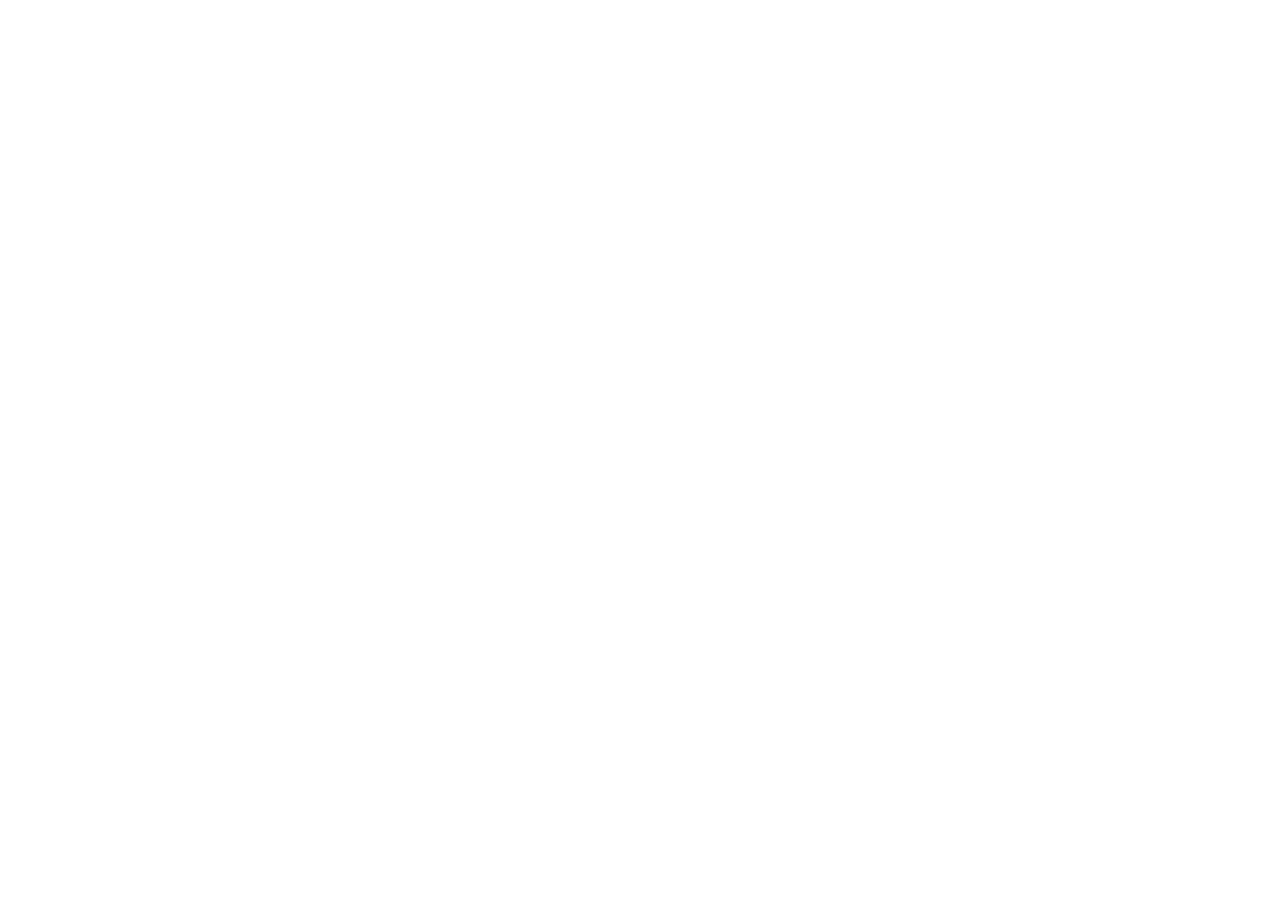
==== index.html @ 2a374780 "main" ====
<!DOCTYPE html>
<html lang="en">
  <head>
    <meta charset="UTF-8" />
    <meta name="viewport" content="width=device-width, initial-scale=1.0" />
    <title>Document</title>
    <link rel="stylesheet" href="./css/home.min.css" />
    <link rel="stylesheet" href="./css/style.min.css" />
  </head>
  <body>
    <div class="lds-spinner">
      <div></div>
      <div></div>
      <div></div>
      <div></div>
      <div></div>
      <div></div>
      <div></div>
      <div></div>
      <div></div>
      <div></div>
      <div></div>
      <div></div>
    </div>

    <header>
      <div class="container">
        <nav>
          <div class="nav-bl">
            <div class="nav-brand">
              <a href="./index.html">
                <img src="./img/logo.svg" alt="No img?" />
                <h1 class="logo-h1">Северяночка</h1>
              </a>
            </div>
            <div class="catalog-search">
              <div class="catalog" style="cursor: pointer">
                <img src="./img/menu.svg" alt="No img?" />
                <h3 class="catalog-menu">Каталог</h3>
              </div>
              <div class="search">
                <input
                  type="text"
                  placeholder="Найти товар "
                  class="search-pro"
                  style="outline: none"
                />
                <img src="./img/search.svg" alt="No img?" />
              </div>
            </div>
          </div>
          <div class="nav-end">
            <div class="categoriy">
              <a href="./pages/categoriy.html">
                <div class="img-act">
                  <img src="./img/like.svg" alt="No img" />
                  <a href="#">Избранное</a>
                </div>
              </a>
              <a href="./pages/tovar.html">
                <div class="img-act">
                  <img src="./img/rec.svg" alt="No img" />
                  <a href="#">Заказы</a>
                </div>
              </a>
              <a href="./pages/zakas.html">
                <div class="img-act">
                  <img src="./img/shopping-cart.svg" alt="No img" />
                  <a href="#">Корзина</a>
                </div>
              </a>
            </div>
            <div class="menej">
              <img src="./img/avatar.svg" alt="No img?" />
              <h1>Алексей</h1>
              <img src="./img/chevron-down.svg" alt="" class="arrow" />
            </div>
          </div>
        </nav>
      </div>
    </header>
    <div class="header-menu">
      <div class="header-link-about">
        <ul>
          <li>
            <a class="head-link" href="">Молоко, сыр, яйцо</a>
          </li>
          <li>
            <a class="head-link" href="">Хлеб</a>
          </li>
          <li>
            <a class="head-link" href="">Фрукты и овощи</a>
          </li>
          <li>
            <a class="head-link" href="">Замороженные продукты</a>
          </li>
        </ul>
        <ul>
          <li>
            <a class="head-link" href="">Напитки</a>
          </li>
          <li>
            <a class="head-link" href="">Кондитерские изделия</a>
          </li>
          <li>
            <a class="head-link" href="">Чай, кофе</a>
          </li>
        </ul>
        <ul>
          <li>
            <a class="head-link" href="">Бакалея</a>
          </li>
          <li>
            <a class="head-link" href="">Здоровое питание</a>
          </li>
          <li>
            <a class="head-link" href="">Зоотовары</a>
          </li>
        </ul>
        <ul>
          <li>
            <a class="head-link" href="">Непродовольственные товары</a>
          </li>
          <li>
            <a class="head-link" href="">Детское питание</a>
          </li>
          <li>
            <a class="head-link" href="">Мясо, птица, колбаса</a>
          </li>
        </ul>
      </div>
    </div>
    <a class="backtop" href="#"
      ><img src="../img/icon-hpme.svg" alt="No img?"
    /></a>
    <div class="header-bg">
      <div class="container">
        <div class="hed-img">
          <img src="./img/img.svg" alt="No img?" />
          <h1>Доставка бесплатно от 1000 ₽</h1>
        </div>
      </div>
    </div>
    <div class="container">
      <div class="action">
        <h1>Акции</h1>
        <a href="./pages/categoriy.html">Все акции ></a>
      </div>
    </div>
    <main>
      <div class="container">
        <div class="all-products cards"></div>
      </div>
    </main>
    <div class="container">
      <div class="action">
        <h1>Новинки</h1>
        <a href="./pages/categoriy.html">Все акции ></a>
      </div>
    </div>
    <!-- <section>
      <div class="container">
        <div class="discount-flex">
          <h2>Акции</h2>
          <div class="disc-link">
            <a href="./pages/categoriy.html">Все акции</a>
            <img src="./img/shape.svg" alt="No img?" />
          </div>
        </div>
        <div class="box-grid">
          <div class="box">
            <img src="./img/image.svg" alt="No img?" />
            <img src="./img/like.svg" alt="No img" class="like-hover" />
            <p class="percentage">-50%</p>
            <div class="price-discount">
              <div class="price-left">
                <h3>44,50₽</h3>
                <p>С картой</p>
              </div>
              <div class="price-right">
                <h3>50 ,50₽</h3>
                <p>Обычная</p>
              </div>
            </div>
            <h3>Г/Ц Блинчики с мясом вес, Россия</h3>
            <img src="./img/rating.svg" alt="No img?" class="rating" />
            <div class="link-pric">
              <a class="perc-link" href="#">В корзину</a>
            </div>
          </div>
          <div class="box">
            <img src="./img/water.svg" alt="No img?" />
            <img src="./img/like.svg" alt="No img" class="like-hover" />
            <p class="percentage">-50%</p>
            <div class="price-discount">
              <div class="price-left">
                <h3>44,50₽</h3>
                <p>С картой</p>
              </div>
              <div class="price-right">
                <h3>50 ,50₽</h3>
                <p>Обычная</p>
              </div>
            </div>
            <h3>Молоко ПРОСТОКВАШИНО паст. питьевое цельное отборное...</h3>
            <img src="./img/rating.svg" alt="No img?" class="rating" />
            <div class="link-pric">
              <a class="perc-link" href="#">В корзину</a>
            </div>
          </div>
          <div class="box">
            <img src="./img/book-one.svg" alt="No img?" />
            <img src="./img/like.svg" alt="No img" class="like-hover" />
            <p class="percentage">-50%</p>
            <div class="price-discount">
              <div class="price-left">
                <h3>44,50₽</h3>
                <p>С картой</p>
              </div>
              <div class="price-right">
                <h3>50 ,50₽</h3>
                <p>Обычная</p>
              </div>
            </div>
            <h3>Колбаса сырокопченая МЯСНАЯ ИСТОРИЯ Сальчичон и Тоскан...</h3>
            <img src="./img/rating.svg" alt="No img?" class="rating" />
            <div class="link-pric">
              <a class="perc-link" href="#">В корзину</a>
            </div>
          </div>
          <div class="box">
            <img src="./img/book-two.svg" alt="No img?" />
            <img src="./img/like.svg" alt="No img" class="like-hover" />
            <p class="percentage">-50%</p>
            <div class="price-discount">
              <div class="price-left">
                <h3>44,50₽</h3>
                <p>С картой</p>
              </div>
              <div class="price-right">
                <h3>50 ,50₽</h3>
                <p>Обычная</p>
              </div>
            </div>
            <h3>Сосиски вареные МЯСНАЯ ИСТОРИЯ Молочные и С сыро...</h3>
            <img src="./img/rating.svg" alt="No img?" class="rating" />
            <div class="link-pric">
              <a class="perc-link" href="#">В корзину</a>
            </div>
          </div>
        </div>
        <div class="discount-flex">
          <h2>Новинки</h2>
          <div class="disc-link">
            <a href="./pages/zakas.html">Все новинки</a>
            <img src="./img/shape.svg" alt="No img?" />
          </div>
        </div>
        <div class="box-grid">
          <div class="box">
            <img src="./img/kolbas.svg" alt="No img?" />
            <img src="./img/like.svg" alt="No img" class="like-hover" />

            <div class="price-discount">
              <div class="price-left">
                <h3>599,99₽</h3>
              </div>
            </div>
            <h3>Комбайн КЗС-1218 «ДЕСНА-ПОЛЕСЬЕ GS12»</h3>
            <img src="./img/rating.svg" alt="No img?" class="rating" />
            <div class="link-pric">
              <a class="perc-link" href="#">В корзину</a>
            </div>
          </div>
          <div class="box">
            <img src="./img/book-one.svg" alt="No img?" />
            <img src="./img/like.svg" alt="No img" class="like-hover" />
            <div class="price-discount">
              <div class="price-left">
                <h3>44,50₽</h3>
              </div>
            </div>
            <h3>Колбаса сырокопченая МЯСНАЯ ИСТОРИЯ Сальчичон и Тоскан...</h3>
            <img src="./img/rating.svg" alt="No img?" class="rating" />
            <div class="link-pric">
              <a class="perc-link" href="#">В корзину</a>
            </div>
          </div>
          <div class="box">
            <img src="./img/book-two.svg" alt="No img?" />
            <img src="./img/like.svg" alt="No img" class="like-hover" />
            <div class="price-discount">
              <div class="price-left">
                <h3>159.99₽</h3>
              </div>
            </div>
            <h3>Сосиски вареные МЯСНАЯ ИСТОРИЯ Молочные и С сыро...</h3>
            <img src="./img/rating.svg" alt="No img?" class="rating" />
            <div class="link-pric">
              <a class="perc-link" href="#">В корзину</a>
            </div>
          </div>
          <div class="box">
            <img src="./img/water.svg" alt="No img?" />
            <img src="./img/like.svg" alt="No img" class="like-hover" />

            <div class="price-discount">
              <div class="price-left">
                <h3>49,39₽</h3>
              </div>
            </div>
            <h3>Молоко ПРОСТОКВАШИНО паст. питьевое цельное отборное...</h3>
            <img src="./img/rating.svg" alt="No img?" class="rating" />
            <div class="link-pric">
              <a class="perc-link" href="#">В корзину</a>
            </div>
          </div>
        </div>
        <div class="discount-flex">
          <h2>Покупали раньше</h2>
          <div class="disc-link">
            <a href="./pages/tovar.html">Все покупки</a>
            <img src="./img/shape.svg" alt="No img?" />
          </div>
        </div>
        <div class="box-grid">
          <div class="box">
            <img src="./img/imgess.svg" alt="No img?" />
            <img src="./img/like.svg" alt="No img" class="like-hover" />

            <div class="price-discount">
              <div class="price-left">
                <h3>77,99₽</h3>
              </div>
            </div>
            <h3>Комбайн КЗС-1218 «ДЕСНА-ПОЛЕСЬЕ GS12»</h3>
            <img src="./img/rating.svg" alt="No img?" class="rating" />
            <div class="link-pric">
              <a class="perc-link" href="#">В корзину</a>
            </div>
          </div>
          <div class="box">
            <img src="./img/book-two.svg" alt="No img?" />
            <img src="./img/like.svg" alt="No img" class="like-hover" />
            <div class="price-discount">
              <div class="price-left">
                <h3>159.99₽</h3>
              </div>
            </div>
            <h3>Сосиски вареные МЯСНАЯ ИСТОРИЯ Молочные и С сыро...</h3>
            <img src="./img/rating.svg" alt="No img?" class="rating" />
            <div class="link-pric">
              <a class="perc-link" href="#">В корзину</a>
            </div>
          </div>
          <div class="box">
            <img src="./img/kolbas.svg" alt="No img?" />
            <img src="./img/like.svg" alt="No img" class="like-hover" />

            <div class="price-discount">
              <div class="price-left">
                <h3>599,99₽</h3>
              </div>
            </div>
            <h3>Комбайн КЗС-1218 «ДЕСНА-ПОЛЕСЬЕ GS12»</h3>
            <img src="./img/rating.svg" alt="No img?" class="rating" />
            <div class="link-pric">
              <a class="perc-link" href="#">В корзину</a>
            </div>
          </div>
          <div class="box">
            <img src="./img/water.svg" alt="No img?" />
            <img src="./img/like.svg" alt="No img" class="like-hover" />

            <div class="price-discount">
              <div class="price-left">
                <h3>49,39₽</h3>
              </div>
            </div>
            <h3>Молоко ПРОСТОКВАШИНО паст. питьевое цельное отборное...</h3>
            <img src="./img/rating.svg" alt="No img?" class="rating" />
            <div class="link-pric">
              <a class="perc-link" href="#">В корзину</a>
            </div>
          </div>
        </div>
      </div>
    </section> -->
    <aside>
      <div class="container">
        <h1>Специальные предложения</h1>
        <div class="aside-box-flex">
          <div class="box-one">
            <div class="box-in-flex">
              <div class="box-in-left">
                <h2>Оформите карту «Северяночка»</h2>
                <p>И получайте бонусы при покупке в магазинах и на сайте</p>
              </div>
              <img src="./img/kart.svg" alt="No img?" />
            </div>
          </div>
          <div class="box-two">
            <div class="box-in-flex">
              <div class="box-in-left">
                <h2>Покупайте акционные товары</h2>
                <p>И получайте вдвое больше бонусов</p>
              </div>
              <img src="./img/game.svg" alt="No img?" />
            </div>
          </div>
        </div>
        <h1>Наши магазины</h1>
        <div class="tabs">
          <a href="#">п.Щельяюр</a>
          <a href="#">д.Вертеп</a>
          <a href="#">с.Краснобор</a>
          <a href="#">д.Диюр</a>
        </div>
        <iframe
          src="https://www.google.com/maps/embed?pb=!1m18!1m12!1m3!1d99419.98976595575!2d65.70939650097361!3d38.85822555153276!2m3!1f0!2f0!3f0!3m2!1i1024!2i768!4f13.1!3m3!1m2!1s0x3f4ea63944a8e4c1%3A0x694369ac2037509d!2z0JrQsNGA0YjQuCwg0JrQsNGI0LrQsNC00LDRgNGM0Y8sINCj0LfQsdC10LrQuNGB0YLQsNC9!5e0!3m2!1sru!2s!4v1723040506775!5m2!1sru!2s"
          width="100%"
          height="400"
          style="border: 0"
          allowfullscreen=""
          loading="lazy"
          referrerpolicy="no-referrer-when-downgrade"
        ></iframe>
        <div class="discount-flex">
          <h2>Статьи</h2>
          <div class="disc-link">
            <a href="./pages/static.html">Все статьи</a>
            <img src="./img/shape.svg" alt="No img?" />
          </div>
        </div>
        <div class="nature-next-fruit">
          <div class="box-bg">
            <img src="./img/doctor.svg" alt="No img?" />
            <p>05.03.2021</p>
            <h2>
              Режим использования масок и перчаток на территории магазинов
            </h2>
            <h3>
              Подробная информация о режимах использования масок и перчаток на
              территории магазинов "ЛЕНТА". Информация обновляется каждый будний
              день.
            </h3>
            <button>Подробнее</button>
          </div>
          <div class="box-bg">
            <img src="./img/nature.svg" alt="No img?" />
            <p>05.03.2021</p>
            <h2>Весеннее настроение для каждой</h2>
            <h3>
              8 Марта – это не просто Международный женский день, это ещё день
              тюльпанов, приятных сюрпризов и праздничных тёплых пожеланий.
            </h3>
            <button>Подробнее</button>
          </div>
          <div class="box-bg">
            <img src="./img/fruit.svg" alt="No img?" />
            <p>22.02.2020</p>
            <h2>ЗОЖ или ФАСТФУД. А вы на чьей стороне? Голосуем!</h2>
            <h3>
              Голосуйте за любимые категории, выбирайте категорию-победителя в
              мобильном приложении и получайте кешбэк 10% баллами в апреле!
            </h3>
            <button>Подробнее</button>
          </div>
        </div>
      </div>
    </aside>
    <footer>
      <div class="container">
        <div class="footer-flex">
          <div class="logo-brand">
            <img src="./img/logo-brand.svg" alt="No img?" />

            <div class="footer-menu">
              <ul>
                <li>О компании</li>
                <li>Контакты</li>
                <li>Вакансии</li>
                <li>Статьи</li>
                <li>Политика обработки персональных данных</li>
              </ul>
            </div>
          </div>
          <div class="massge-flex">
            <div class="massage">
              <a href="https://www.instagram.com/y_kar1mov_0504/">
                <img src="./img/instagram.svg" alt="No img" />
              </a>
              <a href="https://t.me/IT_Frontend_00504">
                <img src="./img/vkontakte.svg" alt="No img" />
              </a>
              <a href="https://www.facebook.com/profile.php?id=100074777438025">
                <img src="./img/facebok.svg" alt="No img" />
              </a>
              <a href="#">
                <img src="./img/ok.svg" alt="No img" />
              </a>
            </div>
            <div class="number">
              <img src="./img/phone.svg" alt="" />
              <p>8 800 777 33 33</p>
            </div>
          </div>
        </div>
        <div class="footer-design">
          <p>Дизайн</p>
          <img src="./img/logo-zasovskiy-small-black.svg" alt="No img?" />
        </div>
      </div>
    </footer>
    <script src="./js/home.js"></script>
    <script src="./js/products.js"></script>
    <script src="./js/category.js"></script>
    <script src="./js/togille.js"></script>
    <script src="./js/loading.js"></script>
    <script src="./js/bactop.js"></script>
  </body>
</html>
---- css/home.min.css ----
body{display:none}header{position:sticky;top:0;z-index:1;background-color:#fff}.header-bg{background-image:url("../../img/section-bg.svg");background-repeat:no-repeat;background-size:cover;width:100%}.header-bg .hed-img{display:flex;align-items:center;justify-content:center;gap:40px}@media(max-width: 800px){.header-bg .hed-img{display:block}.header-bg .hed-img img{display:flex;margin:0 auto}}.header-bg .hed-img h1{font-family:"Rubik";font-size:48px;font-weight:700;line-height:72px;color:#000}@media(max-width: 1180px){.header-bg .hed-img h1{font-size:30px;line-height:40px}}@media(max-width: 1180px)and (max-width: 900px){.header-bg .hed-img h1{font-size:20px;line-height:30px}}@media(max-width: 1180px)and (max-width: 900px)and (max-width: 800px){.header-bg .hed-img h1{text-align:center;padding:15px}}section{background-color:#faf7eb}section .discount-flex{display:flex;align-items:center;justify-content:space-between;gap:0;padding:80px 0 40px 0}section .discount-flex h2{font-family:"Rubik";font-size:36px;font-weight:700;line-height:35px;color:#414141}@media(max-width: 500px){section .discount-flex h2{font-size:28px}}section .discount-flex .disc-link{display:flex;align-items:center;justify-content:space-between;gap:8px}section .discount-flex .disc-link a{font-family:"Rubik";font-size:16px;font-weight:400;line-height:24px;color:#606060;text-decoration:none}section .box-grid{display:flex;justify-content:center;gap:40px}@media(max-width: 1240px){section .box-grid{display:ruby}}section .box-grid .box{width:272px;height:350px;background-color:#fff;border-radius:4px;position:relative;cursor:pointer;transition:1s}@media(max-width: 1240px){section .box-grid .box{margin:20px 0}}section .box-grid .box .like-hover{background-color:rgba(243,242,241,.5);display:flex;padding:2px;position:absolute;top:8px;right:8px;display:none;border-radius:2px}section .box-grid .box .percentage{font-family:"Rubik";font-size:16px;font-weight:400;line-height:24px;color:#fff;background-color:#f63;width:56px;height:32px;padding:4px 8px;border-radius:4px;position:absolute;top:118px;left:8px}section .box-grid .box .price-discount{display:flex;align-items:center;justify-content:center;gap:126px}section .box-grid .box .price-discount .price-left h3{font-family:"Rubik";font-size:18px;font-weight:700;line-height:27px;color:#414141}section .box-grid .box .price-discount .price-left p{font-family:"Rubik";font-size:12px;font-weight:400;line-height:18px;color:#bfbfbf;padding-left:8px}section .box-grid .box .price-discount .price-right h3{font-family:"Rubik";font-size:16px;font-weight:400;line-height:24px;color:#606060}section .box-grid .box .price-discount .price-right p{font-family:"Rubik";font-size:12px;font-weight:400;line-height:18px;color:#bfbfbf}section .box-grid .box h3{font-family:"Rubik";font-size:16px;font-weight:400;line-height:24px;color:#414141;padding-left:8px;padding-top:8px}section .box-grid .box .rating{display:flex;padding:8px 0 0 8px}section .box-grid .box .link-pric{display:flex;align-items:center;justify-content:center;gap:0;width:256px;height:40px;border:#70c05b solid 1px;margin-left:8px;margin-top:8px;border-radius:4px}section .box-grid .box .link-pric .perc-link{font-family:"Rubik";font-size:16px;font-weight:400;line-height:27px;color:#70c05b;text-decoration:none}section .box-grid .box .link-pric:hover{background-color:#f63;border:none;transition:1s}section .box-grid .box .link-pric:hover .perc-link{color:#fff}section .box-grid .box:hover .like-hover{display:block;transition:1s}section .box-grid .box:hover{transform:scale(1.05)}section .new-price{font-family:"Rubik";font-size:18px;font-weight:700;line-height:27px;color:#414141}aside{background-color:#faf7eb}aside h1{font-family:"Rubik";font-size:36px;font-weight:700;line-height:54px;color:#414141;padding:120px 0 40px 0}aside .aside-box-flex{display:flex;justify-content:space-between}@media(max-width: 1190px){aside .aside-box-flex{display:flex;flex-direction:column}}aside .aside-box-flex .box-one{max-width:584px;height:200px;background-color:#fcd5ba;border-radius:4px;transition:1s}@media(max-width: 540px){aside .aside-box-flex .box-one{height:320px}}aside .aside-box-flex .box-one .box-in-flex{display:flex;align-items:center;justify-content:center;gap:0}@media(max-width: 540px){aside .aside-box-flex .box-one .box-in-flex{display:block}}aside .aside-box-flex .box-one .box-in-flex .box-in-left{padding-left:15px}aside .aside-box-flex .box-one .box-in-flex .box-in-left h2{font-family:"Rubik";font-size:24px;font-weight:700;line-height:36 px;color:#414141}aside .aside-box-flex .box-one .box-in-flex .box-in-left p{font-family:"Rubik";font-size:16px;font-weight:400;line-height:24px;color:#414141;padding-top:6px}@media(max-width: 390px){aside .aside-box-flex .box-one .box-in-flex img{width:100%}}aside .aside-box-flex .box-one:hover{box-shadow:10px 25px 40px 1px rgba(202,147,96,.5);cursor:pointer;transition:1s}aside .aside-box-flex .box-two{max-width:584px;height:200px;background-color:#e5ffde;border-radius:4px;transition:1s}@media(max-width: 1190px){aside .aside-box-flex .box-two{margin-top:20px}}@media(max-width: 1190px)and (max-width: 540px){aside .aside-box-flex .box-two{height:320px}}aside .aside-box-flex .box-two .box-in-flex{display:flex;align-items:center;justify-content:center;gap:0}@media(max-width: 540px){aside .aside-box-flex .box-two .box-in-flex{display:block}}aside .aside-box-flex .box-two .box-in-flex .box-in-left{padding-left:15px}aside .aside-box-flex .box-two .box-in-flex .box-in-left h2{max-width:258px;font-family:"Rubik";font-size:24px;font-weight:700;line-height:36 px;color:#414141}@media(max-width: 540px){aside .aside-box-flex .box-two .box-in-flex .box-in-left h2{text-align:center}}aside .aside-box-flex .box-two .box-in-flex .box-in-left p{max-width:258px;font-family:"Rubik";font-size:16px;font-weight:400;line-height:24px;color:#414141;padding-top:6px}@media(max-width: 540px){aside .aside-box-flex .box-two .box-in-flex .box-in-left p{text-align:center}}aside .aside-box-flex .box-two .box-in-flex img{padding:8px 41px 0 51px}@media(max-width: 610px){aside .aside-box-flex .box-two .box-in-flex img img{width:100%}}aside .aside-box-flex .box-two:hover{box-shadow:10px 25px 40px 1px rgba(202,147,96,.5);cursor:pointer;transition:1s}aside .tabs{display:flex;gap:24px;padding-bottom:24px}@media(max-width: 400px){aside .tabs{gap:10px}}@media(max-width: 400px)and (max-width: 390px){aside .tabs{display:block}}aside .tabs a{text-decoration:none;font-family:"Rubik";font-size:12px;font-weight:400;line-height:18px;color:#606060;background-color:#f3f2f1;display:flex;padding:8px;border-radius:4px;width:97px;margin-top:10px}aside .tabs a:hover{background-color:#70c05b;color:#fff;transition:1s}aside .discount-flex{display:flex;align-items:center;justify-content:space-between;gap:0;padding:80px 0 40px 0}aside .discount-flex h2{font-family:"Rubik";font-size:36px;font-weight:700;line-height:35px;color:#414141}@media(max-width: 500px){aside .discount-flex h2{font-size:28px}}aside .discount-flex .disc-link{display:flex;align-items:center;justify-content:space-between;gap:8px}aside .discount-flex .disc-link a{font-family:"Rubik";font-size:16px;font-weight:400;line-height:24px;color:#606060;text-decoration:none}aside .nature-next-fruit{display:flex;align-items:center;justify-content:space-between;gap:0}@media(max-width: 1180px){aside .nature-next-fruit{display:ruby}}aside .nature-next-fruit .box-bg{background-color:#fff;max-width:376px;height:450px;border-radius:4px;transition:2s;margin:10px 0 80px 0}@media(max-width: 500px){aside .nature-next-fruit .box-bg{max-width:300px;height:430px}}aside .nature-next-fruit .box-bg img{border-radius:4px 4px 0 0;width:100%}aside .nature-next-fruit .box-bg p{font-family:"Rubik";font-size:12px;font-weight:400;line-height:12px;color:#8f8f8f;padding:10px 10px}aside .nature-next-fruit .box-bg h2{font-family:"Rubik";font-size:18px;font-weight:700;line-height:27px;color:#414141;max-width:356px;margin-left:10px}aside .nature-next-fruit .box-bg h3{font-family:"Rubik";font-size:16px;font-weight:400;line-height:24px;color:#414141;max-width:356px;margin-left:10px;padding:10px 0}@media(max-width: 500px){aside .nature-next-fruit .box-bg h3{font-size:14px}}aside .nature-next-fruit .box-bg button{font-family:"Rubik";font-size:16px;font-weight:400;line-height:24px;color:#70c05b;background-color:#e5ffde;border:none;display:flex;padding:8px 16px;margin-left:10px;border-radius:4px}aside .nature-next-fruit .box-bg button:hover{background-color:#70c05b;color:#fff;cursor:pointer;transition:1s}aside .nature-next-fruit .box-bg:hover{box-shadow:5px 15px 20px 2px #414141;transform:rotate(6deg);transition:2s;cursor:pointer}@media(max-width: 500px){aside .nature-next-fruit .box-bg:hover{transform:rotate(2deg)}}.action{display:flex;justify-content:space-between;align-items:center;padding:80px 0 40px 0}a{text-decoration:none;color:#2d2d2d}a:hover{color:#f63}.backtop{position:relative;position:fixed;left:1400px;top:600px;padding:20px 20px;background-color:green;border-radius:12px}.header-menu{display:none}.hidden{display:block}.header-menu{background:#fff}.header-menu .header-link-about{display:flex;justify-content:space-evenly}li{list-style:none}.head-link{display:flex;text-decoration:none;font-family:"Rubik";font-size:16px;font-weight:700;line-height:24px;color:#000;padding:12px 0}main .container .cards{display:grid;grid-template-columns:repeat(4, 9fr)}main .container .cards .card{width:279px;height:349px;background-color:#fff;border-radius:4px;margin-top:20px}main .container .cards .card img{width:100%;border-radius:4px 4px 0 0}main .container .cards .card .card--footer__btn{font-family:"Rubik";font-size:16px;font-weight:400;line-height:24px;color:#70c05b;background-color:#fff;border:1px solid #70c05b;width:256px;height:40px;border-radius:4px;display:flexma;transition:1s;margin:10px 0 0 10px}main .container .cards .card h2{display:-webkit-box;padding:2px 10px;-webkit-box-orient:vertical;-webkit-line-clamp:1;overflow:hidden}main .container .cards .card .card--footer__btn:hover{background:#f63;color:#fff;cursor:pointer}.card--footer__desc{display:-webkit-box;padding:0 10px;-webkit-box-orient:vertical;-webkit-line-clamp:2;overflow:hidden}.card--footer__price{padding:4px 10px;font-size:18px;font-weight:500}
---- css/style.min.css ----
@import"https://fonts.googleapis.com/css2?family=Roboto:ital,wght@0,100;0,300;0,400;0,500;0,700;0,900;1,100;1,300;1,400;1,500;1,700;1,900&family=Rubik:ital,wght@0,300..900;1,300..900&display=swap";*{margin:0;padding:0}*,*::before,*::after{box-sizing:border-box;font-family:"Rubik",sans-serif}.container{max-width:1248px;margin-left:auto;margin-right:auto;padding-left:20px;padding-right:20px}header nav{display:flex;align-items:center;justify-content:center;gap:40px;padding:16px 0}@media(max-width: 1190px){header nav{gap:5px}}@media(max-width: 1190px)and (max-width: 760px){header nav{display:block}}header nav .nav-bl{display:flex;align-items:center;justify-content:center;gap:40px}header nav .nav-bl .nav-brand a{display:flex;align-items:center;justify-content:center;gap:10px;text-decoration:none}header nav .nav-bl .nav-brand a h1{font-family:"Rubik";font-size:16px;font-weight:700;line-height:28px;color:#000;text-transform:uppercase}@media(max-width: 480px){header nav .nav-bl .nav-brand a h1{display:none}}@media(max-width: 800px){header nav .nav-bl{gap:20px}}header nav .nav-bl .catalog-search{display:flex;align-items:center;justify-content:space-between;gap:15px}header nav .nav-bl .catalog-search .catalog{display:flex;align-items:center;justify-content:space-between;gap:15px;background-color:#70c05b;border-radius:4px;padding:8px}@media(max-width: 520px){header nav .nav-bl .catalog-search .catalog{display:none}}header nav .nav-bl .catalog-search .catalog h3{font-family:"Rubik";font-size:16px;font-weight:400;line-height:24px;color:#fff;right:30px}@media(max-width: 1190px){header nav .nav-bl .catalog-search .catalog h3{display:none}}header nav .nav-bl .catalog-search .search{display:flex;align-items:center;justify-content:space-between;gap:0;width:374px;height:40px;border-radius:4px;border:#70c05b solid 2px}@media(max-width: 1190px){header nav .nav-bl .catalog-search .search{width:230px}}header nav .nav-bl .catalog-search .search input{border:none;display:flex;border-radius:4px;padding:10px 170px 10px 8px}@media(max-width: 1190px){header nav .nav-bl .catalog-search .search input{padding:10px 30px 10px 8px}}header nav .nav-end{display:flex;align-items:center;justify-content:center;gap:40px}@media(max-width: 800px){header nav .nav-end{gap:20px}}@media(max-width: 800px)and (max-width: 800px){header nav .nav-end{padding-top:20px}}@media(max-width: 800px)and (max-width: 800px)and (max-width: 360px){header nav .nav-end{display:none}}header nav .nav-end .categoriy{display:flex;align-items:center;justify-content:space-between;gap:12px}header nav .nav-end .categoriy .img-act img{display:flex;margin:0 auto}header nav .nav-end .categoriy .img-act a{font-family:"Rubik";font-size:12px;font-weight:400;line-height:18px;color:#414141;text-decoration:none;padding-top:8px}header nav .nav-end .menej{display:flex;align-items:center;justify-content:space-between;gap:24px}header nav .nav-end .menej h1{font-family:"Rubik";font-size:16px;font-weight:400;line-height:24px;color:#232323}@media(max-width: 930px){header nav .nav-end .menej h1{display:none}}@media(max-width: 930px){header nav .nav-end .menej .arrow{display:none}}footer{background-image:url("../../img/bg.svg");background-color:#faf5e3}footer .footer-flex{display:flex;align-items:center;justify-content:space-between;gap:0}@media(max-width: 1110px){footer .footer-flex{display:block}}footer .footer-flex .logo-brand{display:flex;align-items:center;justify-content:center;gap:40px;padding:24px 0 58px 0}@media(max-width: 790px){footer .footer-flex .logo-brand{display:block}}footer .footer-flex .logo-brand .footer-menu ul{display:flex;align-items:center;justify-content:center;gap:40px}@media(max-width: 790px){footer .footer-flex .logo-brand .footer-menu ul{gap:20px}}@media(max-width: 580px){footer .footer-flex .logo-brand .footer-menu ul{display:ruby}}footer .footer-flex .logo-brand .footer-menu ul li{font-family:"Rubik";font-size:12px;font-weight:400;line-height:18px;color:#000;list-style-type:none}footer .footer-flex .massge-flex{display:flex;align-items:center;justify-content:center;gap:24px}footer .footer-flex .massge-flex .massage{display:flex;gap:16px}footer .footer-flex .massge-flex .number{display:flex;align-items:center;justify-content:space-between;gap:8px}footer .footer-design{display:flex;align-items:center;justify-content:end;gap:16px;padding-bottom:20px}footer .footer-design p{font-family:"Rubik";font-size:12px;font-weight:400;line-height:16px;color:#000}.lds-spinner,.lds-spinner div,.lds-spinner div:after{box-sizing:border-box}.lds-spinner{color:currentColor;display:inline-block;position:fixed;top:50%;left:50%;transform:translate(-50%, -50%);width:100px;height:100px;opacity:1;z-index:100;transition:opacity 1s}.lds-spinner div{transform-origin:40px 40px;animation:lds-spinner 1.2s linear infinite}.lds-spinner div:after{content:" ";display:block;position:absolute;top:3.2px;left:36.8px;width:6.4px;height:17.6px;border-radius:20%;background:currentColor}.lds-spinner div:nth-child(1){transform:rotate(0deg);animation-delay:-1.1s}.lds-spinner div:nth-child(2){transform:rotate(30deg);animation-delay:-1s}.lds-spinner div:nth-child(3){transform:rotate(60deg);animation-delay:-0.9s}.lds-spinner div:nth-child(4){transform:rotate(90deg);animation-delay:-0.8s}.lds-spinner div:nth-child(5){transform:rotate(120deg);animation-delay:-0.7s}.lds-spinner div:nth-child(6){transform:rotate(150deg);animation-delay:-0.6s}.lds-spinner div:nth-child(7){transform:rotate(180deg);animation-delay:-0.5s}.lds-spinner div:nth-child(8){transform:rotate(210deg);animation-delay:-0.4s}.lds-spinner div:nth-child(9){transform:rotate(240deg);animation-delay:-0.3s}.lds-spinner div:nth-child(10){transform:rotate(270deg);animation-delay:-0.2s}.lds-spinner div:nth-child(11){transform:rotate(300deg);animation-delay:-0.1s}.lds-spinner div:nth-child(12){transform:rotate(330deg);animation-delay:0s}@keyframes lds-spinner{0%{opacity:1}100%{opacity:0}}.loading-none{opacity:0;display:none;transition:opacity 1s}
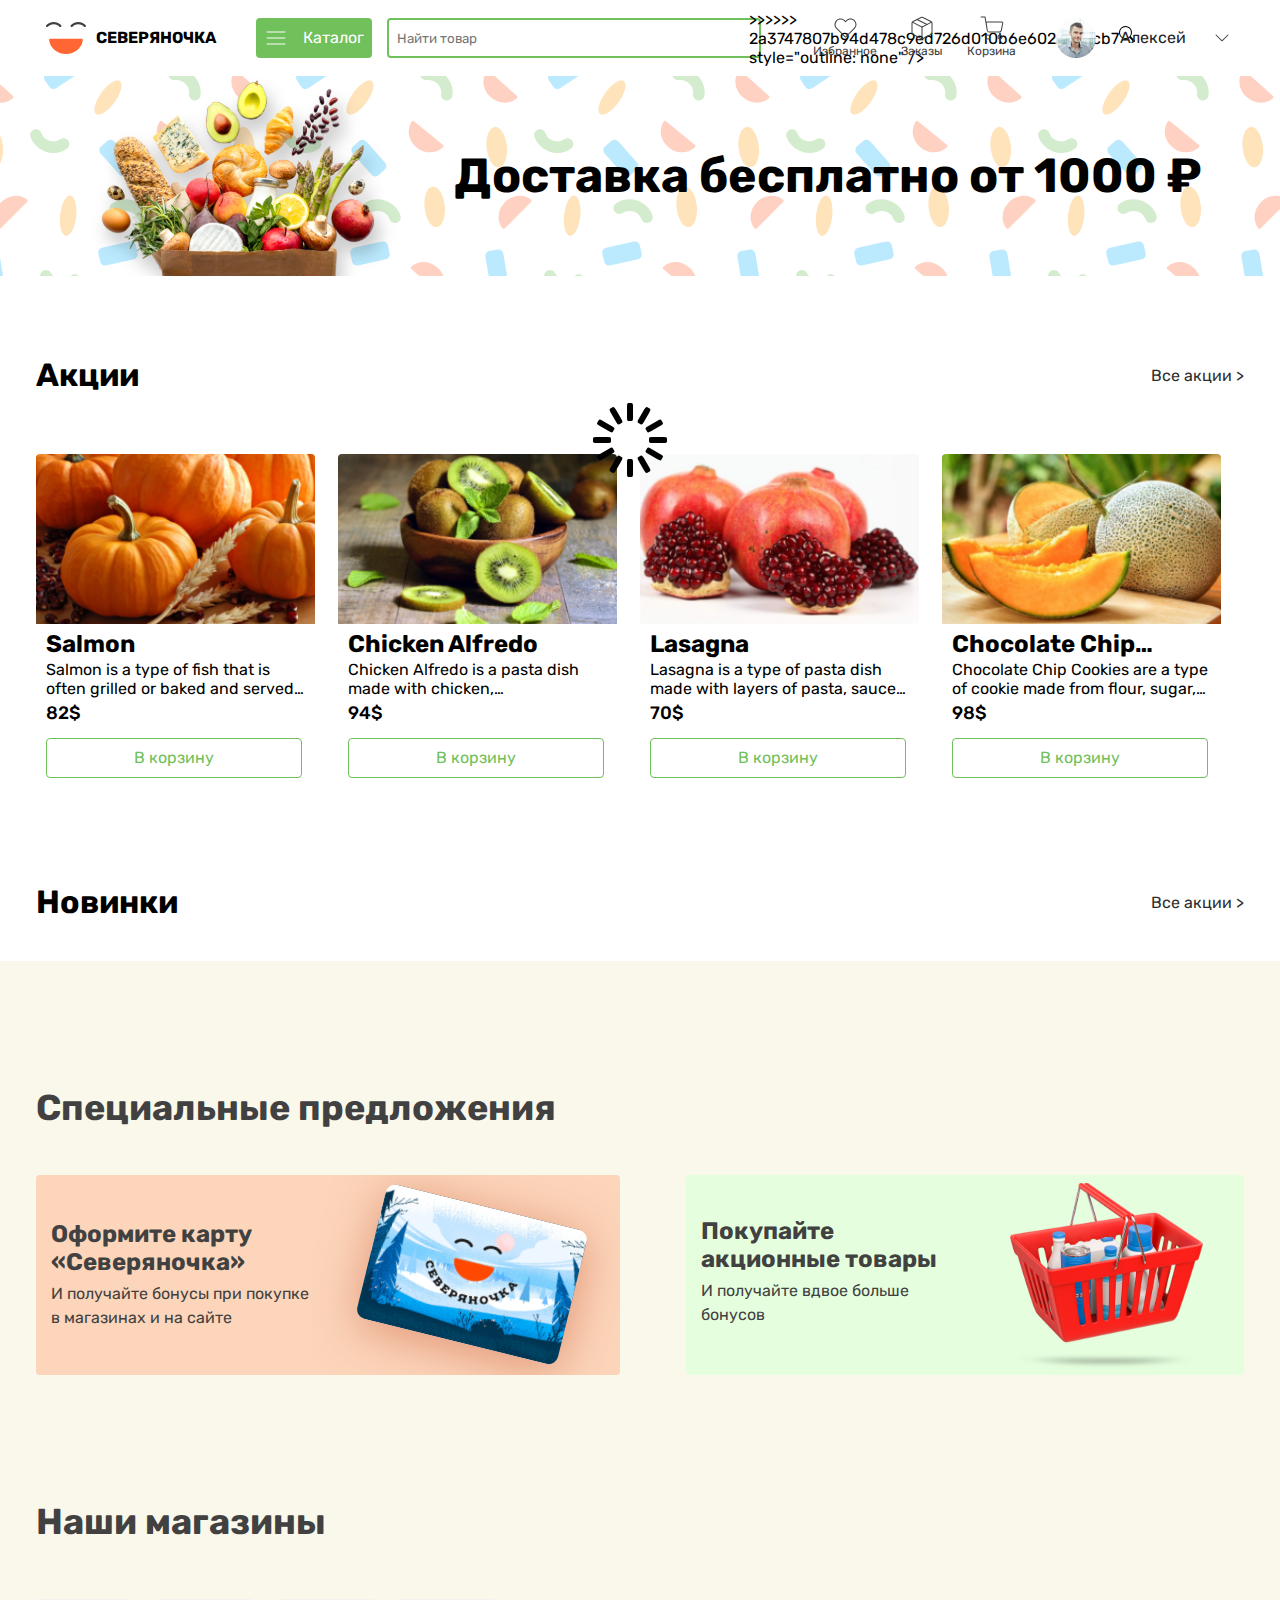
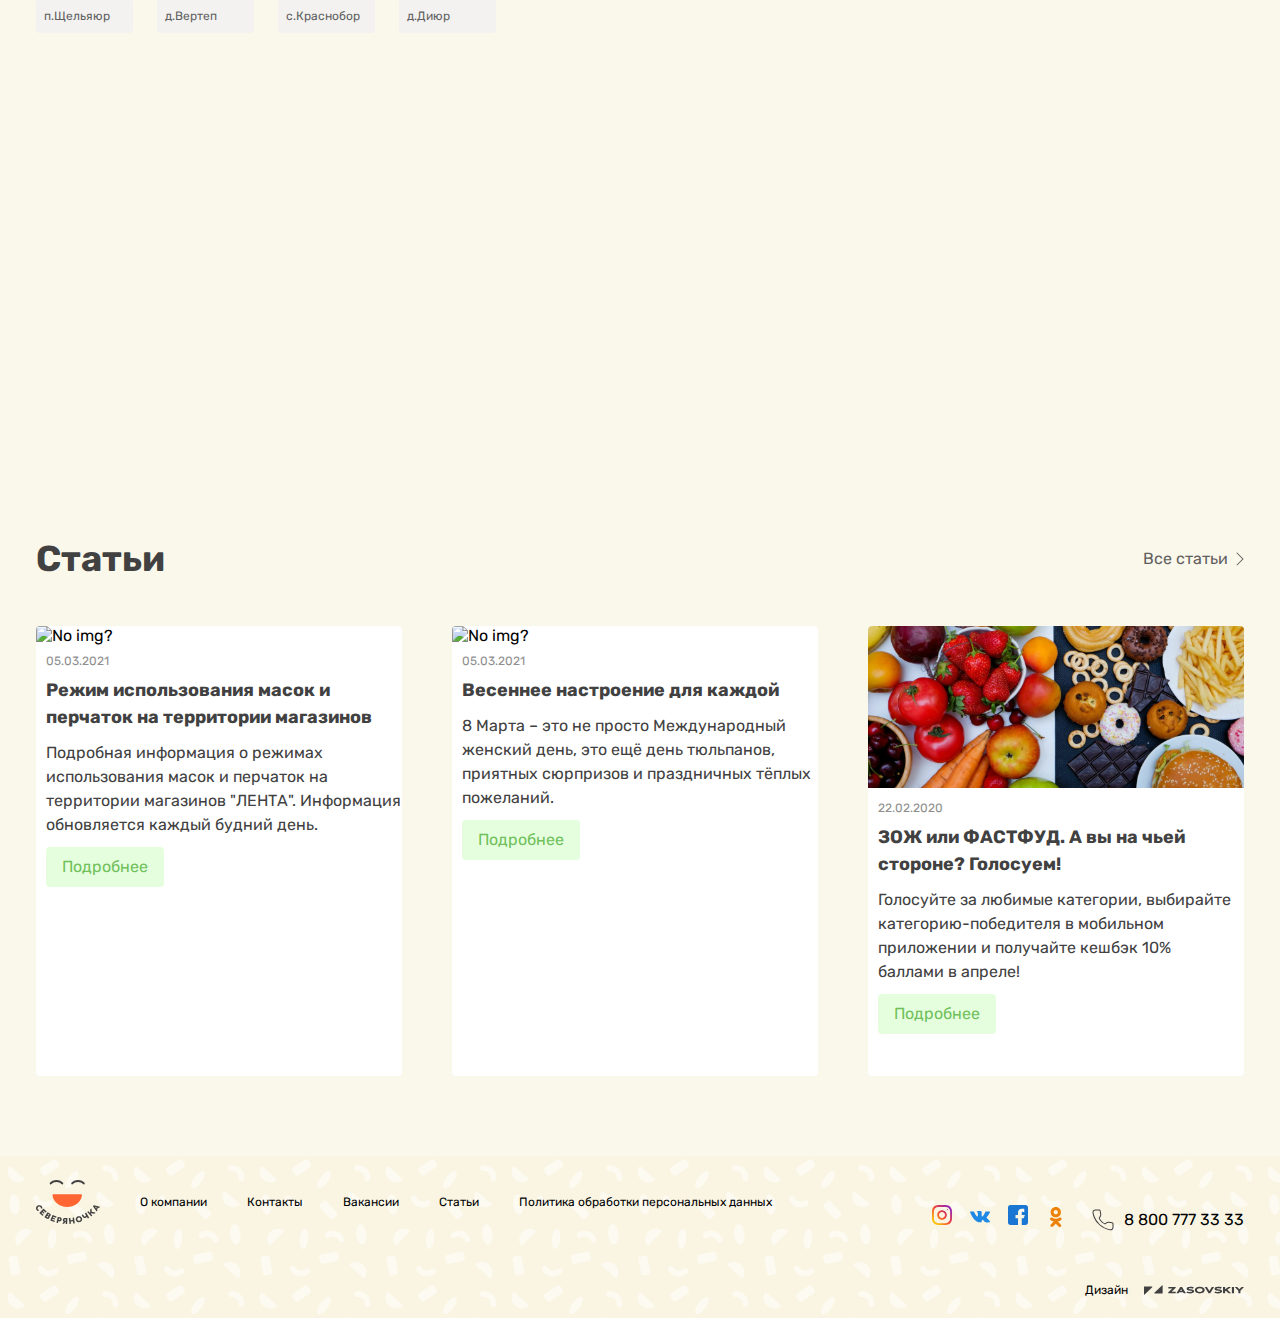
==== commit c95e305c: "Resolve merge conflicts" ====
--- a/index.html
+++ b/index.html
@@ -42,7 +42,10 @@
                 <input
                   type="text"
                   placeholder="Найти товар "
+<<<<<<< HEAD
+=======
                   class="search-pro"
+>>>>>>> 2a3747807b94d478c9ed726d010b6e60222e9cb7
                   style="outline: none"
                 />
                 <img src="./img/search.svg" alt="No img?" />
--- a/css/home.min.css
+++ b/css/home.min.css
@@ -1 +1,5 @@
-body{display:none}header{position:sticky;top:0;z-index:1;background-color:#fff}.header-bg{background-image:url("../../img/section-bg.svg");background-repeat:no-repeat;background-size:cover;width:100%}.header-bg .hed-img{display:flex;align-items:center;justify-content:center;gap:40px}@media(max-width: 800px){.header-bg .hed-img{display:block}.header-bg .hed-img img{display:flex;margin:0 auto}}.header-bg .hed-img h1{font-family:"Rubik";font-size:48px;font-weight:700;line-height:72px;color:#000}@media(max-width: 1180px){.header-bg .hed-img h1{font-size:30px;line-height:40px}}@media(max-width: 1180px)and (max-width: 900px){.header-bg .hed-img h1{font-size:20px;line-height:30px}}@media(max-width: 1180px)and (max-width: 900px)and (max-width: 800px){.header-bg .hed-img h1{text-align:center;padding:15px}}section{background-color:#faf7eb}section .discount-flex{display:flex;align-items:center;justify-content:space-between;gap:0;padding:80px 0 40px 0}section .discount-flex h2{font-family:"Rubik";font-size:36px;font-weight:700;line-height:35px;color:#414141}@media(max-width: 500px){section .discount-flex h2{font-size:28px}}section .discount-flex .disc-link{display:flex;align-items:center;justify-content:space-between;gap:8px}section .discount-flex .disc-link a{font-family:"Rubik";font-size:16px;font-weight:400;line-height:24px;color:#606060;text-decoration:none}section .box-grid{display:flex;justify-content:center;gap:40px}@media(max-width: 1240px){section .box-grid{display:ruby}}section .box-grid .box{width:272px;height:350px;background-color:#fff;border-radius:4px;position:relative;cursor:pointer;transition:1s}@media(max-width: 1240px){section .box-grid .box{margin:20px 0}}section .box-grid .box .like-hover{background-color:rgba(243,242,241,.5);display:flex;padding:2px;position:absolute;top:8px;right:8px;display:none;border-radius:2px}section .box-grid .box .percentage{font-family:"Rubik";font-size:16px;font-weight:400;line-height:24px;color:#fff;background-color:#f63;width:56px;height:32px;padding:4px 8px;border-radius:4px;position:absolute;top:118px;left:8px}section .box-grid .box .price-discount{display:flex;align-items:center;justify-content:center;gap:126px}section .box-grid .box .price-discount .price-left h3{font-family:"Rubik";font-size:18px;font-weight:700;line-height:27px;color:#414141}section .box-grid .box .price-discount .price-left p{font-family:"Rubik";font-size:12px;font-weight:400;line-height:18px;color:#bfbfbf;padding-left:8px}section .box-grid .box .price-discount .price-right h3{font-family:"Rubik";font-size:16px;font-weight:400;line-height:24px;color:#606060}section .box-grid .box .price-discount .price-right p{font-family:"Rubik";font-size:12px;font-weight:400;line-height:18px;color:#bfbfbf}section .box-grid .box h3{font-family:"Rubik";font-size:16px;font-weight:400;line-height:24px;color:#414141;padding-left:8px;padding-top:8px}section .box-grid .box .rating{display:flex;padding:8px 0 0 8px}section .box-grid .box .link-pric{display:flex;align-items:center;justify-content:center;gap:0;width:256px;height:40px;border:#70c05b solid 1px;margin-left:8px;margin-top:8px;border-radius:4px}section .box-grid .box .link-pric .perc-link{font-family:"Rubik";font-size:16px;font-weight:400;line-height:27px;color:#70c05b;text-decoration:none}section .box-grid .box .link-pric:hover{background-color:#f63;border:none;transition:1s}section .box-grid .box .link-pric:hover .perc-link{color:#fff}section .box-grid .box:hover .like-hover{display:block;transition:1s}section .box-grid .box:hover{transform:scale(1.05)}section .new-price{font-family:"Rubik";font-size:18px;font-weight:700;line-height:27px;color:#414141}aside{background-color:#faf7eb}aside h1{font-family:"Rubik";font-size:36px;font-weight:700;line-height:54px;color:#414141;padding:120px 0 40px 0}aside .aside-box-flex{display:flex;justify-content:space-between}@media(max-width: 1190px){aside .aside-box-flex{display:flex;flex-direction:column}}aside .aside-box-flex .box-one{max-width:584px;height:200px;background-color:#fcd5ba;border-radius:4px;transition:1s}@media(max-width: 540px){aside .aside-box-flex .box-one{height:320px}}aside .aside-box-flex .box-one .box-in-flex{display:flex;align-items:center;justify-content:center;gap:0}@media(max-width: 540px){aside .aside-box-flex .box-one .box-in-flex{display:block}}aside .aside-box-flex .box-one .box-in-flex .box-in-left{padding-left:15px}aside .aside-box-flex .box-one .box-in-flex .box-in-left h2{font-family:"Rubik";font-size:24px;font-weight:700;line-height:36 px;color:#414141}aside .aside-box-flex .box-one .box-in-flex .box-in-left p{font-family:"Rubik";font-size:16px;font-weight:400;line-height:24px;color:#414141;padding-top:6px}@media(max-width: 390px){aside .aside-box-flex .box-one .box-in-flex img{width:100%}}aside .aside-box-flex .box-one:hover{box-shadow:10px 25px 40px 1px rgba(202,147,96,.5);cursor:pointer;transition:1s}aside .aside-box-flex .box-two{max-width:584px;height:200px;background-color:#e5ffde;border-radius:4px;transition:1s}@media(max-width: 1190px){aside .aside-box-flex .box-two{margin-top:20px}}@media(max-width: 1190px)and (max-width: 540px){aside .aside-box-flex .box-two{height:320px}}aside .aside-box-flex .box-two .box-in-flex{display:flex;align-items:center;justify-content:center;gap:0}@media(max-width: 540px){aside .aside-box-flex .box-two .box-in-flex{display:block}}aside .aside-box-flex .box-two .box-in-flex .box-in-left{padding-left:15px}aside .aside-box-flex .box-two .box-in-flex .box-in-left h2{max-width:258px;font-family:"Rubik";font-size:24px;font-weight:700;line-height:36 px;color:#414141}@media(max-width: 540px){aside .aside-box-flex .box-two .box-in-flex .box-in-left h2{text-align:center}}aside .aside-box-flex .box-two .box-in-flex .box-in-left p{max-width:258px;font-family:"Rubik";font-size:16px;font-weight:400;line-height:24px;color:#414141;padding-top:6px}@media(max-width: 540px){aside .aside-box-flex .box-two .box-in-flex .box-in-left p{text-align:center}}aside .aside-box-flex .box-two .box-in-flex img{padding:8px 41px 0 51px}@media(max-width: 610px){aside .aside-box-flex .box-two .box-in-flex img img{width:100%}}aside .aside-box-flex .box-two:hover{box-shadow:10px 25px 40px 1px rgba(202,147,96,.5);cursor:pointer;transition:1s}aside .tabs{display:flex;gap:24px;padding-bottom:24px}@media(max-width: 400px){aside .tabs{gap:10px}}@media(max-width: 400px)and (max-width: 390px){aside .tabs{display:block}}aside .tabs a{text-decoration:none;font-family:"Rubik";font-size:12px;font-weight:400;line-height:18px;color:#606060;background-color:#f3f2f1;display:flex;padding:8px;border-radius:4px;width:97px;margin-top:10px}aside .tabs a:hover{background-color:#70c05b;color:#fff;transition:1s}aside .discount-flex{display:flex;align-items:center;justify-content:space-between;gap:0;padding:80px 0 40px 0}aside .discount-flex h2{font-family:"Rubik";font-size:36px;font-weight:700;line-height:35px;color:#414141}@media(max-width: 500px){aside .discount-flex h2{font-size:28px}}aside .discount-flex .disc-link{display:flex;align-items:center;justify-content:space-between;gap:8px}aside .discount-flex .disc-link a{font-family:"Rubik";font-size:16px;font-weight:400;line-height:24px;color:#606060;text-decoration:none}aside .nature-next-fruit{display:flex;align-items:center;justify-content:space-between;gap:0}@media(max-width: 1180px){aside .nature-next-fruit{display:ruby}}aside .nature-next-fruit .box-bg{background-color:#fff;max-width:376px;height:450px;border-radius:4px;transition:2s;margin:10px 0 80px 0}@media(max-width: 500px){aside .nature-next-fruit .box-bg{max-width:300px;height:430px}}aside .nature-next-fruit .box-bg img{border-radius:4px 4px 0 0;width:100%}aside .nature-next-fruit .box-bg p{font-family:"Rubik";font-size:12px;font-weight:400;line-height:12px;color:#8f8f8f;padding:10px 10px}aside .nature-next-fruit .box-bg h2{font-family:"Rubik";font-size:18px;font-weight:700;line-height:27px;color:#414141;max-width:356px;margin-left:10px}aside .nature-next-fruit .box-bg h3{font-family:"Rubik";font-size:16px;font-weight:400;line-height:24px;color:#414141;max-width:356px;margin-left:10px;padding:10px 0}@media(max-width: 500px){aside .nature-next-fruit .box-bg h3{font-size:14px}}aside .nature-next-fruit .box-bg button{font-family:"Rubik";font-size:16px;font-weight:400;line-height:24px;color:#70c05b;background-color:#e5ffde;border:none;display:flex;padding:8px 16px;margin-left:10px;border-radius:4px}aside .nature-next-fruit .box-bg button:hover{background-color:#70c05b;color:#fff;cursor:pointer;transition:1s}aside .nature-next-fruit .box-bg:hover{box-shadow:5px 15px 20px 2px #414141;transform:rotate(6deg);transition:2s;cursor:pointer}@media(max-width: 500px){aside .nature-next-fruit .box-bg:hover{transform:rotate(2deg)}}.action{display:flex;justify-content:space-between;align-items:center;padding:80px 0 40px 0}a{text-decoration:none;color:#2d2d2d}a:hover{color:#f63}.backtop{position:relative;position:fixed;left:1400px;top:600px;padding:20px 20px;background-color:green;border-radius:12px}.header-menu{display:none}.hidden{display:block}.header-menu{background:#fff}.header-menu .header-link-about{display:flex;justify-content:space-evenly}li{list-style:none}.head-link{display:flex;text-decoration:none;font-family:"Rubik";font-size:16px;font-weight:700;line-height:24px;color:#000;padding:12px 0}main .container .cards{display:grid;grid-template-columns:repeat(4, 9fr)}main .container .cards .card{width:279px;height:349px;background-color:#fff;border-radius:4px;margin-top:20px}main .container .cards .card img{width:100%;border-radius:4px 4px 0 0}main .container .cards .card .card--footer__btn{font-family:"Rubik";font-size:16px;font-weight:400;line-height:24px;color:#70c05b;background-color:#fff;border:1px solid #70c05b;width:256px;height:40px;border-radius:4px;display:flexma;transition:1s;margin:10px 0 0 10px}main .container .cards .card h2{display:-webkit-box;padding:2px 10px;-webkit-box-orient:vertical;-webkit-line-clamp:1;overflow:hidden}main .container .cards .card .card--footer__btn:hover{background:#f63;color:#fff;cursor:pointer}.card--footer__desc{display:-webkit-box;padding:0 10px;-webkit-box-orient:vertical;-webkit-line-clamp:2;overflow:hidden}.card--footer__price{padding:4px 10px;font-size:18px;font-weight:500}+<<<<<<< HEAD
+body{display:none}header{position:sticky;top:0;background-color:#fff;z-index:1}.header-bg{background-image:url("../../img/section-bg.svg");background-repeat:no-repeat;background-size:cover;width:100%}.header-bg .hed-img{display:flex;align-items:center;justify-content:center;gap:40px}@media(max-width: 800px){.header-bg .hed-img{display:block}.header-bg .hed-img img{display:flex;margin:0 auto}}.header-bg .hed-img h1{font-family:"Rubik";font-size:48px;font-weight:700;line-height:72px;color:#000}@media(max-width: 1180px){.header-bg .hed-img h1{font-size:30px;line-height:40px}}@media(max-width: 1180px)and (max-width: 900px){.header-bg .hed-img h1{font-size:20px;line-height:30px}}@media(max-width: 1180px)and (max-width: 900px)and (max-width: 800px){.header-bg .hed-img h1{text-align:center;padding:15px}}section{background-color:#faf7eb}section .discount-flex{display:flex;align-items:center;justify-content:space-between;gap:0;padding:80px 0 40px 0}section .discount-flex h2{font-family:"Rubik";font-size:36px;font-weight:700;line-height:35px;color:#414141}@media(max-width: 500px){section .discount-flex h2{font-size:28px}}section .discount-flex .disc-link{display:flex;align-items:center;justify-content:space-between;gap:8px}section .discount-flex .disc-link a{font-family:"Rubik";font-size:16px;font-weight:400;line-height:24px;color:#606060;text-decoration:none}section .box-grid{display:flex;justify-content:center;gap:40px}@media(max-width: 1240px){section .box-grid{display:ruby}}section .box-grid .box{width:272px;height:350px;background-color:#fff;border-radius:4px;position:relative;cursor:pointer;transition:1s}@media(max-width: 1240px){section .box-grid .box{margin:20px 0}}section .box-grid .box .like-hover{background-color:rgba(243,242,241,.5);display:flex;padding:2px;position:absolute;top:8px;right:8px;display:none;border-radius:2px}section .box-grid .box .percentage{font-family:"Rubik";font-size:16px;font-weight:400;line-height:24px;color:#fff;background-color:#f63;width:56px;height:32px;padding:4px 8px;border-radius:4px;position:absolute;top:118px;left:8px}section .box-grid .box .price-discount{display:flex;align-items:center;justify-content:center;gap:126px}section .box-grid .box .price-discount .price-left h3{font-family:"Rubik";font-size:18px;font-weight:700;line-height:27px;color:#414141}section .box-grid .box .price-discount .price-left p{font-family:"Rubik";font-size:12px;font-weight:400;line-height:18px;color:#bfbfbf;padding-left:8px}section .box-grid .box .price-discount .price-right h3{font-family:"Rubik";font-size:16px;font-weight:400;line-height:24px;color:#606060}section .box-grid .box .price-discount .price-right p{font-family:"Rubik";font-size:12px;font-weight:400;line-height:18px;color:#bfbfbf}section .box-grid .box h3{font-family:"Rubik";font-size:16px;font-weight:400;line-height:24px;color:#414141;padding-left:8px;padding-top:8px}section .box-grid .box .rating{display:flex;padding:8px 0 0 8px}section .box-grid .box .link-pric{display:flex;align-items:center;justify-content:center;gap:0;width:256px;height:40px;border:#70c05b solid 1px;margin-left:8px;margin-top:8px;border-radius:4px}section .box-grid .box .link-pric .perc-link{font-family:"Rubik";font-size:16px;font-weight:400;line-height:27px;color:#70c05b;text-decoration:none}section .box-grid .box .link-pric:hover{background-color:#f63;border:none;transition:1s}section .box-grid .box .link-pric:hover .perc-link{color:#fff}section .box-grid .box:hover .like-hover{display:block;transition:1s}section .box-grid .box:hover{transform:scale(1.05)}section .new-price{font-family:"Rubik";font-size:18px;font-weight:700;line-height:27px;color:#414141}aside{background-color:#faf7eb}aside h1{font-family:"Rubik";font-size:36px;font-weight:700;line-height:54px;color:#414141;padding:120px 0 40px 0}aside .aside-box-flex{display:flex;justify-content:space-between}@media(max-width: 1190px){aside .aside-box-flex{display:flex;flex-direction:column}}aside .aside-box-flex .box-one{max-width:584px;height:200px;background-color:#fcd5ba;border-radius:4px;transition:1s}@media(max-width: 540px){aside .aside-box-flex .box-one{height:320px}}aside .aside-box-flex .box-one .box-in-flex{display:flex;align-items:center;justify-content:center;gap:0}@media(max-width: 540px){aside .aside-box-flex .box-one .box-in-flex{display:block}}aside .aside-box-flex .box-one .box-in-flex .box-in-left{padding-left:15px}aside .aside-box-flex .box-one .box-in-flex .box-in-left h2{font-family:"Rubik";font-size:24px;font-weight:700;line-height:36 px;color:#414141}aside .aside-box-flex .box-one .box-in-flex .box-in-left p{font-family:"Rubik";font-size:16px;font-weight:400;line-height:24px;color:#414141;padding-top:6px}@media(max-width: 390px){aside .aside-box-flex .box-one .box-in-flex img{width:100%}}aside .aside-box-flex .box-one:hover{box-shadow:10px 25px 40px 1px rgba(202,147,96,.5);cursor:pointer;transition:1s}aside .aside-box-flex .box-two{max-width:584px;height:200px;background-color:#e5ffde;border-radius:4px;transition:1s}@media(max-width: 1190px){aside .aside-box-flex .box-two{margin-top:20px}}@media(max-width: 1190px)and (max-width: 540px){aside .aside-box-flex .box-two{height:320px}}aside .aside-box-flex .box-two .box-in-flex{display:flex;align-items:center;justify-content:center;gap:0}@media(max-width: 540px){aside .aside-box-flex .box-two .box-in-flex{display:block}}aside .aside-box-flex .box-two .box-in-flex .box-in-left{padding-left:15px}aside .aside-box-flex .box-two .box-in-flex .box-in-left h2{max-width:258px;font-family:"Rubik";font-size:24px;font-weight:700;line-height:36 px;color:#414141}@media(max-width: 540px){aside .aside-box-flex .box-two .box-in-flex .box-in-left h2{text-align:center}}aside .aside-box-flex .box-two .box-in-flex .box-in-left p{max-width:258px;font-family:"Rubik";font-size:16px;font-weight:400;line-height:24px;color:#414141;padding-top:6px}@media(max-width: 540px){aside .aside-box-flex .box-two .box-in-flex .box-in-left p{text-align:center}}aside .aside-box-flex .box-two .box-in-flex img{padding:8px 41px 0 51px}@media(max-width: 610px){aside .aside-box-flex .box-two .box-in-flex img img{width:100%}}aside .aside-box-flex .box-two:hover{box-shadow:10px 25px 40px 1px rgba(202,147,96,.5);cursor:pointer;transition:1s}aside .tabs{display:flex;gap:24px;padding-bottom:24px}@media(max-width: 400px){aside .tabs{gap:10px}}@media(max-width: 400px)and (max-width: 390px){aside .tabs{display:block}}aside .tabs a{text-decoration:none;font-family:"Rubik";font-size:12px;font-weight:400;line-height:18px;color:#606060;background-color:#f3f2f1;display:flex;padding:8px;border-radius:4px;width:97px;margin-top:10px}aside .tabs a:hover{background-color:#70c05b;color:#fff;transition:1s}aside .discount-flex{display:flex;align-items:center;justify-content:space-between;gap:0;padding:80px 0 40px 0}aside .discount-flex h2{font-family:"Rubik";font-size:36px;font-weight:700;line-height:35px;color:#414141}@media(max-width: 500px){aside .discount-flex h2{font-size:28px}}aside .discount-flex .disc-link{display:flex;align-items:center;justify-content:space-between;gap:8px}aside .discount-flex .disc-link a{font-family:"Rubik";font-size:16px;font-weight:400;line-height:24px;color:#606060;text-decoration:none}aside .nature-next-fruit{display:flex;align-items:center;justify-content:space-between;gap:0}@media(max-width: 1180px){aside .nature-next-fruit{display:ruby}}aside .nature-next-fruit .box-bg{background-color:#fff;max-width:376px;height:450px;border-radius:4px;transition:2s;margin:10px 0 80px 0}@media(max-width: 500px){aside .nature-next-fruit .box-bg{max-width:300px;height:430px}}aside .nature-next-fruit .box-bg img{border-radius:4px 4px 0 0;width:100%}aside .nature-next-fruit .box-bg p{font-family:"Rubik";font-size:12px;font-weight:400;line-height:12px;color:#8f8f8f;padding:10px 10px}aside .nature-next-fruit .box-bg h2{font-family:"Rubik";font-size:18px;font-weight:700;line-height:27px;color:#414141;max-width:356px;margin-left:10px}aside .nature-next-fruit .box-bg h3{font-family:"Rubik";font-size:16px;font-weight:400;line-height:24px;color:#414141;max-width:356px;margin-left:10px;padding:10px 0}@media(max-width: 500px){aside .nature-next-fruit .box-bg h3{font-size:14px}}aside .nature-next-fruit .box-bg button{font-family:"Rubik";font-size:16px;font-weight:400;line-height:24px;color:#70c05b;background-color:#e5ffde;border:none;display:flex;padding:8px 16px;margin-left:10px;border-radius:4px}aside .nature-next-fruit .box-bg button:hover{background-color:#70c05b;color:#fff;cursor:pointer;transition:1s}aside .nature-next-fruit .box-bg:hover{box-shadow:5px 15px 20px 2px #414141;transform:rotate(6deg);transition:2s;cursor:pointer}@media(max-width: 500px){aside .nature-next-fruit .box-bg:hover{transform:rotate(2deg)}}.backtop{position:relative;position:fixed;left:1400px;top:600px;padding:20px 20px;background-color:green;border-radius:12px}.header-menu{display:none}.hidden{display:block}.header-menu{background:#fff}.header-menu .header-link-about{display:flex;justify-content:space-evenly}li{list-style:none}.head-link{display:flex;text-decoration:none;font-family:"Rubik";font-size:16px;font-weight:700;line-height:24px;color:#000;padding:12px 0}
+=======
+body{display:none}header{position:sticky;top:0;z-index:1;background-color:#fff}.header-bg{background-image:url("../../img/section-bg.svg");background-repeat:no-repeat;background-size:cover;width:100%}.header-bg .hed-img{display:flex;align-items:center;justify-content:center;gap:40px}@media(max-width: 800px){.header-bg .hed-img{display:block}.header-bg .hed-img img{display:flex;margin:0 auto}}.header-bg .hed-img h1{font-family:"Rubik";font-size:48px;font-weight:700;line-height:72px;color:#000}@media(max-width: 1180px){.header-bg .hed-img h1{font-size:30px;line-height:40px}}@media(max-width: 1180px)and (max-width: 900px){.header-bg .hed-img h1{font-size:20px;line-height:30px}}@media(max-width: 1180px)and (max-width: 900px)and (max-width: 800px){.header-bg .hed-img h1{text-align:center;padding:15px}}section{background-color:#faf7eb}section .discount-flex{display:flex;align-items:center;justify-content:space-between;gap:0;padding:80px 0 40px 0}section .discount-flex h2{font-family:"Rubik";font-size:36px;font-weight:700;line-height:35px;color:#414141}@media(max-width: 500px){section .discount-flex h2{font-size:28px}}section .discount-flex .disc-link{display:flex;align-items:center;justify-content:space-between;gap:8px}section .discount-flex .disc-link a{font-family:"Rubik";font-size:16px;font-weight:400;line-height:24px;color:#606060;text-decoration:none}section .box-grid{display:flex;justify-content:center;gap:40px}@media(max-width: 1240px){section .box-grid{display:ruby}}section .box-grid .box{width:272px;height:350px;background-color:#fff;border-radius:4px;position:relative;cursor:pointer;transition:1s}@media(max-width: 1240px){section .box-grid .box{margin:20px 0}}section .box-grid .box .like-hover{background-color:rgba(243,242,241,.5);display:flex;padding:2px;position:absolute;top:8px;right:8px;display:none;border-radius:2px}section .box-grid .box .percentage{font-family:"Rubik";font-size:16px;font-weight:400;line-height:24px;color:#fff;background-color:#f63;width:56px;height:32px;padding:4px 8px;border-radius:4px;position:absolute;top:118px;left:8px}section .box-grid .box .price-discount{display:flex;align-items:center;justify-content:center;gap:126px}section .box-grid .box .price-discount .price-left h3{font-family:"Rubik";font-size:18px;font-weight:700;line-height:27px;color:#414141}section .box-grid .box .price-discount .price-left p{font-family:"Rubik";font-size:12px;font-weight:400;line-height:18px;color:#bfbfbf;padding-left:8px}section .box-grid .box .price-discount .price-right h3{font-family:"Rubik";font-size:16px;font-weight:400;line-height:24px;color:#606060}section .box-grid .box .price-discount .price-right p{font-family:"Rubik";font-size:12px;font-weight:400;line-height:18px;color:#bfbfbf}section .box-grid .box h3{font-family:"Rubik";font-size:16px;font-weight:400;line-height:24px;color:#414141;padding-left:8px;padding-top:8px}section .box-grid .box .rating{display:flex;padding:8px 0 0 8px}section .box-grid .box .link-pric{display:flex;align-items:center;justify-content:center;gap:0;width:256px;height:40px;border:#70c05b solid 1px;margin-left:8px;margin-top:8px;border-radius:4px}section .box-grid .box .link-pric .perc-link{font-family:"Rubik";font-size:16px;font-weight:400;line-height:27px;color:#70c05b;text-decoration:none}section .box-grid .box .link-pric:hover{background-color:#f63;border:none;transition:1s}section .box-grid .box .link-pric:hover .perc-link{color:#fff}section .box-grid .box:hover .like-hover{display:block;transition:1s}section .box-grid .box:hover{transform:scale(1.05)}section .new-price{font-family:"Rubik";font-size:18px;font-weight:700;line-height:27px;color:#414141}aside{background-color:#faf7eb}aside h1{font-family:"Rubik";font-size:36px;font-weight:700;line-height:54px;color:#414141;padding:120px 0 40px 0}aside .aside-box-flex{display:flex;justify-content:space-between}@media(max-width: 1190px){aside .aside-box-flex{display:flex;flex-direction:column}}aside .aside-box-flex .box-one{max-width:584px;height:200px;background-color:#fcd5ba;border-radius:4px;transition:1s}@media(max-width: 540px){aside .aside-box-flex .box-one{height:320px}}aside .aside-box-flex .box-one .box-in-flex{display:flex;align-items:center;justify-content:center;gap:0}@media(max-width: 540px){aside .aside-box-flex .box-one .box-in-flex{display:block}}aside .aside-box-flex .box-one .box-in-flex .box-in-left{padding-left:15px}aside .aside-box-flex .box-one .box-in-flex .box-in-left h2{font-family:"Rubik";font-size:24px;font-weight:700;line-height:36 px;color:#414141}aside .aside-box-flex .box-one .box-in-flex .box-in-left p{font-family:"Rubik";font-size:16px;font-weight:400;line-height:24px;color:#414141;padding-top:6px}@media(max-width: 390px){aside .aside-box-flex .box-one .box-in-flex img{width:100%}}aside .aside-box-flex .box-one:hover{box-shadow:10px 25px 40px 1px rgba(202,147,96,.5);cursor:pointer;transition:1s}aside .aside-box-flex .box-two{max-width:584px;height:200px;background-color:#e5ffde;border-radius:4px;transition:1s}@media(max-width: 1190px){aside .aside-box-flex .box-two{margin-top:20px}}@media(max-width: 1190px)and (max-width: 540px){aside .aside-box-flex .box-two{height:320px}}aside .aside-box-flex .box-two .box-in-flex{display:flex;align-items:center;justify-content:center;gap:0}@media(max-width: 540px){aside .aside-box-flex .box-two .box-in-flex{display:block}}aside .aside-box-flex .box-two .box-in-flex .box-in-left{padding-left:15px}aside .aside-box-flex .box-two .box-in-flex .box-in-left h2{max-width:258px;font-family:"Rubik";font-size:24px;font-weight:700;line-height:36 px;color:#414141}@media(max-width: 540px){aside .aside-box-flex .box-two .box-in-flex .box-in-left h2{text-align:center}}aside .aside-box-flex .box-two .box-in-flex .box-in-left p{max-width:258px;font-family:"Rubik";font-size:16px;font-weight:400;line-height:24px;color:#414141;padding-top:6px}@media(max-width: 540px){aside .aside-box-flex .box-two .box-in-flex .box-in-left p{text-align:center}}aside .aside-box-flex .box-two .box-in-flex img{padding:8px 41px 0 51px}@media(max-width: 610px){aside .aside-box-flex .box-two .box-in-flex img img{width:100%}}aside .aside-box-flex .box-two:hover{box-shadow:10px 25px 40px 1px rgba(202,147,96,.5);cursor:pointer;transition:1s}aside .tabs{display:flex;gap:24px;padding-bottom:24px}@media(max-width: 400px){aside .tabs{gap:10px}}@media(max-width: 400px)and (max-width: 390px){aside .tabs{display:block}}aside .tabs a{text-decoration:none;font-family:"Rubik";font-size:12px;font-weight:400;line-height:18px;color:#606060;background-color:#f3f2f1;display:flex;padding:8px;border-radius:4px;width:97px;margin-top:10px}aside .tabs a:hover{background-color:#70c05b;color:#fff;transition:1s}aside .discount-flex{display:flex;align-items:center;justify-content:space-between;gap:0;padding:80px 0 40px 0}aside .discount-flex h2{font-family:"Rubik";font-size:36px;font-weight:700;line-height:35px;color:#414141}@media(max-width: 500px){aside .discount-flex h2{font-size:28px}}aside .discount-flex .disc-link{display:flex;align-items:center;justify-content:space-between;gap:8px}aside .discount-flex .disc-link a{font-family:"Rubik";font-size:16px;font-weight:400;line-height:24px;color:#606060;text-decoration:none}aside .nature-next-fruit{display:flex;align-items:center;justify-content:space-between;gap:0}@media(max-width: 1180px){aside .nature-next-fruit{display:ruby}}aside .nature-next-fruit .box-bg{background-color:#fff;max-width:376px;height:450px;border-radius:4px;transition:2s;margin:10px 0 80px 0}@media(max-width: 500px){aside .nature-next-fruit .box-bg{max-width:300px;height:430px}}aside .nature-next-fruit .box-bg img{border-radius:4px 4px 0 0;width:100%}aside .nature-next-fruit .box-bg p{font-family:"Rubik";font-size:12px;font-weight:400;line-height:12px;color:#8f8f8f;padding:10px 10px}aside .nature-next-fruit .box-bg h2{font-family:"Rubik";font-size:18px;font-weight:700;line-height:27px;color:#414141;max-width:356px;margin-left:10px}aside .nature-next-fruit .box-bg h3{font-family:"Rubik";font-size:16px;font-weight:400;line-height:24px;color:#414141;max-width:356px;margin-left:10px;padding:10px 0}@media(max-width: 500px){aside .nature-next-fruit .box-bg h3{font-size:14px}}aside .nature-next-fruit .box-bg button{font-family:"Rubik";font-size:16px;font-weight:400;line-height:24px;color:#70c05b;background-color:#e5ffde;border:none;display:flex;padding:8px 16px;margin-left:10px;border-radius:4px}aside .nature-next-fruit .box-bg button:hover{background-color:#70c05b;color:#fff;cursor:pointer;transition:1s}aside .nature-next-fruit .box-bg:hover{box-shadow:5px 15px 20px 2px #414141;transform:rotate(6deg);transition:2s;cursor:pointer}@media(max-width: 500px){aside .nature-next-fruit .box-bg:hover{transform:rotate(2deg)}}.action{display:flex;justify-content:space-between;align-items:center;padding:80px 0 40px 0}a{text-decoration:none;color:#2d2d2d}a:hover{color:#f63}.backtop{position:relative;position:fixed;left:1400px;top:600px;padding:20px 20px;background-color:green;border-radius:12px}.header-menu{display:none}.hidden{display:block}.header-menu{background:#fff}.header-menu .header-link-about{display:flex;justify-content:space-evenly}li{list-style:none}.head-link{display:flex;text-decoration:none;font-family:"Rubik";font-size:16px;font-weight:700;line-height:24px;color:#000;padding:12px 0}main .container .cards{display:grid;grid-template-columns:repeat(4, 9fr)}main .container .cards .card{width:279px;height:349px;background-color:#fff;border-radius:4px;margin-top:20px}main .container .cards .card img{width:100%;border-radius:4px 4px 0 0}main .container .cards .card .card--footer__btn{font-family:"Rubik";font-size:16px;font-weight:400;line-height:24px;color:#70c05b;background-color:#fff;border:1px solid #70c05b;width:256px;height:40px;border-radius:4px;display:flexma;transition:1s;margin:10px 0 0 10px}main .container .cards .card h2{display:-webkit-box;padding:2px 10px;-webkit-box-orient:vertical;-webkit-line-clamp:1;overflow:hidden}main .container .cards .card .card--footer__btn:hover{background:#f63;color:#fff;cursor:pointer}.card--footer__desc{display:-webkit-box;padding:0 10px;-webkit-box-orient:vertical;-webkit-line-clamp:2;overflow:hidden}.card--footer__price{padding:4px 10px;font-size:18px;font-weight:500}
+>>>>>>> 2a3747807b94d478c9ed726d010b6e60222e9cb7
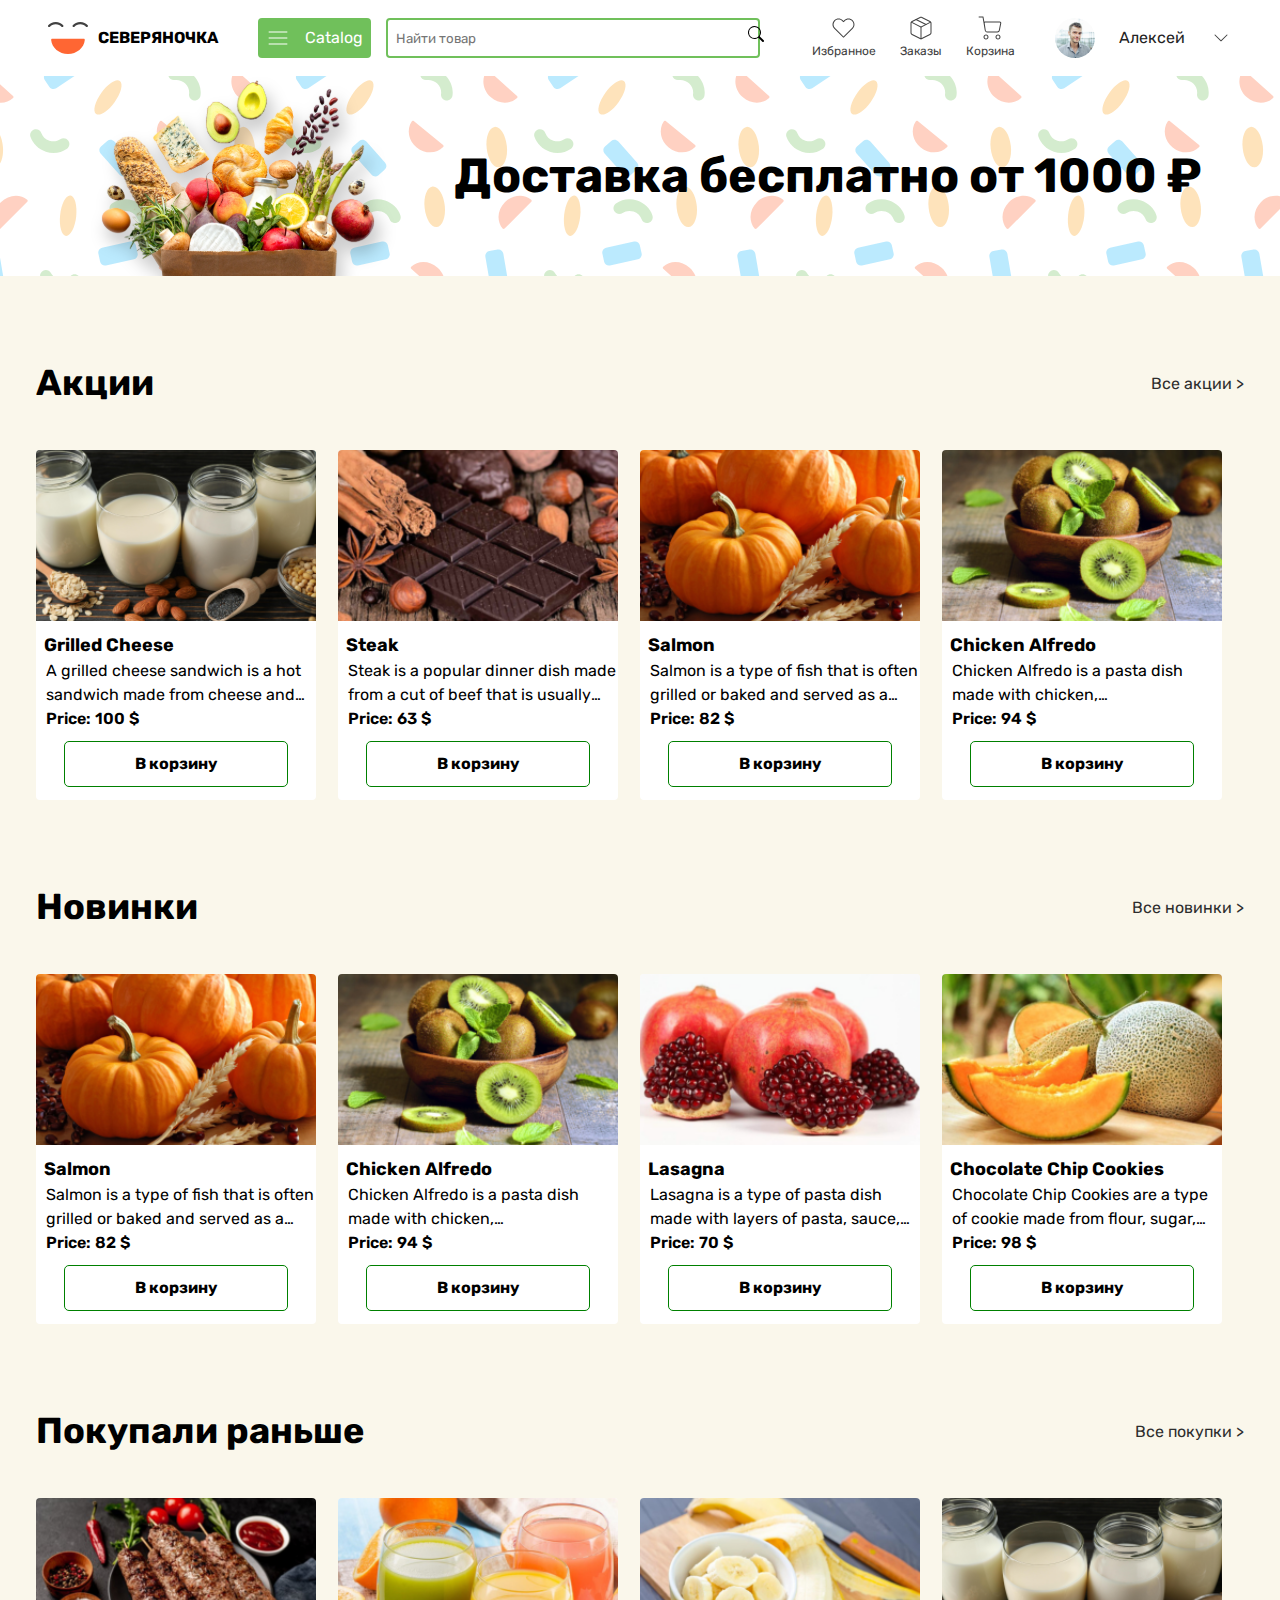
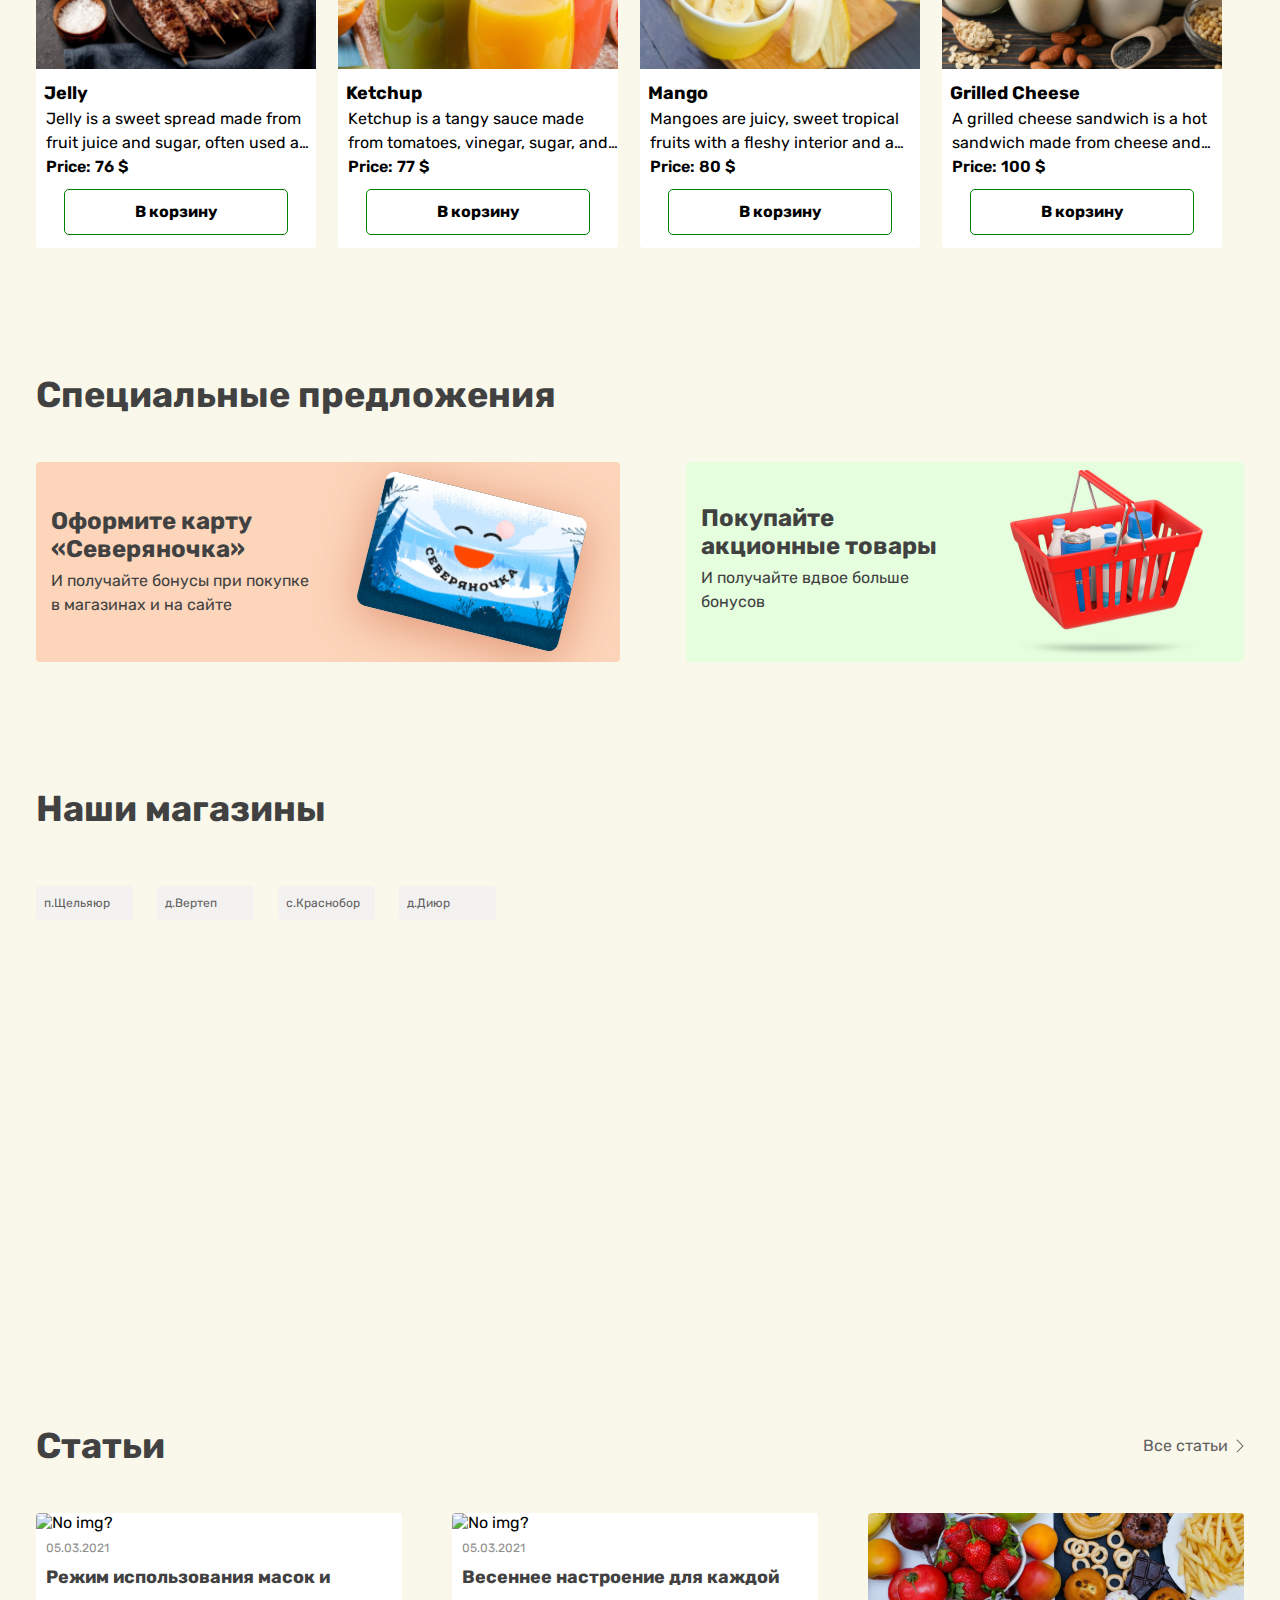
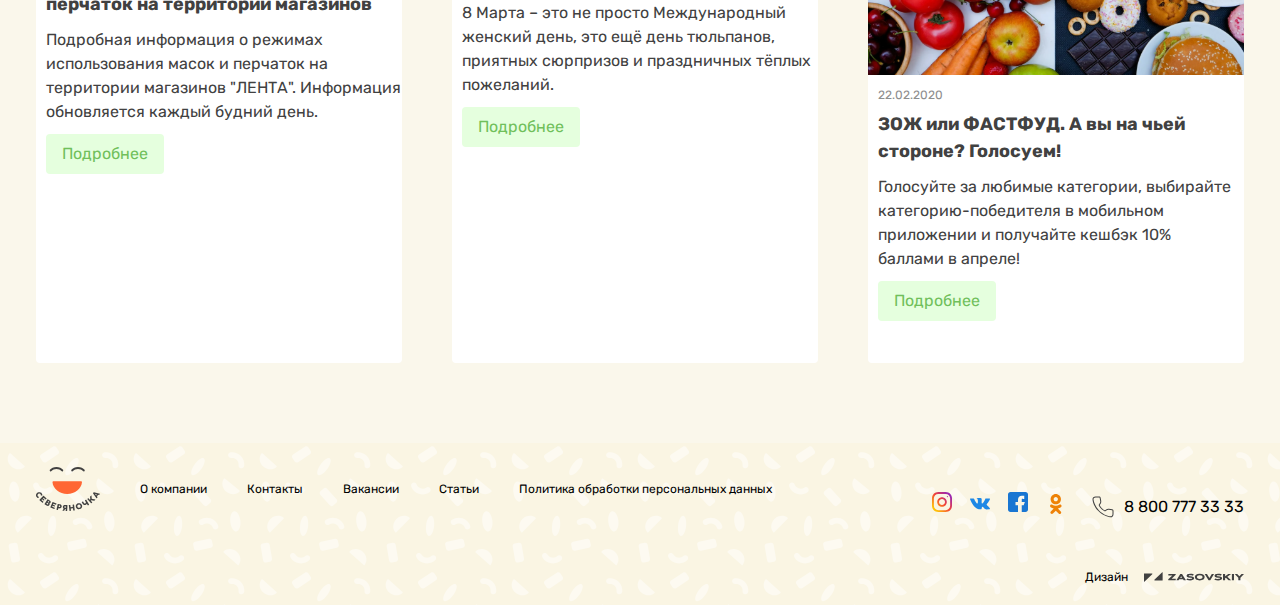
==== commit 31e88ae9: "O'zgarishlar haqida izoh" ====
--- a/index.html
+++ b/index.html
@@ -8,21 +8,6 @@
     <link rel="stylesheet" href="./css/style.min.css" />
   </head>
   <body>
-    <div class="lds-spinner">
-      <div></div>
-      <div></div>
-      <div></div>
-      <div></div>
-      <div></div>
-      <div></div>
-      <div></div>
-      <div></div>
-      <div></div>
-      <div></div>
-      <div></div>
-      <div></div>
-    </div>
-
     <header>
       <div class="container">
         <nav>
@@ -36,16 +21,13 @@
             <div class="catalog-search">
               <div class="catalog" style="cursor: pointer">
                 <img src="./img/menu.svg" alt="No img?" />
-                <h3 class="catalog-menu">Каталог</h3>
+                <h3 class="catalog-menu">Catalog</h3>
               </div>
               <div class="search">
                 <input
                   type="text"
                   placeholder="Найти товар "
-<<<<<<< HEAD
-=======
                   class="search-pro"
->>>>>>> 2a3747807b94d478c9ed726d010b6e60222e9cb7
                   style="outline: none"
                 />
                 <img src="./img/search.svg" alt="No img?" />
@@ -144,23 +126,32 @@
         </div>
       </div>
     </div>
-    <div class="container">
-      <div class="action">
-        <h1>Акции</h1>
-        <a href="./pages/categoriy.html">Все акции ></a>
-      </div>
-    </div>
-    <main>
-      <div class="container">
-        <div class="all-products cards"></div>
-      </div>
-    </main>
-    <div class="container">
-      <div class="action">
-        <h1>Новинки</h1>
-        <a href="./pages/categoriy.html">Все акции ></a>
-      </div>
-    </div>
+    <section class="section-grid">
+      <div class="container">
+        <div class="action-link">
+          <h3>Акции</h3>
+          <a href="./pages/categoriy.html">Все акции > </a>
+        </div>
+
+        <div class="discount-row card-producs"></div>
+      </div>
+
+      <div class="container">
+        <div class="action-link">
+          <h3>Новинки</h3>
+          <a href="./pages/zakas.html">Все новинки ></a>
+        </div>
+        <div class="newProducts-row card-producs"></div>
+      </div>
+
+      <div class="container">
+        <div class="action-link">
+          <h3>Покупали раньше</h3>
+          <a href="./pages/categoriy.html">Все покупки > </a>
+        </div>
+        <div class="popular-row card-producs"></div>
+      </div>
+    </section>
     <!-- <section>
       <div class="container">
         <div class="discount-flex">
@@ -518,6 +509,7 @@
     <script src="./js/home.js"></script>
     <script src="./js/products.js"></script>
     <script src="./js/category.js"></script>
+    <script src="./js/section.js"></script>
     <script src="./js/togille.js"></script>
     <script src="./js/loading.js"></script>
     <script src="./js/bactop.js"></script>
--- a/css/home.min.css
+++ b/css/home.min.css
@@ -1,5 +1 @@
-<<<<<<< HEAD
-body{display:none}header{position:sticky;top:0;background-color:#fff;z-index:1}.header-bg{background-image:url("../../img/section-bg.svg");background-repeat:no-repeat;background-size:cover;width:100%}.header-bg .hed-img{display:flex;align-items:center;justify-content:center;gap:40px}@media(max-width: 800px){.header-bg .hed-img{display:block}.header-bg .hed-img img{display:flex;margin:0 auto}}.header-bg .hed-img h1{font-family:"Rubik";font-size:48px;font-weight:700;line-height:72px;color:#000}@media(max-width: 1180px){.header-bg .hed-img h1{font-size:30px;line-height:40px}}@media(max-width: 1180px)and (max-width: 900px){.header-bg .hed-img h1{font-size:20px;line-height:30px}}@media(max-width: 1180px)and (max-width: 900px)and (max-width: 800px){.header-bg .hed-img h1{text-align:center;padding:15px}}section{background-color:#faf7eb}section .discount-flex{display:flex;align-items:center;justify-content:space-between;gap:0;padding:80px 0 40px 0}section .discount-flex h2{font-family:"Rubik";font-size:36px;font-weight:700;line-height:35px;color:#414141}@media(max-width: 500px){section .discount-flex h2{font-size:28px}}section .discount-flex .disc-link{display:flex;align-items:center;justify-content:space-between;gap:8px}section .discount-flex .disc-link a{font-family:"Rubik";font-size:16px;font-weight:400;line-height:24px;color:#606060;text-decoration:none}section .box-grid{display:flex;justify-content:center;gap:40px}@media(max-width: 1240px){section .box-grid{display:ruby}}section .box-grid .box{width:272px;height:350px;background-color:#fff;border-radius:4px;position:relative;cursor:pointer;transition:1s}@media(max-width: 1240px){section .box-grid .box{margin:20px 0}}section .box-grid .box .like-hover{background-color:rgba(243,242,241,.5);display:flex;padding:2px;position:absolute;top:8px;right:8px;display:none;border-radius:2px}section .box-grid .box .percentage{font-family:"Rubik";font-size:16px;font-weight:400;line-height:24px;color:#fff;background-color:#f63;width:56px;height:32px;padding:4px 8px;border-radius:4px;position:absolute;top:118px;left:8px}section .box-grid .box .price-discount{display:flex;align-items:center;justify-content:center;gap:126px}section .box-grid .box .price-discount .price-left h3{font-family:"Rubik";font-size:18px;font-weight:700;line-height:27px;color:#414141}section .box-grid .box .price-discount .price-left p{font-family:"Rubik";font-size:12px;font-weight:400;line-height:18px;color:#bfbfbf;padding-left:8px}section .box-grid .box .price-discount .price-right h3{font-family:"Rubik";font-size:16px;font-weight:400;line-height:24px;color:#606060}section .box-grid .box .price-discount .price-right p{font-family:"Rubik";font-size:12px;font-weight:400;line-height:18px;color:#bfbfbf}section .box-grid .box h3{font-family:"Rubik";font-size:16px;font-weight:400;line-height:24px;color:#414141;padding-left:8px;padding-top:8px}section .box-grid .box .rating{display:flex;padding:8px 0 0 8px}section .box-grid .box .link-pric{display:flex;align-items:center;justify-content:center;gap:0;width:256px;height:40px;border:#70c05b solid 1px;margin-left:8px;margin-top:8px;border-radius:4px}section .box-grid .box .link-pric .perc-link{font-family:"Rubik";font-size:16px;font-weight:400;line-height:27px;color:#70c05b;text-decoration:none}section .box-grid .box .link-pric:hover{background-color:#f63;border:none;transition:1s}section .box-grid .box .link-pric:hover .perc-link{color:#fff}section .box-grid .box:hover .like-hover{display:block;transition:1s}section .box-grid .box:hover{transform:scale(1.05)}section .new-price{font-family:"Rubik";font-size:18px;font-weight:700;line-height:27px;color:#414141}aside{background-color:#faf7eb}aside h1{font-family:"Rubik";font-size:36px;font-weight:700;line-height:54px;color:#414141;padding:120px 0 40px 0}aside .aside-box-flex{display:flex;justify-content:space-between}@media(max-width: 1190px){aside .aside-box-flex{display:flex;flex-direction:column}}aside .aside-box-flex .box-one{max-width:584px;height:200px;background-color:#fcd5ba;border-radius:4px;transition:1s}@media(max-width: 540px){aside .aside-box-flex .box-one{height:320px}}aside .aside-box-flex .box-one .box-in-flex{display:flex;align-items:center;justify-content:center;gap:0}@media(max-width: 540px){aside .aside-box-flex .box-one .box-in-flex{display:block}}aside .aside-box-flex .box-one .box-in-flex .box-in-left{padding-left:15px}aside .aside-box-flex .box-one .box-in-flex .box-in-left h2{font-family:"Rubik";font-size:24px;font-weight:700;line-height:36 px;color:#414141}aside .aside-box-flex .box-one .box-in-flex .box-in-left p{font-family:"Rubik";font-size:16px;font-weight:400;line-height:24px;color:#414141;padding-top:6px}@media(max-width: 390px){aside .aside-box-flex .box-one .box-in-flex img{width:100%}}aside .aside-box-flex .box-one:hover{box-shadow:10px 25px 40px 1px rgba(202,147,96,.5);cursor:pointer;transition:1s}aside .aside-box-flex .box-two{max-width:584px;height:200px;background-color:#e5ffde;border-radius:4px;transition:1s}@media(max-width: 1190px){aside .aside-box-flex .box-two{margin-top:20px}}@media(max-width: 1190px)and (max-width: 540px){aside .aside-box-flex .box-two{height:320px}}aside .aside-box-flex .box-two .box-in-flex{display:flex;align-items:center;justify-content:center;gap:0}@media(max-width: 540px){aside .aside-box-flex .box-two .box-in-flex{display:block}}aside .aside-box-flex .box-two .box-in-flex .box-in-left{padding-left:15px}aside .aside-box-flex .box-two .box-in-flex .box-in-left h2{max-width:258px;font-family:"Rubik";font-size:24px;font-weight:700;line-height:36 px;color:#414141}@media(max-width: 540px){aside .aside-box-flex .box-two .box-in-flex .box-in-left h2{text-align:center}}aside .aside-box-flex .box-two .box-in-flex .box-in-left p{max-width:258px;font-family:"Rubik";font-size:16px;font-weight:400;line-height:24px;color:#414141;padding-top:6px}@media(max-width: 540px){aside .aside-box-flex .box-two .box-in-flex .box-in-left p{text-align:center}}aside .aside-box-flex .box-two .box-in-flex img{padding:8px 41px 0 51px}@media(max-width: 610px){aside .aside-box-flex .box-two .box-in-flex img img{width:100%}}aside .aside-box-flex .box-two:hover{box-shadow:10px 25px 40px 1px rgba(202,147,96,.5);cursor:pointer;transition:1s}aside .tabs{display:flex;gap:24px;padding-bottom:24px}@media(max-width: 400px){aside .tabs{gap:10px}}@media(max-width: 400px)and (max-width: 390px){aside .tabs{display:block}}aside .tabs a{text-decoration:none;font-family:"Rubik";font-size:12px;font-weight:400;line-height:18px;color:#606060;background-color:#f3f2f1;display:flex;padding:8px;border-radius:4px;width:97px;margin-top:10px}aside .tabs a:hover{background-color:#70c05b;color:#fff;transition:1s}aside .discount-flex{display:flex;align-items:center;justify-content:space-between;gap:0;padding:80px 0 40px 0}aside .discount-flex h2{font-family:"Rubik";font-size:36px;font-weight:700;line-height:35px;color:#414141}@media(max-width: 500px){aside .discount-flex h2{font-size:28px}}aside .discount-flex .disc-link{display:flex;align-items:center;justify-content:space-between;gap:8px}aside .discount-flex .disc-link a{font-family:"Rubik";font-size:16px;font-weight:400;line-height:24px;color:#606060;text-decoration:none}aside .nature-next-fruit{display:flex;align-items:center;justify-content:space-between;gap:0}@media(max-width: 1180px){aside .nature-next-fruit{display:ruby}}aside .nature-next-fruit .box-bg{background-color:#fff;max-width:376px;height:450px;border-radius:4px;transition:2s;margin:10px 0 80px 0}@media(max-width: 500px){aside .nature-next-fruit .box-bg{max-width:300px;height:430px}}aside .nature-next-fruit .box-bg img{border-radius:4px 4px 0 0;width:100%}aside .nature-next-fruit .box-bg p{font-family:"Rubik";font-size:12px;font-weight:400;line-height:12px;color:#8f8f8f;padding:10px 10px}aside .nature-next-fruit .box-bg h2{font-family:"Rubik";font-size:18px;font-weight:700;line-height:27px;color:#414141;max-width:356px;margin-left:10px}aside .nature-next-fruit .box-bg h3{font-family:"Rubik";font-size:16px;font-weight:400;line-height:24px;color:#414141;max-width:356px;margin-left:10px;padding:10px 0}@media(max-width: 500px){aside .nature-next-fruit .box-bg h3{font-size:14px}}aside .nature-next-fruit .box-bg button{font-family:"Rubik";font-size:16px;font-weight:400;line-height:24px;color:#70c05b;background-color:#e5ffde;border:none;display:flex;padding:8px 16px;margin-left:10px;border-radius:4px}aside .nature-next-fruit .box-bg button:hover{background-color:#70c05b;color:#fff;cursor:pointer;transition:1s}aside .nature-next-fruit .box-bg:hover{box-shadow:5px 15px 20px 2px #414141;transform:rotate(6deg);transition:2s;cursor:pointer}@media(max-width: 500px){aside .nature-next-fruit .box-bg:hover{transform:rotate(2deg)}}.backtop{position:relative;position:fixed;left:1400px;top:600px;padding:20px 20px;background-color:green;border-radius:12px}.header-menu{display:none}.hidden{display:block}.header-menu{background:#fff}.header-menu .header-link-about{display:flex;justify-content:space-evenly}li{list-style:none}.head-link{display:flex;text-decoration:none;font-family:"Rubik";font-size:16px;font-weight:700;line-height:24px;color:#000;padding:12px 0}
-=======
-body{display:none}header{position:sticky;top:0;z-index:1;background-color:#fff}.header-bg{background-image:url("../../img/section-bg.svg");background-repeat:no-repeat;background-size:cover;width:100%}.header-bg .hed-img{display:flex;align-items:center;justify-content:center;gap:40px}@media(max-width: 800px){.header-bg .hed-img{display:block}.header-bg .hed-img img{display:flex;margin:0 auto}}.header-bg .hed-img h1{font-family:"Rubik";font-size:48px;font-weight:700;line-height:72px;color:#000}@media(max-width: 1180px){.header-bg .hed-img h1{font-size:30px;line-height:40px}}@media(max-width: 1180px)and (max-width: 900px){.header-bg .hed-img h1{font-size:20px;line-height:30px}}@media(max-width: 1180px)and (max-width: 900px)and (max-width: 800px){.header-bg .hed-img h1{text-align:center;padding:15px}}section{background-color:#faf7eb}section .discount-flex{display:flex;align-items:center;justify-content:space-between;gap:0;padding:80px 0 40px 0}section .discount-flex h2{font-family:"Rubik";font-size:36px;font-weight:700;line-height:35px;color:#414141}@media(max-width: 500px){section .discount-flex h2{font-size:28px}}section .discount-flex .disc-link{display:flex;align-items:center;justify-content:space-between;gap:8px}section .discount-flex .disc-link a{font-family:"Rubik";font-size:16px;font-weight:400;line-height:24px;color:#606060;text-decoration:none}section .box-grid{display:flex;justify-content:center;gap:40px}@media(max-width: 1240px){section .box-grid{display:ruby}}section .box-grid .box{width:272px;height:350px;background-color:#fff;border-radius:4px;position:relative;cursor:pointer;transition:1s}@media(max-width: 1240px){section .box-grid .box{margin:20px 0}}section .box-grid .box .like-hover{background-color:rgba(243,242,241,.5);display:flex;padding:2px;position:absolute;top:8px;right:8px;display:none;border-radius:2px}section .box-grid .box .percentage{font-family:"Rubik";font-size:16px;font-weight:400;line-height:24px;color:#fff;background-color:#f63;width:56px;height:32px;padding:4px 8px;border-radius:4px;position:absolute;top:118px;left:8px}section .box-grid .box .price-discount{display:flex;align-items:center;justify-content:center;gap:126px}section .box-grid .box .price-discount .price-left h3{font-family:"Rubik";font-size:18px;font-weight:700;line-height:27px;color:#414141}section .box-grid .box .price-discount .price-left p{font-family:"Rubik";font-size:12px;font-weight:400;line-height:18px;color:#bfbfbf;padding-left:8px}section .box-grid .box .price-discount .price-right h3{font-family:"Rubik";font-size:16px;font-weight:400;line-height:24px;color:#606060}section .box-grid .box .price-discount .price-right p{font-family:"Rubik";font-size:12px;font-weight:400;line-height:18px;color:#bfbfbf}section .box-grid .box h3{font-family:"Rubik";font-size:16px;font-weight:400;line-height:24px;color:#414141;padding-left:8px;padding-top:8px}section .box-grid .box .rating{display:flex;padding:8px 0 0 8px}section .box-grid .box .link-pric{display:flex;align-items:center;justify-content:center;gap:0;width:256px;height:40px;border:#70c05b solid 1px;margin-left:8px;margin-top:8px;border-radius:4px}section .box-grid .box .link-pric .perc-link{font-family:"Rubik";font-size:16px;font-weight:400;line-height:27px;color:#70c05b;text-decoration:none}section .box-grid .box .link-pric:hover{background-color:#f63;border:none;transition:1s}section .box-grid .box .link-pric:hover .perc-link{color:#fff}section .box-grid .box:hover .like-hover{display:block;transition:1s}section .box-grid .box:hover{transform:scale(1.05)}section .new-price{font-family:"Rubik";font-size:18px;font-weight:700;line-height:27px;color:#414141}aside{background-color:#faf7eb}aside h1{font-family:"Rubik";font-size:36px;font-weight:700;line-height:54px;color:#414141;padding:120px 0 40px 0}aside .aside-box-flex{display:flex;justify-content:space-between}@media(max-width: 1190px){aside .aside-box-flex{display:flex;flex-direction:column}}aside .aside-box-flex .box-one{max-width:584px;height:200px;background-color:#fcd5ba;border-radius:4px;transition:1s}@media(max-width: 540px){aside .aside-box-flex .box-one{height:320px}}aside .aside-box-flex .box-one .box-in-flex{display:flex;align-items:center;justify-content:center;gap:0}@media(max-width: 540px){aside .aside-box-flex .box-one .box-in-flex{display:block}}aside .aside-box-flex .box-one .box-in-flex .box-in-left{padding-left:15px}aside .aside-box-flex .box-one .box-in-flex .box-in-left h2{font-family:"Rubik";font-size:24px;font-weight:700;line-height:36 px;color:#414141}aside .aside-box-flex .box-one .box-in-flex .box-in-left p{font-family:"Rubik";font-size:16px;font-weight:400;line-height:24px;color:#414141;padding-top:6px}@media(max-width: 390px){aside .aside-box-flex .box-one .box-in-flex img{width:100%}}aside .aside-box-flex .box-one:hover{box-shadow:10px 25px 40px 1px rgba(202,147,96,.5);cursor:pointer;transition:1s}aside .aside-box-flex .box-two{max-width:584px;height:200px;background-color:#e5ffde;border-radius:4px;transition:1s}@media(max-width: 1190px){aside .aside-box-flex .box-two{margin-top:20px}}@media(max-width: 1190px)and (max-width: 540px){aside .aside-box-flex .box-two{height:320px}}aside .aside-box-flex .box-two .box-in-flex{display:flex;align-items:center;justify-content:center;gap:0}@media(max-width: 540px){aside .aside-box-flex .box-two .box-in-flex{display:block}}aside .aside-box-flex .box-two .box-in-flex .box-in-left{padding-left:15px}aside .aside-box-flex .box-two .box-in-flex .box-in-left h2{max-width:258px;font-family:"Rubik";font-size:24px;font-weight:700;line-height:36 px;color:#414141}@media(max-width: 540px){aside .aside-box-flex .box-two .box-in-flex .box-in-left h2{text-align:center}}aside .aside-box-flex .box-two .box-in-flex .box-in-left p{max-width:258px;font-family:"Rubik";font-size:16px;font-weight:400;line-height:24px;color:#414141;padding-top:6px}@media(max-width: 540px){aside .aside-box-flex .box-two .box-in-flex .box-in-left p{text-align:center}}aside .aside-box-flex .box-two .box-in-flex img{padding:8px 41px 0 51px}@media(max-width: 610px){aside .aside-box-flex .box-two .box-in-flex img img{width:100%}}aside .aside-box-flex .box-two:hover{box-shadow:10px 25px 40px 1px rgba(202,147,96,.5);cursor:pointer;transition:1s}aside .tabs{display:flex;gap:24px;padding-bottom:24px}@media(max-width: 400px){aside .tabs{gap:10px}}@media(max-width: 400px)and (max-width: 390px){aside .tabs{display:block}}aside .tabs a{text-decoration:none;font-family:"Rubik";font-size:12px;font-weight:400;line-height:18px;color:#606060;background-color:#f3f2f1;display:flex;padding:8px;border-radius:4px;width:97px;margin-top:10px}aside .tabs a:hover{background-color:#70c05b;color:#fff;transition:1s}aside .discount-flex{display:flex;align-items:center;justify-content:space-between;gap:0;padding:80px 0 40px 0}aside .discount-flex h2{font-family:"Rubik";font-size:36px;font-weight:700;line-height:35px;color:#414141}@media(max-width: 500px){aside .discount-flex h2{font-size:28px}}aside .discount-flex .disc-link{display:flex;align-items:center;justify-content:space-between;gap:8px}aside .discount-flex .disc-link a{font-family:"Rubik";font-size:16px;font-weight:400;line-height:24px;color:#606060;text-decoration:none}aside .nature-next-fruit{display:flex;align-items:center;justify-content:space-between;gap:0}@media(max-width: 1180px){aside .nature-next-fruit{display:ruby}}aside .nature-next-fruit .box-bg{background-color:#fff;max-width:376px;height:450px;border-radius:4px;transition:2s;margin:10px 0 80px 0}@media(max-width: 500px){aside .nature-next-fruit .box-bg{max-width:300px;height:430px}}aside .nature-next-fruit .box-bg img{border-radius:4px 4px 0 0;width:100%}aside .nature-next-fruit .box-bg p{font-family:"Rubik";font-size:12px;font-weight:400;line-height:12px;color:#8f8f8f;padding:10px 10px}aside .nature-next-fruit .box-bg h2{font-family:"Rubik";font-size:18px;font-weight:700;line-height:27px;color:#414141;max-width:356px;margin-left:10px}aside .nature-next-fruit .box-bg h3{font-family:"Rubik";font-size:16px;font-weight:400;line-height:24px;color:#414141;max-width:356px;margin-left:10px;padding:10px 0}@media(max-width: 500px){aside .nature-next-fruit .box-bg h3{font-size:14px}}aside .nature-next-fruit .box-bg button{font-family:"Rubik";font-size:16px;font-weight:400;line-height:24px;color:#70c05b;background-color:#e5ffde;border:none;display:flex;padding:8px 16px;margin-left:10px;border-radius:4px}aside .nature-next-fruit .box-bg button:hover{background-color:#70c05b;color:#fff;cursor:pointer;transition:1s}aside .nature-next-fruit .box-bg:hover{box-shadow:5px 15px 20px 2px #414141;transform:rotate(6deg);transition:2s;cursor:pointer}@media(max-width: 500px){aside .nature-next-fruit .box-bg:hover{transform:rotate(2deg)}}.action{display:flex;justify-content:space-between;align-items:center;padding:80px 0 40px 0}a{text-decoration:none;color:#2d2d2d}a:hover{color:#f63}.backtop{position:relative;position:fixed;left:1400px;top:600px;padding:20px 20px;background-color:green;border-radius:12px}.header-menu{display:none}.hidden{display:block}.header-menu{background:#fff}.header-menu .header-link-about{display:flex;justify-content:space-evenly}li{list-style:none}.head-link{display:flex;text-decoration:none;font-family:"Rubik";font-size:16px;font-weight:700;line-height:24px;color:#000;padding:12px 0}main .container .cards{display:grid;grid-template-columns:repeat(4, 9fr)}main .container .cards .card{width:279px;height:349px;background-color:#fff;border-radius:4px;margin-top:20px}main .container .cards .card img{width:100%;border-radius:4px 4px 0 0}main .container .cards .card .card--footer__btn{font-family:"Rubik";font-size:16px;font-weight:400;line-height:24px;color:#70c05b;background-color:#fff;border:1px solid #70c05b;width:256px;height:40px;border-radius:4px;display:flexma;transition:1s;margin:10px 0 0 10px}main .container .cards .card h2{display:-webkit-box;padding:2px 10px;-webkit-box-orient:vertical;-webkit-line-clamp:1;overflow:hidden}main .container .cards .card .card--footer__btn:hover{background:#f63;color:#fff;cursor:pointer}.card--footer__desc{display:-webkit-box;padding:0 10px;-webkit-box-orient:vertical;-webkit-line-clamp:2;overflow:hidden}.card--footer__price{padding:4px 10px;font-size:18px;font-weight:500}
->>>>>>> 2a3747807b94d478c9ed726d010b6e60222e9cb7
+header{position:sticky;top:0;background-color:#fff;z-index:1}.product-card{background-color:#fff;width:280px;height:350px;border-radius:4px}@media(max-width: 1200px){.product-card{width:500px;height:500px}}@media(max-width: 1055px){.product-card{width:300px;height:360px}}@media(max-width: 650px){.product-card{width:100%;height:550px}}@media(max-width: 590px){.product-card{width:100%;height:520px}}@media(max-width: 550px){.product-card{width:100%;height:480px}}@media(max-width: 460px){.product-card{width:100%;height:430px}}@media(max-width: 410px){.product-card{width:100%;height:400px}}.product-card img{width:100%;border-radius:4px 4px 0 0}.product-card .product-card__footer h3{font-family:"Rubik";font-size:18px;font-weight:700;line-height:27px;color:#000;padding:7px 0 0 8px}.product-card .product-card__footer .text-product-name{font-family:"Rubik";font-size:16px;font-weight:400;line-height:24px;color:#000;padding:0 0 0 10px;display:-webkit-box;-webkit-box-orient:vertical;-webkit-line-clamp:2;overflow:hidden}.product-card .product-card__footer .price-product{font-family:"Rubik";font-size:16px;font-weight:600;line-height:24px;color:#000;padding:0 0 0 10px}.product-card .product-card__footer button{background-color:#fff;font-family:"Rubik";font-size:16px;font-weight:400;line-height:24px;color:#000;border:green 1px solid;padding:10px 70px;border-radius:5px;margin-left:28px;margin-top:10px;transition:1s;cursor:pointer}.product-card .product-card__footer button:hover{background:#f63;color:#fff}.card-producs{display:grid;grid-template-columns:repeat(4, 1fr)}@media(max-width: 1200px){.card-producs{grid-template-columns:repeat(2, 2fr);gap:20px}}@media(max-width: 650px){.card-producs{grid-template-columns:repeat(1, 4fr)}}.action-link{display:flex;justify-content:space-between;align-items:center;padding:80px 0 40px}.action-link h3{font-family:"Rubik";font-size:36px;font-weight:700;line-height:54px;color:#000}.header-bg{background-image:url("../../img/section-bg.svg");background-repeat:no-repeat;background-size:cover;width:100%}.header-bg .hed-img{display:flex;align-items:center;justify-content:center;gap:40px}@media(max-width: 800px){.header-bg .hed-img{display:block}.header-bg .hed-img img{display:flex;margin:0 auto}}.header-bg .hed-img h1{font-family:"Rubik";font-size:48px;font-weight:700;line-height:72px;color:#000}@media(max-width: 1180px){.header-bg .hed-img h1{font-size:30px;line-height:40px}}@media(max-width: 1180px)and (max-width: 900px){.header-bg .hed-img h1{font-size:20px;line-height:30px}}@media(max-width: 1180px)and (max-width: 900px)and (max-width: 800px){.header-bg .hed-img h1{text-align:center;padding:15px}}section{background-color:#faf7eb}section .discount-flex{display:flex;align-items:center;justify-content:space-between;gap:0;padding:80px 0 40px 0}section .discount-flex h2{font-family:"Rubik";font-size:36px;font-weight:700;line-height:35px;color:#414141}@media(max-width: 500px){section .discount-flex h2{font-size:28px}}section .discount-flex .disc-link{display:flex;align-items:center;justify-content:space-between;gap:8px}section .discount-flex .disc-link a{font-family:"Rubik";font-size:16px;font-weight:400;line-height:24px;color:#606060;text-decoration:none}section .box-grid{display:flex;justify-content:center;gap:40px}@media(max-width: 1240px){section .box-grid{display:ruby}}section .box-grid .box{width:272px;height:350px;background-color:#fff;border-radius:4px;position:relative;cursor:pointer;transition:1s}@media(max-width: 1240px){section .box-grid .box{margin:20px 0}}section .box-grid .box .like-hover{background-color:rgba(243,242,241,.5);display:flex;padding:2px;position:absolute;top:8px;right:8px;display:none;border-radius:2px}section .box-grid .box .percentage{font-family:"Rubik";font-size:16px;font-weight:400;line-height:24px;color:#fff;background-color:#f63;width:56px;height:32px;padding:4px 8px;border-radius:4px;position:absolute;top:118px;left:8px}section .box-grid .box .price-discount{display:flex;align-items:center;justify-content:center;gap:126px}section .box-grid .box .price-discount .price-left h3{font-family:"Rubik";font-size:18px;font-weight:700;line-height:27px;color:#414141}section .box-grid .box .price-discount .price-left p{font-family:"Rubik";font-size:12px;font-weight:400;line-height:18px;color:#bfbfbf;padding-left:8px}section .box-grid .box .price-discount .price-right h3{font-family:"Rubik";font-size:16px;font-weight:400;line-height:24px;color:#606060}section .box-grid .box .price-discount .price-right p{font-family:"Rubik";font-size:12px;font-weight:400;line-height:18px;color:#bfbfbf}section .box-grid .box h3{font-family:"Rubik";font-size:16px;font-weight:400;line-height:24px;color:#414141;padding-left:8px;padding-top:8px}section .box-grid .box .rating{display:flex;padding:8px 0 0 8px}section .box-grid .box .link-pric{display:flex;align-items:center;justify-content:center;gap:0;width:256px;height:40px;border:#70c05b solid 1px;margin-left:8px;margin-top:8px;border-radius:4px}section .box-grid .box .link-pric .perc-link{font-family:"Rubik";font-size:16px;font-weight:400;line-height:27px;color:#70c05b;text-decoration:none}section .box-grid .box .link-pric:hover{background-color:#f63;border:none;transition:1s}section .box-grid .box .link-pric:hover .perc-link{color:#fff}section .box-grid .box:hover .like-hover{display:block;transition:1s}section .box-grid .box:hover{transform:scale(1.05)}section .new-price{font-family:"Rubik";font-size:18px;font-weight:700;line-height:27px;color:#414141}aside{background-color:#faf7eb}aside h1{font-family:"Rubik";font-size:36px;font-weight:700;line-height:54px;color:#414141;padding:120px 0 40px 0}aside .aside-box-flex{display:flex;justify-content:space-between}@media(max-width: 1190px){aside .aside-box-flex{display:flex;flex-direction:column}}aside .aside-box-flex .box-one{max-width:584px;height:200px;background-color:#fcd5ba;border-radius:4px;transition:1s}@media(max-width: 540px){aside .aside-box-flex .box-one{height:320px}}aside .aside-box-flex .box-one .box-in-flex{display:flex;align-items:center;justify-content:center;gap:0}@media(max-width: 540px){aside .aside-box-flex .box-one .box-in-flex{display:block}}aside .aside-box-flex .box-one .box-in-flex .box-in-left{padding-left:15px}aside .aside-box-flex .box-one .box-in-flex .box-in-left h2{font-family:"Rubik";font-size:24px;font-weight:700;line-height:36 px;color:#414141}aside .aside-box-flex .box-one .box-in-flex .box-in-left p{font-family:"Rubik";font-size:16px;font-weight:400;line-height:24px;color:#414141;padding-top:6px}@media(max-width: 390px){aside .aside-box-flex .box-one .box-in-flex img{width:100%}}aside .aside-box-flex .box-one:hover{box-shadow:10px 25px 40px 1px rgba(202,147,96,.5);cursor:pointer;transition:1s}aside .aside-box-flex .box-two{max-width:584px;height:200px;background-color:#e5ffde;border-radius:4px;transition:1s}@media(max-width: 1190px){aside .aside-box-flex .box-two{margin-top:20px}}@media(max-width: 1190px)and (max-width: 540px){aside .aside-box-flex .box-two{height:320px}}aside .aside-box-flex .box-two .box-in-flex{display:flex;align-items:center;justify-content:center;gap:0}@media(max-width: 540px){aside .aside-box-flex .box-two .box-in-flex{display:block}}aside .aside-box-flex .box-two .box-in-flex .box-in-left{padding-left:15px}aside .aside-box-flex .box-two .box-in-flex .box-in-left h2{max-width:258px;font-family:"Rubik";font-size:24px;font-weight:700;line-height:36 px;color:#414141}@media(max-width: 540px){aside .aside-box-flex .box-two .box-in-flex .box-in-left h2{text-align:center}}aside .aside-box-flex .box-two .box-in-flex .box-in-left p{max-width:258px;font-family:"Rubik";font-size:16px;font-weight:400;line-height:24px;color:#414141;padding-top:6px}@media(max-width: 540px){aside .aside-box-flex .box-two .box-in-flex .box-in-left p{text-align:center}}aside .aside-box-flex .box-two .box-in-flex img{padding:8px 41px 0 51px}@media(max-width: 610px){aside .aside-box-flex .box-two .box-in-flex img img{width:100%}}aside .aside-box-flex .box-two:hover{box-shadow:10px 25px 40px 1px rgba(202,147,96,.5);cursor:pointer;transition:1s}aside .tabs{display:flex;gap:24px;padding-bottom:24px}@media(max-width: 400px){aside .tabs{gap:10px}}@media(max-width: 400px)and (max-width: 390px){aside .tabs{display:block}}aside .tabs a{text-decoration:none;font-family:"Rubik";font-size:12px;font-weight:400;line-height:18px;color:#606060;background-color:#f3f2f1;display:flex;padding:8px;border-radius:4px;width:97px;margin-top:10px}aside .tabs a:hover{background-color:#70c05b;color:#fff;transition:1s}aside .discount-flex{display:flex;align-items:center;justify-content:space-between;gap:0;padding:80px 0 40px 0}aside .discount-flex h2{font-family:"Rubik";font-size:36px;font-weight:700;line-height:35px;color:#414141}@media(max-width: 500px){aside .discount-flex h2{font-size:28px}}aside .discount-flex .disc-link{display:flex;align-items:center;justify-content:space-between;gap:8px}aside .discount-flex .disc-link a{font-family:"Rubik";font-size:16px;font-weight:400;line-height:24px;color:#606060;text-decoration:none}aside .nature-next-fruit{display:flex;align-items:center;justify-content:space-between;gap:0}@media(max-width: 1180px){aside .nature-next-fruit{display:ruby}}aside .nature-next-fruit .box-bg{background-color:#fff;max-width:376px;height:450px;border-radius:4px;transition:2s;margin:10px 0 80px 0}@media(max-width: 500px){aside .nature-next-fruit .box-bg{max-width:300px;height:430px}}aside .nature-next-fruit .box-bg img{border-radius:4px 4px 0 0;width:100%}aside .nature-next-fruit .box-bg p{font-family:"Rubik";font-size:12px;font-weight:400;line-height:12px;color:#8f8f8f;padding:10px 10px}aside .nature-next-fruit .box-bg h2{font-family:"Rubik";font-size:18px;font-weight:700;line-height:27px;color:#414141;max-width:356px;margin-left:10px}aside .nature-next-fruit .box-bg h3{font-family:"Rubik";font-size:16px;font-weight:400;line-height:24px;color:#414141;max-width:356px;margin-left:10px;padding:10px 0}@media(max-width: 500px){aside .nature-next-fruit .box-bg h3{font-size:14px}}aside .nature-next-fruit .box-bg button{font-family:"Rubik";font-size:16px;font-weight:400;line-height:24px;color:#70c05b;background-color:#e5ffde;border:none;display:flex;padding:8px 16px;margin-left:10px;border-radius:4px}aside .nature-next-fruit .box-bg button:hover{background-color:#70c05b;color:#fff;cursor:pointer;transition:1s}aside .nature-next-fruit .box-bg:hover{box-shadow:5px 15px 20px 2px #414141;transform:rotate(6deg);transition:2s;cursor:pointer}@media(max-width: 500px){aside .nature-next-fruit .box-bg:hover{transform:rotate(2deg)}}.action{display:flex;justify-content:space-between;align-items:center;padding:80px 0 40px 0}a{text-decoration:none;color:#2d2d2d}a:hover{color:#f63}.backtop{position:relative;position:fixed;left:1400px;top:600px;padding:20px 20px;background-color:green;border-radius:12px}.header-menu{display:none}.hidden{display:block}.header-menu{background:#fff}.header-menu .header-link-about{display:flex;justify-content:space-evenly}li{list-style:none}.head-link{display:flex;text-decoration:none;font-family:"Rubik";font-size:16px;font-weight:700;line-height:24px;color:#000;padding:12px 0}main .container .cards{display:grid;grid-template-columns:repeat(4, 9fr)}main .container .cards .card{width:279px;height:349px;background-color:#fff;border-radius:4px;margin-top:20px}main .container .cards .card img{width:100%;border-radius:4px 4px 0 0}main .container .cards .card .card--footer__btn{font-family:"Rubik";font-size:16px;font-weight:400;line-height:24px;color:#70c05b;background-color:#fff;border:1px solid #70c05b;width:256px;height:40px;border-radius:4px;display:flexma;transition:1s;margin:10px 0 0 10px}main .container .cards .card h2{display:-webkit-box;padding:2px 10px;-webkit-box-orient:vertical;-webkit-line-clamp:1;overflow:hidden}main .container .cards .card .card--footer__btn:hover{background:#f63;color:#fff;cursor:pointer}.card--footer__desc{display:-webkit-box;padding:0 10px;-webkit-box-orient:vertical;-webkit-line-clamp:2;overflow:hidden}.card--footer__price{padding:4px 10px;font-size:18px;font-weight:500}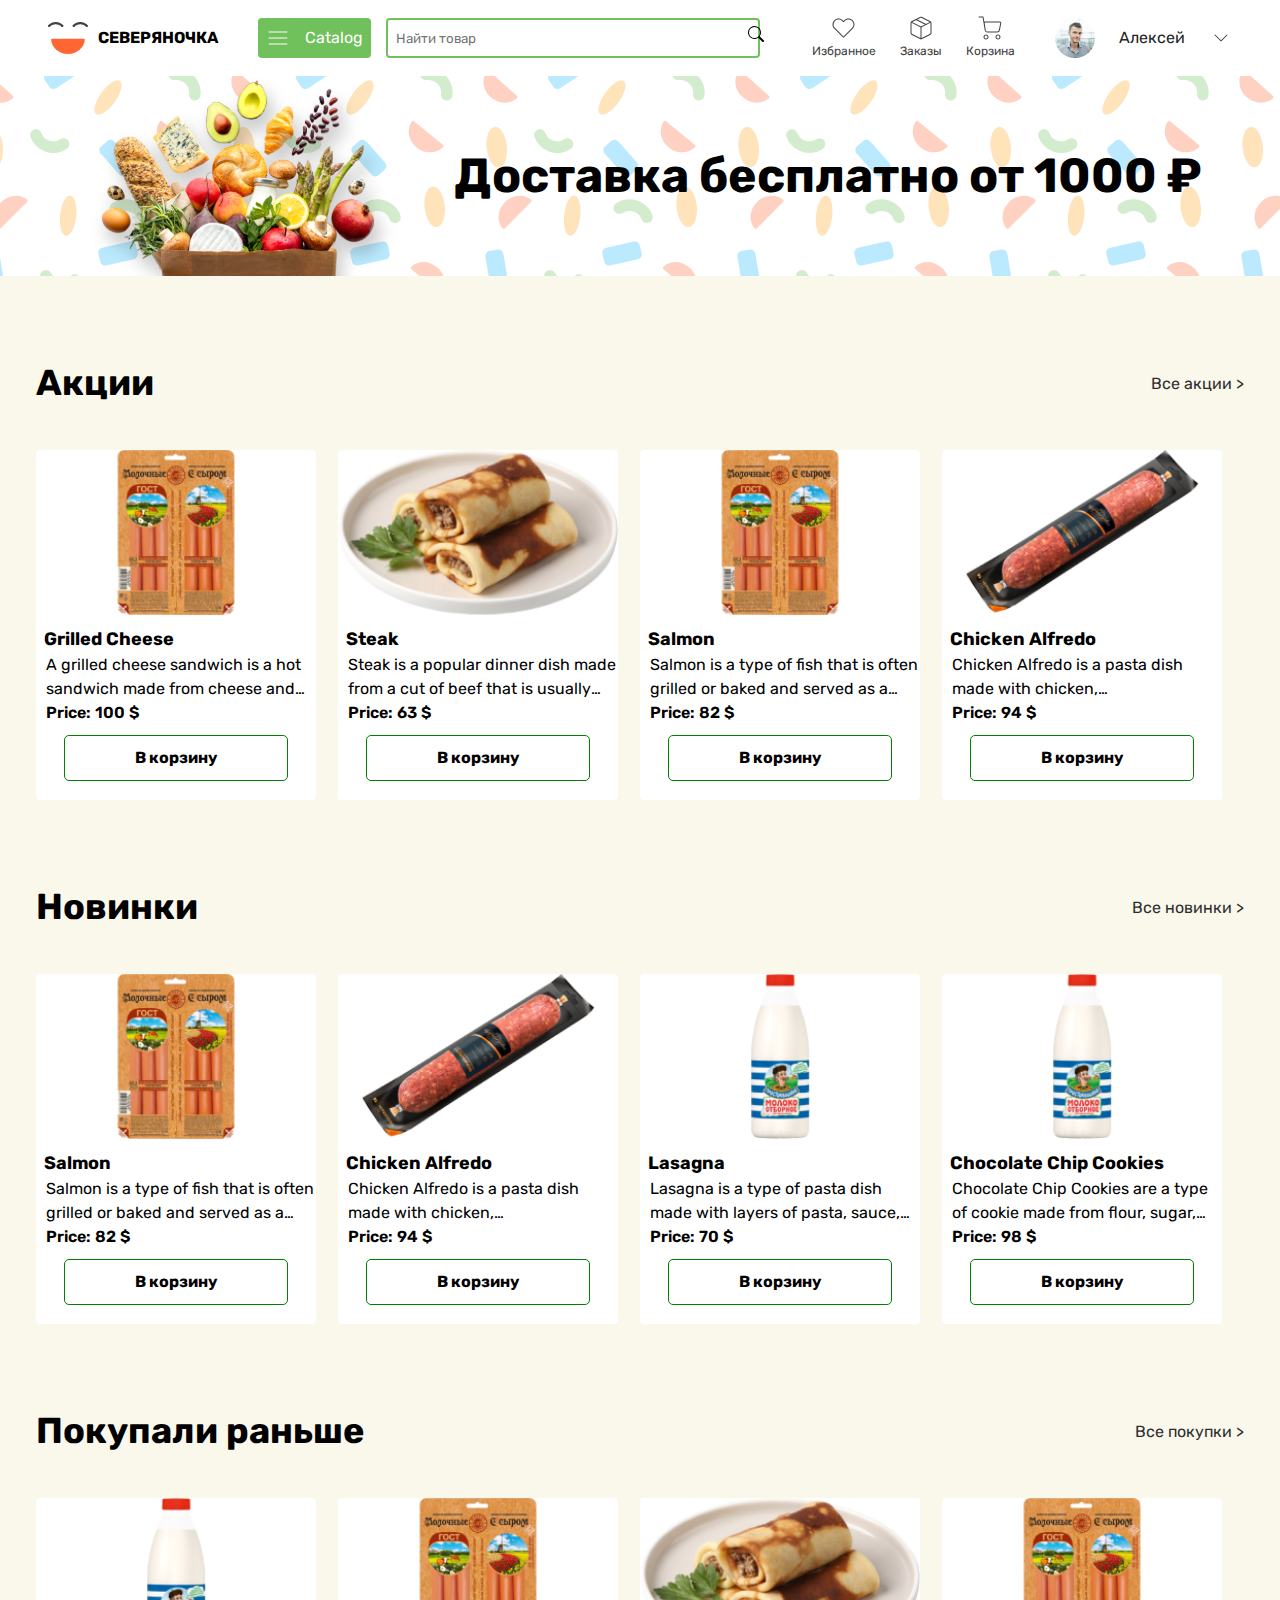
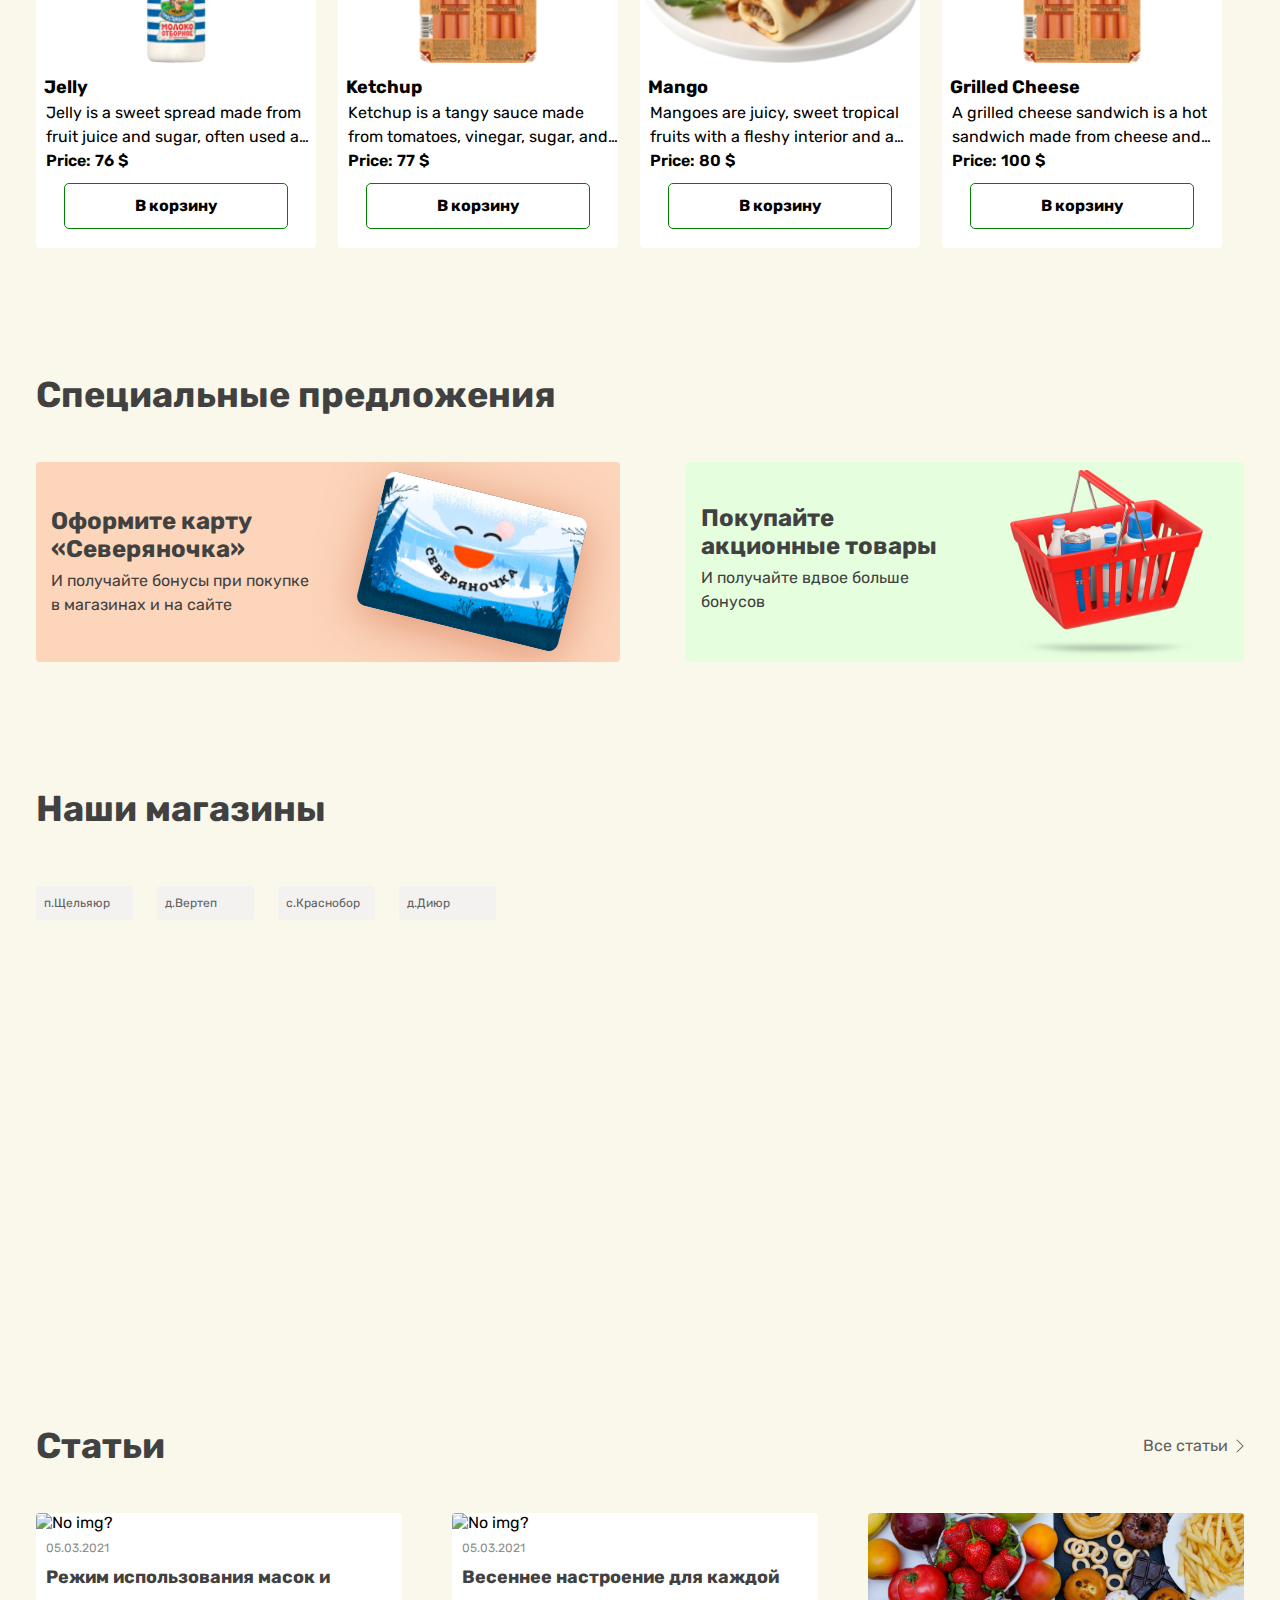
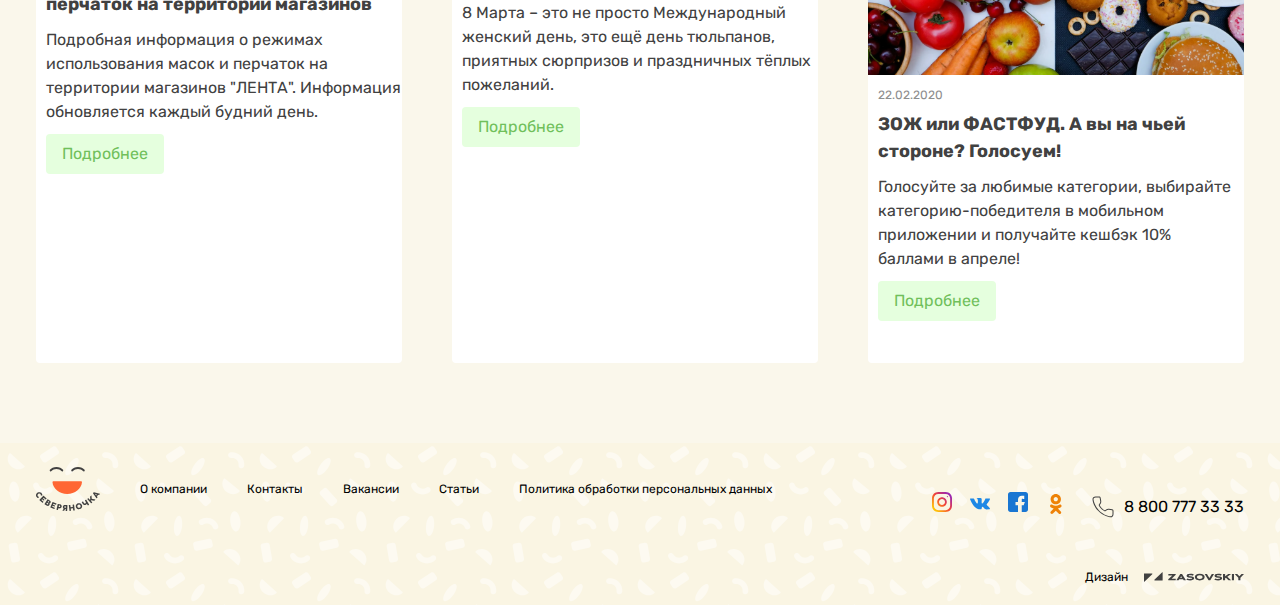
==== commit f8728692: "xatolik" ====
--- a/index.html
+++ b/index.html
@@ -20,7 +20,7 @@
             </div>
             <div class="catalog-search">
               <div class="catalog" style="cursor: pointer">
-                <img src="./img/menu.svg" alt="No img?" />
+                <img class="catalog-humb" src="./img/menu.svg" alt="No img?" />
                 <h3 class="catalog-menu">Catalog</h3>
               </div>
               <div class="search">
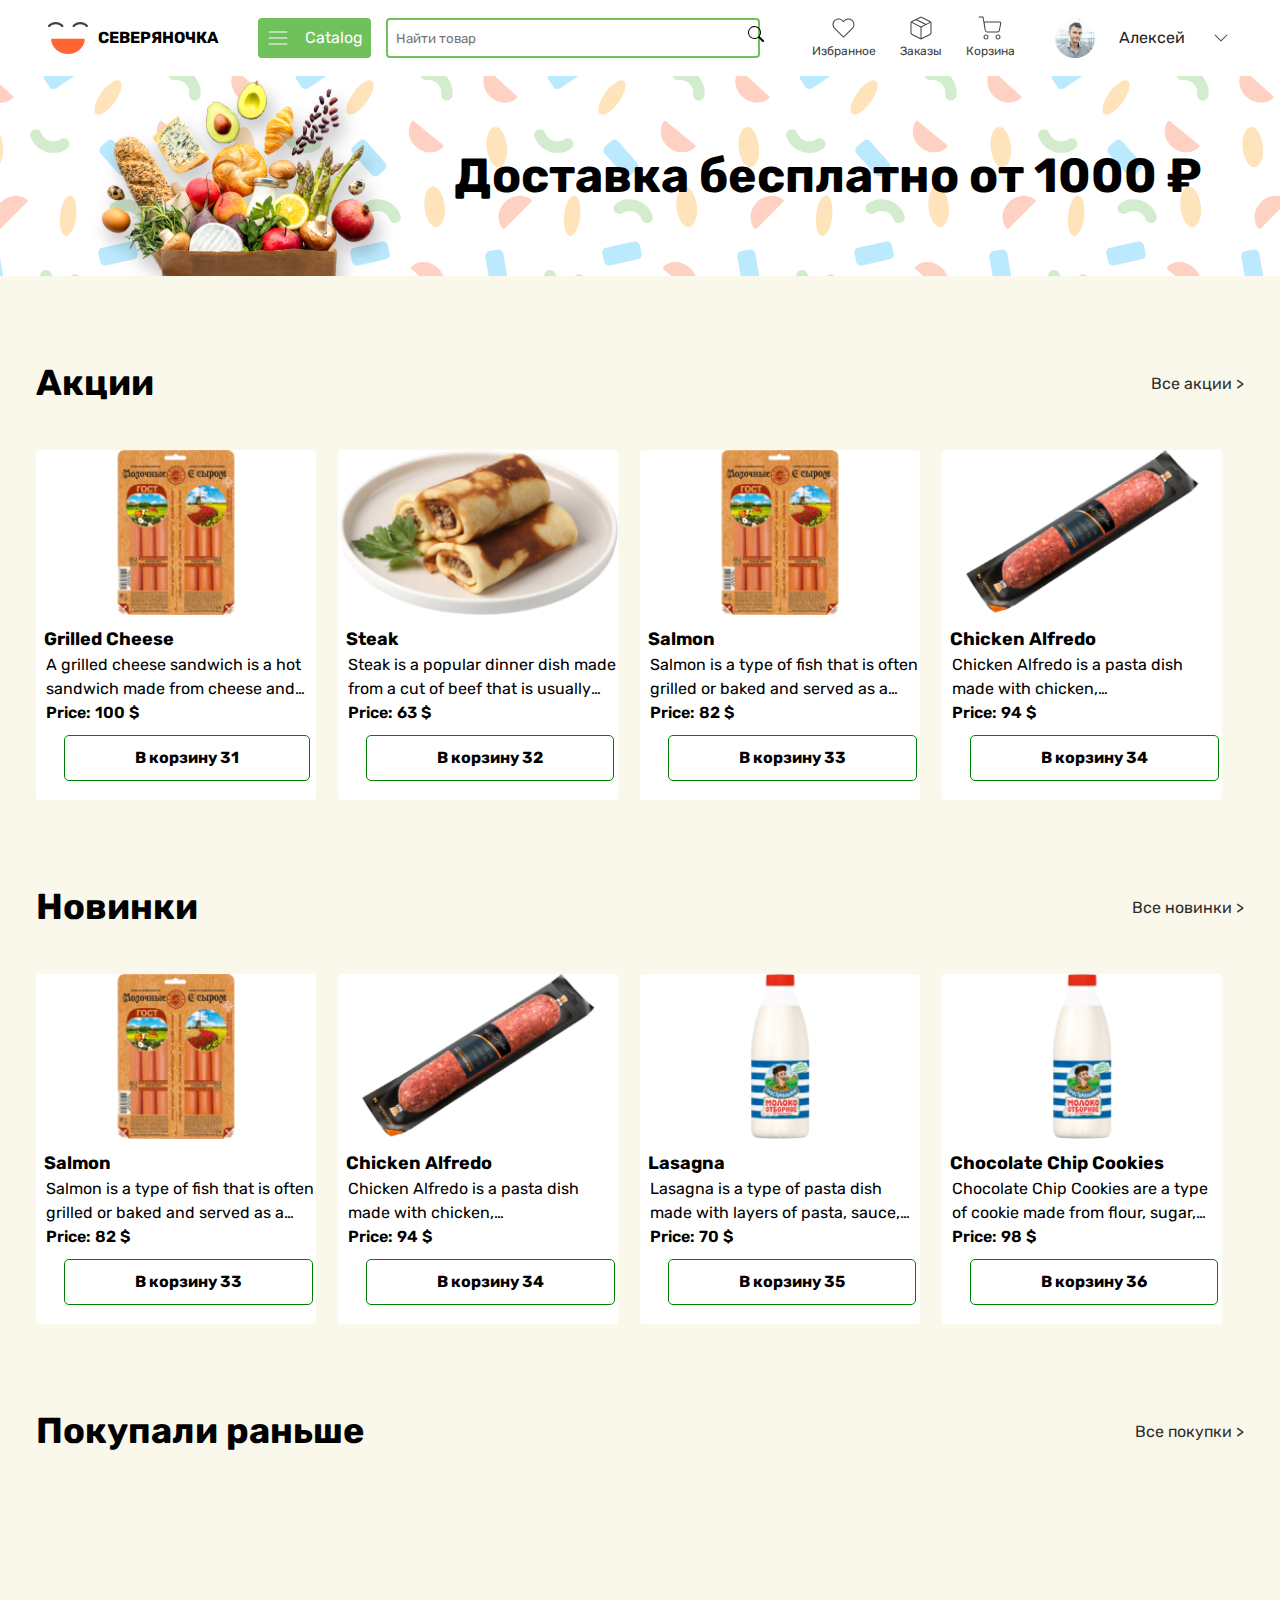
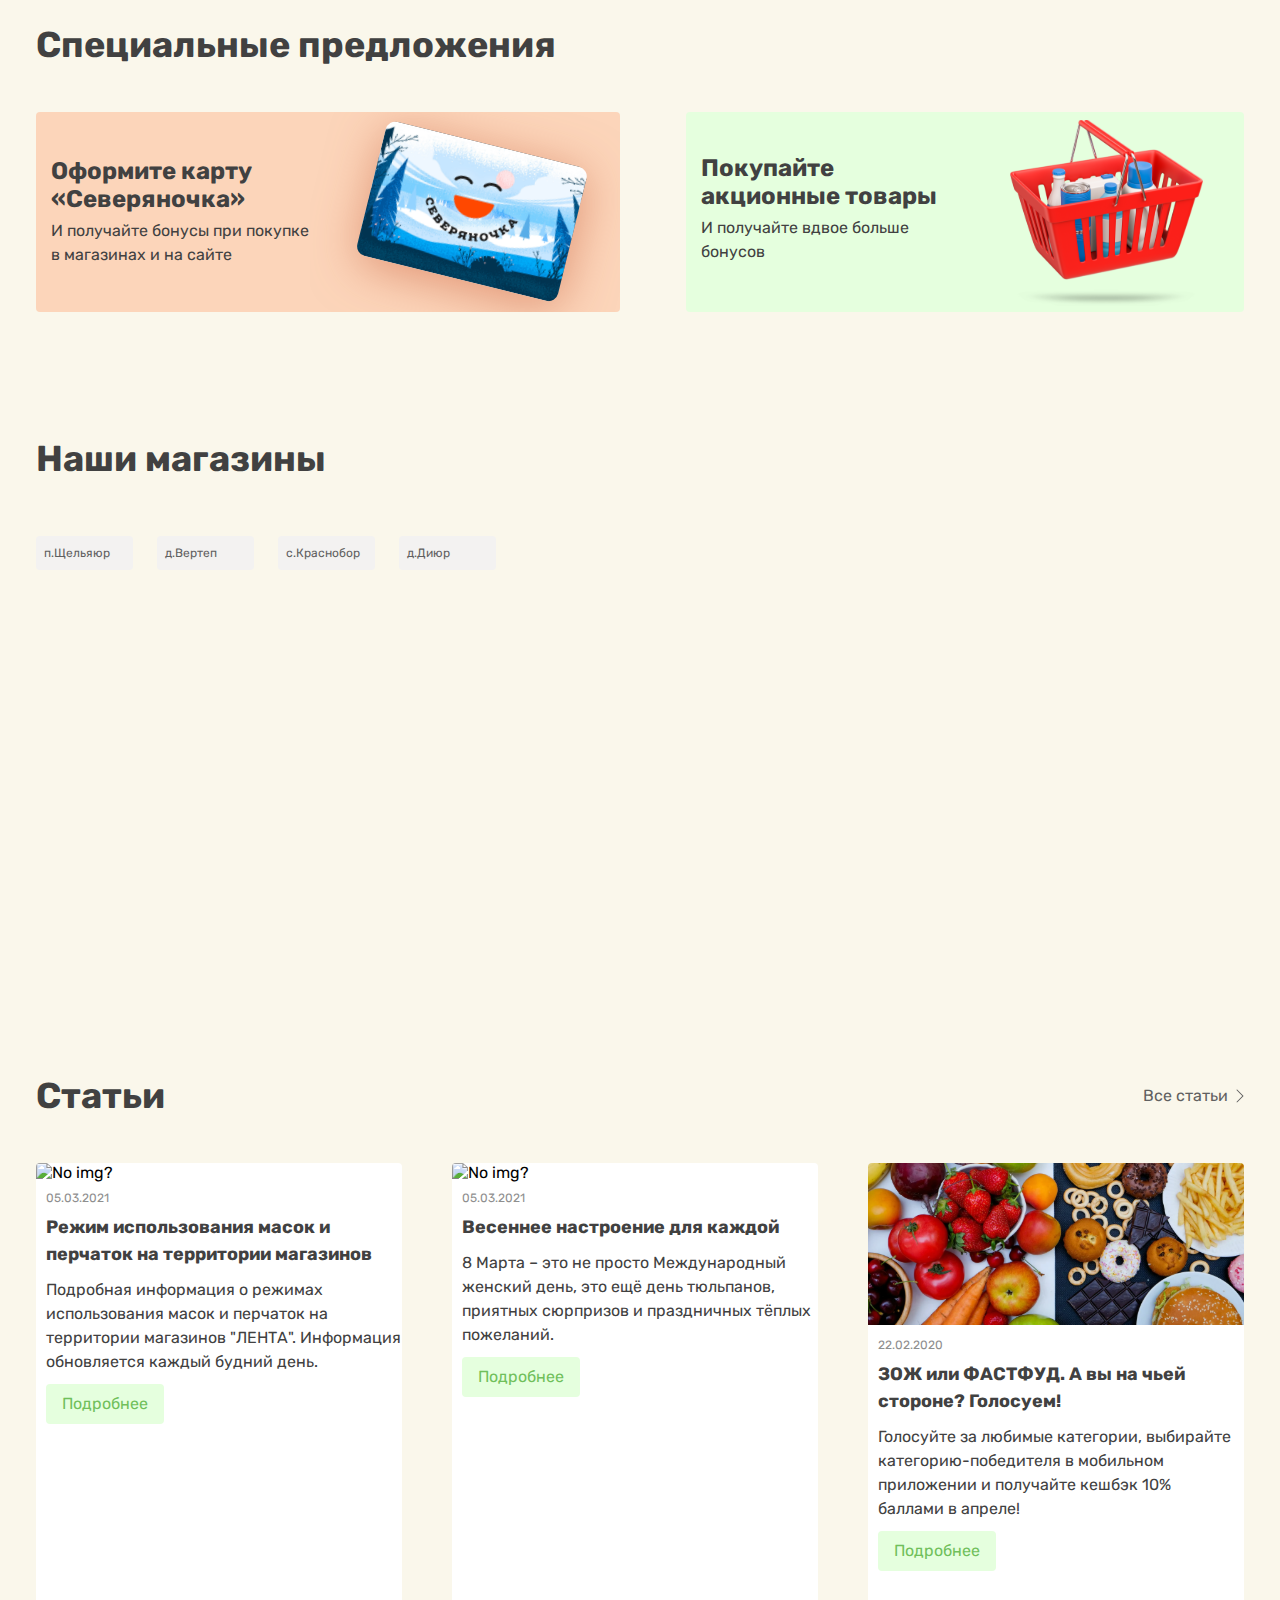
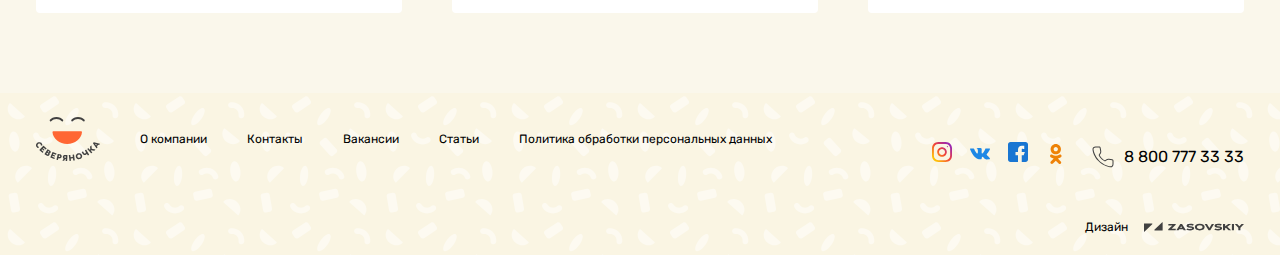
==== commit e3c644fe: "index" ====
--- a/index.html
+++ b/index.html
@@ -152,6 +152,11 @@
         <div class="popular-row card-producs"></div>
       </div>
     </section>
+    <main>
+      <div class="container">
+        <div class="all-products cards"></div>
+      </div>
+    </main>
     <!-- <section>
       <div class="container">
         <div class="discount-flex">
@@ -507,8 +512,8 @@
       </div>
     </footer>
     <script src="./js/home.js"></script>
+    <script src="./js/category.js"></script>
     <script src="./js/products.js"></script>
-    <script src="./js/category.js"></script>
     <script src="./js/section.js"></script>
     <script src="./js/togille.js"></script>
     <script src="./js/loading.js"></script>
--- a/css/home.min.css
+++ b/css/home.min.css
@@ -1 +1 @@
-header{position:sticky;top:0;background-color:#fff;z-index:1}.product-card{background-color:#fff;width:280px;height:350px;border-radius:4px}@media(max-width: 1200px){.product-card{width:500px;height:500px}}@media(max-width: 1055px){.product-card{width:300px;height:360px}}@media(max-width: 650px){.product-card{width:100%;height:550px}}@media(max-width: 590px){.product-card{width:100%;height:520px}}@media(max-width: 550px){.product-card{width:100%;height:480px}}@media(max-width: 460px){.product-card{width:100%;height:430px}}@media(max-width: 410px){.product-card{width:100%;height:400px}}.product-card img{width:100%;border-radius:4px 4px 0 0}.product-card .product-card__footer h3{font-family:"Rubik";font-size:18px;font-weight:700;line-height:27px;color:#000;padding:7px 0 0 8px}.product-card .product-card__footer .text-product-name{font-family:"Rubik";font-size:16px;font-weight:400;line-height:24px;color:#000;padding:0 0 0 10px;display:-webkit-box;-webkit-box-orient:vertical;-webkit-line-clamp:2;overflow:hidden}.product-card .product-card__footer .price-product{font-family:"Rubik";font-size:16px;font-weight:600;line-height:24px;color:#000;padding:0 0 0 10px}.product-card .product-card__footer button{background-color:#fff;font-family:"Rubik";font-size:16px;font-weight:400;line-height:24px;color:#000;border:green 1px solid;padding:10px 70px;border-radius:5px;margin-left:28px;margin-top:10px;transition:1s;cursor:pointer}.product-card .product-card__footer button:hover{background:#f63;color:#fff}.card-producs{display:grid;grid-template-columns:repeat(4, 1fr)}@media(max-width: 1200px){.card-producs{grid-template-columns:repeat(2, 2fr);gap:20px}}@media(max-width: 650px){.card-producs{grid-template-columns:repeat(1, 4fr)}}.action-link{display:flex;justify-content:space-between;align-items:center;padding:80px 0 40px}.action-link h3{font-family:"Rubik";font-size:36px;font-weight:700;line-height:54px;color:#000}.header-bg{background-image:url("../../img/section-bg.svg");background-repeat:no-repeat;background-size:cover;width:100%}.header-bg .hed-img{display:flex;align-items:center;justify-content:center;gap:40px}@media(max-width: 800px){.header-bg .hed-img{display:block}.header-bg .hed-img img{display:flex;margin:0 auto}}.header-bg .hed-img h1{font-family:"Rubik";font-size:48px;font-weight:700;line-height:72px;color:#000}@media(max-width: 1180px){.header-bg .hed-img h1{font-size:30px;line-height:40px}}@media(max-width: 1180px)and (max-width: 900px){.header-bg .hed-img h1{font-size:20px;line-height:30px}}@media(max-width: 1180px)and (max-width: 900px)and (max-width: 800px){.header-bg .hed-img h1{text-align:center;padding:15px}}section{background-color:#faf7eb}section .discount-flex{display:flex;align-items:center;justify-content:space-between;gap:0;padding:80px 0 40px 0}section .discount-flex h2{font-family:"Rubik";font-size:36px;font-weight:700;line-height:35px;color:#414141}@media(max-width: 500px){section .discount-flex h2{font-size:28px}}section .discount-flex .disc-link{display:flex;align-items:center;justify-content:space-between;gap:8px}section .discount-flex .disc-link a{font-family:"Rubik";font-size:16px;font-weight:400;line-height:24px;color:#606060;text-decoration:none}section .box-grid{display:flex;justify-content:center;gap:40px}@media(max-width: 1240px){section .box-grid{display:ruby}}section .box-grid .box{width:272px;height:350px;background-color:#fff;border-radius:4px;position:relative;cursor:pointer;transition:1s}@media(max-width: 1240px){section .box-grid .box{margin:20px 0}}section .box-grid .box .like-hover{background-color:rgba(243,242,241,.5);display:flex;padding:2px;position:absolute;top:8px;right:8px;display:none;border-radius:2px}section .box-grid .box .percentage{font-family:"Rubik";font-size:16px;font-weight:400;line-height:24px;color:#fff;background-color:#f63;width:56px;height:32px;padding:4px 8px;border-radius:4px;position:absolute;top:118px;left:8px}section .box-grid .box .price-discount{display:flex;align-items:center;justify-content:center;gap:126px}section .box-grid .box .price-discount .price-left h3{font-family:"Rubik";font-size:18px;font-weight:700;line-height:27px;color:#414141}section .box-grid .box .price-discount .price-left p{font-family:"Rubik";font-size:12px;font-weight:400;line-height:18px;color:#bfbfbf;padding-left:8px}section .box-grid .box .price-discount .price-right h3{font-family:"Rubik";font-size:16px;font-weight:400;line-height:24px;color:#606060}section .box-grid .box .price-discount .price-right p{font-family:"Rubik";font-size:12px;font-weight:400;line-height:18px;color:#bfbfbf}section .box-grid .box h3{font-family:"Rubik";font-size:16px;font-weight:400;line-height:24px;color:#414141;padding-left:8px;padding-top:8px}section .box-grid .box .rating{display:flex;padding:8px 0 0 8px}section .box-grid .box .link-pric{display:flex;align-items:center;justify-content:center;gap:0;width:256px;height:40px;border:#70c05b solid 1px;margin-left:8px;margin-top:8px;border-radius:4px}section .box-grid .box .link-pric .perc-link{font-family:"Rubik";font-size:16px;font-weight:400;line-height:27px;color:#70c05b;text-decoration:none}section .box-grid .box .link-pric:hover{background-color:#f63;border:none;transition:1s}section .box-grid .box .link-pric:hover .perc-link{color:#fff}section .box-grid .box:hover .like-hover{display:block;transition:1s}section .box-grid .box:hover{transform:scale(1.05)}section .new-price{font-family:"Rubik";font-size:18px;font-weight:700;line-height:27px;color:#414141}aside{background-color:#faf7eb}aside h1{font-family:"Rubik";font-size:36px;font-weight:700;line-height:54px;color:#414141;padding:120px 0 40px 0}aside .aside-box-flex{display:flex;justify-content:space-between}@media(max-width: 1190px){aside .aside-box-flex{display:flex;flex-direction:column}}aside .aside-box-flex .box-one{max-width:584px;height:200px;background-color:#fcd5ba;border-radius:4px;transition:1s}@media(max-width: 540px){aside .aside-box-flex .box-one{height:320px}}aside .aside-box-flex .box-one .box-in-flex{display:flex;align-items:center;justify-content:center;gap:0}@media(max-width: 540px){aside .aside-box-flex .box-one .box-in-flex{display:block}}aside .aside-box-flex .box-one .box-in-flex .box-in-left{padding-left:15px}aside .aside-box-flex .box-one .box-in-flex .box-in-left h2{font-family:"Rubik";font-size:24px;font-weight:700;line-height:36 px;color:#414141}aside .aside-box-flex .box-one .box-in-flex .box-in-left p{font-family:"Rubik";font-size:16px;font-weight:400;line-height:24px;color:#414141;padding-top:6px}@media(max-width: 390px){aside .aside-box-flex .box-one .box-in-flex img{width:100%}}aside .aside-box-flex .box-one:hover{box-shadow:10px 25px 40px 1px rgba(202,147,96,.5);cursor:pointer;transition:1s}aside .aside-box-flex .box-two{max-width:584px;height:200px;background-color:#e5ffde;border-radius:4px;transition:1s}@media(max-width: 1190px){aside .aside-box-flex .box-two{margin-top:20px}}@media(max-width: 1190px)and (max-width: 540px){aside .aside-box-flex .box-two{height:320px}}aside .aside-box-flex .box-two .box-in-flex{display:flex;align-items:center;justify-content:center;gap:0}@media(max-width: 540px){aside .aside-box-flex .box-two .box-in-flex{display:block}}aside .aside-box-flex .box-two .box-in-flex .box-in-left{padding-left:15px}aside .aside-box-flex .box-two .box-in-flex .box-in-left h2{max-width:258px;font-family:"Rubik";font-size:24px;font-weight:700;line-height:36 px;color:#414141}@media(max-width: 540px){aside .aside-box-flex .box-two .box-in-flex .box-in-left h2{text-align:center}}aside .aside-box-flex .box-two .box-in-flex .box-in-left p{max-width:258px;font-family:"Rubik";font-size:16px;font-weight:400;line-height:24px;color:#414141;padding-top:6px}@media(max-width: 540px){aside .aside-box-flex .box-two .box-in-flex .box-in-left p{text-align:center}}aside .aside-box-flex .box-two .box-in-flex img{padding:8px 41px 0 51px}@media(max-width: 610px){aside .aside-box-flex .box-two .box-in-flex img img{width:100%}}aside .aside-box-flex .box-two:hover{box-shadow:10px 25px 40px 1px rgba(202,147,96,.5);cursor:pointer;transition:1s}aside .tabs{display:flex;gap:24px;padding-bottom:24px}@media(max-width: 400px){aside .tabs{gap:10px}}@media(max-width: 400px)and (max-width: 390px){aside .tabs{display:block}}aside .tabs a{text-decoration:none;font-family:"Rubik";font-size:12px;font-weight:400;line-height:18px;color:#606060;background-color:#f3f2f1;display:flex;padding:8px;border-radius:4px;width:97px;margin-top:10px}aside .tabs a:hover{background-color:#70c05b;color:#fff;transition:1s}aside .discount-flex{display:flex;align-items:center;justify-content:space-between;gap:0;padding:80px 0 40px 0}aside .discount-flex h2{font-family:"Rubik";font-size:36px;font-weight:700;line-height:35px;color:#414141}@media(max-width: 500px){aside .discount-flex h2{font-size:28px}}aside .discount-flex .disc-link{display:flex;align-items:center;justify-content:space-between;gap:8px}aside .discount-flex .disc-link a{font-family:"Rubik";font-size:16px;font-weight:400;line-height:24px;color:#606060;text-decoration:none}aside .nature-next-fruit{display:flex;align-items:center;justify-content:space-between;gap:0}@media(max-width: 1180px){aside .nature-next-fruit{display:ruby}}aside .nature-next-fruit .box-bg{background-color:#fff;max-width:376px;height:450px;border-radius:4px;transition:2s;margin:10px 0 80px 0}@media(max-width: 500px){aside .nature-next-fruit .box-bg{max-width:300px;height:430px}}aside .nature-next-fruit .box-bg img{border-radius:4px 4px 0 0;width:100%}aside .nature-next-fruit .box-bg p{font-family:"Rubik";font-size:12px;font-weight:400;line-height:12px;color:#8f8f8f;padding:10px 10px}aside .nature-next-fruit .box-bg h2{font-family:"Rubik";font-size:18px;font-weight:700;line-height:27px;color:#414141;max-width:356px;margin-left:10px}aside .nature-next-fruit .box-bg h3{font-family:"Rubik";font-size:16px;font-weight:400;line-height:24px;color:#414141;max-width:356px;margin-left:10px;padding:10px 0}@media(max-width: 500px){aside .nature-next-fruit .box-bg h3{font-size:14px}}aside .nature-next-fruit .box-bg button{font-family:"Rubik";font-size:16px;font-weight:400;line-height:24px;color:#70c05b;background-color:#e5ffde;border:none;display:flex;padding:8px 16px;margin-left:10px;border-radius:4px}aside .nature-next-fruit .box-bg button:hover{background-color:#70c05b;color:#fff;cursor:pointer;transition:1s}aside .nature-next-fruit .box-bg:hover{box-shadow:5px 15px 20px 2px #414141;transform:rotate(6deg);transition:2s;cursor:pointer}@media(max-width: 500px){aside .nature-next-fruit .box-bg:hover{transform:rotate(2deg)}}.action{display:flex;justify-content:space-between;align-items:center;padding:80px 0 40px 0}a{text-decoration:none;color:#2d2d2d}a:hover{color:#f63}.backtop{position:relative;position:fixed;left:1400px;top:600px;padding:20px 20px;background-color:green;border-radius:12px}.header-menu{display:none}.hidden{display:block}.header-menu{background:#fff}.header-menu .header-link-about{display:flex;justify-content:space-evenly}li{list-style:none}.head-link{display:flex;text-decoration:none;font-family:"Rubik";font-size:16px;font-weight:700;line-height:24px;color:#000;padding:12px 0}main .container .cards{display:grid;grid-template-columns:repeat(4, 9fr)}main .container .cards .card{width:279px;height:349px;background-color:#fff;border-radius:4px;margin-top:20px}main .container .cards .card img{width:100%;border-radius:4px 4px 0 0}main .container .cards .card .card--footer__btn{font-family:"Rubik";font-size:16px;font-weight:400;line-height:24px;color:#70c05b;background-color:#fff;border:1px solid #70c05b;width:256px;height:40px;border-radius:4px;display:flexma;transition:1s;margin:10px 0 0 10px}main .container .cards .card h2{display:-webkit-box;padding:2px 10px;-webkit-box-orient:vertical;-webkit-line-clamp:1;overflow:hidden}main .container .cards .card .card--footer__btn:hover{background:#f63;color:#fff;cursor:pointer}.card--footer__desc{display:-webkit-box;padding:0 10px;-webkit-box-orient:vertical;-webkit-line-clamp:2;overflow:hidden}.card--footer__price{padding:4px 10px;font-size:18px;font-weight:500}+header{position:sticky;top:0;background-color:#fff;z-index:1}.header-menu{width:100%;position:fixed}.product-card{background-color:#fff;width:280px;height:350px;border-radius:4px}@media(max-width: 1200px){.product-card{width:500px;height:500px}}@media(max-width: 1055px){.product-card{width:300px;height:360px}}@media(max-width: 650px){.product-card{width:100%;height:550px}}@media(max-width: 590px){.product-card{width:100%;height:520px}}@media(max-width: 550px){.product-card{width:100%;height:480px}}@media(max-width: 460px){.product-card{width:100%;height:430px}}@media(max-width: 410px){.product-card{width:100%;height:400px}}.product-card img{width:100%;border-radius:4px 4px 0 0}.product-card .product-card__footer h3{font-family:"Rubik";font-size:18px;font-weight:700;line-height:27px;color:#000;padding:7px 0 0 8px}.product-card .product-card__footer .text-product-name{font-family:"Rubik";font-size:16px;font-weight:400;line-height:24px;color:#000;padding:0 0 0 10px;display:-webkit-box;-webkit-box-orient:vertical;-webkit-line-clamp:2;overflow:hidden}.product-card .product-card__footer .price-product{font-family:"Rubik";font-size:16px;font-weight:600;line-height:24px;color:#000;padding:0 0 0 10px}.product-card .product-card__footer button{background-color:#fff;font-family:"Rubik";font-size:16px;font-weight:400;line-height:24px;color:#000;border:green 1px solid;padding:10px 70px;border-radius:5px;margin-left:28px;margin-top:10px;transition:1s;cursor:pointer}.product-card .product-card__footer button:hover{background:#f63;color:#fff}.card-producs{display:grid;grid-template-columns:repeat(4, 1fr)}@media(max-width: 1200px){.card-producs{grid-template-columns:repeat(2, 2fr);gap:20px}}@media(max-width: 650px){.card-producs{grid-template-columns:repeat(1, 4fr)}}.action-link{display:flex;justify-content:space-between;align-items:center;padding:80px 0 40px}.action-link h3{font-family:"Rubik";font-size:36px;font-weight:700;line-height:54px;color:#000}.header-bg{background-image:url("../../img/section-bg.svg");background-repeat:no-repeat;background-size:cover;width:100%}.header-bg .hed-img{display:flex;align-items:center;justify-content:center;gap:40px}@media(max-width: 800px){.header-bg .hed-img{display:block}.header-bg .hed-img img{display:flex;margin:0 auto}}.header-bg .hed-img h1{font-family:"Rubik";font-size:48px;font-weight:700;line-height:72px;color:#000}@media(max-width: 1180px){.header-bg .hed-img h1{font-size:30px;line-height:40px}}@media(max-width: 1180px)and (max-width: 900px){.header-bg .hed-img h1{font-size:20px;line-height:30px}}@media(max-width: 1180px)and (max-width: 900px)and (max-width: 800px){.header-bg .hed-img h1{text-align:center;padding:15px}}section{background-color:#faf7eb}section .discount-flex{display:flex;align-items:center;justify-content:space-between;gap:0;padding:80px 0 40px 0}section .discount-flex h2{font-family:"Rubik";font-size:36px;font-weight:700;line-height:35px;color:#414141}@media(max-width: 500px){section .discount-flex h2{font-size:28px}}section .discount-flex .disc-link{display:flex;align-items:center;justify-content:space-between;gap:8px}section .discount-flex .disc-link a{font-family:"Rubik";font-size:16px;font-weight:400;line-height:24px;color:#606060;text-decoration:none}section .box-grid{display:flex;justify-content:center;gap:40px}@media(max-width: 1240px){section .box-grid{display:ruby}}section .box-grid .box{width:272px;height:350px;background-color:#fff;border-radius:4px;position:relative;cursor:pointer;transition:1s}@media(max-width: 1240px){section .box-grid .box{margin:20px 0}}section .box-grid .box .like-hover{background-color:rgba(243,242,241,.5);display:flex;padding:2px;position:absolute;top:8px;right:8px;display:none;border-radius:2px}section .box-grid .box .percentage{font-family:"Rubik";font-size:16px;font-weight:400;line-height:24px;color:#fff;background-color:#f63;width:56px;height:32px;padding:4px 8px;border-radius:4px;position:absolute;top:118px;left:8px}section .box-grid .box .price-discount{display:flex;align-items:center;justify-content:center;gap:126px}section .box-grid .box .price-discount .price-left h3{font-family:"Rubik";font-size:18px;font-weight:700;line-height:27px;color:#414141}section .box-grid .box .price-discount .price-left p{font-family:"Rubik";font-size:12px;font-weight:400;line-height:18px;color:#bfbfbf;padding-left:8px}section .box-grid .box .price-discount .price-right h3{font-family:"Rubik";font-size:16px;font-weight:400;line-height:24px;color:#606060}section .box-grid .box .price-discount .price-right p{font-family:"Rubik";font-size:12px;font-weight:400;line-height:18px;color:#bfbfbf}section .box-grid .box h3{font-family:"Rubik";font-size:16px;font-weight:400;line-height:24px;color:#414141;padding-left:8px;padding-top:8px}section .box-grid .box .rating{display:flex;padding:8px 0 0 8px}section .box-grid .box .link-pric{display:flex;align-items:center;justify-content:center;gap:0;width:256px;height:40px;border:#70c05b solid 1px;margin-left:8px;margin-top:8px;border-radius:4px}section .box-grid .box .link-pric .perc-link{font-family:"Rubik";font-size:16px;font-weight:400;line-height:27px;color:#70c05b;text-decoration:none}section .box-grid .box .link-pric:hover{background-color:#f63;border:none;transition:1s}section .box-grid .box .link-pric:hover .perc-link{color:#fff}section .box-grid .box:hover .like-hover{display:block;transition:1s}section .box-grid .box:hover{transform:scale(1.05)}section .new-price{font-family:"Rubik";font-size:18px;font-weight:700;line-height:27px;color:#414141}aside{background-color:#faf7eb}aside h1{font-family:"Rubik";font-size:36px;font-weight:700;line-height:54px;color:#414141;padding:120px 0 40px 0}aside .aside-box-flex{display:flex;justify-content:space-between}@media(max-width: 1190px){aside .aside-box-flex{display:flex;flex-direction:column}}aside .aside-box-flex .box-one{max-width:584px;height:200px;background-color:#fcd5ba;border-radius:4px;transition:1s}@media(max-width: 540px){aside .aside-box-flex .box-one{height:320px}}aside .aside-box-flex .box-one .box-in-flex{display:flex;align-items:center;justify-content:center;gap:0}@media(max-width: 540px){aside .aside-box-flex .box-one .box-in-flex{display:block}}aside .aside-box-flex .box-one .box-in-flex .box-in-left{padding-left:15px}aside .aside-box-flex .box-one .box-in-flex .box-in-left h2{font-family:"Rubik";font-size:24px;font-weight:700;line-height:36 px;color:#414141}aside .aside-box-flex .box-one .box-in-flex .box-in-left p{font-family:"Rubik";font-size:16px;font-weight:400;line-height:24px;color:#414141;padding-top:6px}@media(max-width: 390px){aside .aside-box-flex .box-one .box-in-flex img{width:100%}}aside .aside-box-flex .box-one:hover{box-shadow:10px 25px 40px 1px rgba(202,147,96,.5);cursor:pointer;transition:1s}aside .aside-box-flex .box-two{max-width:584px;height:200px;background-color:#e5ffde;border-radius:4px;transition:1s}@media(max-width: 1190px){aside .aside-box-flex .box-two{margin-top:20px}}@media(max-width: 1190px)and (max-width: 540px){aside .aside-box-flex .box-two{height:320px}}aside .aside-box-flex .box-two .box-in-flex{display:flex;align-items:center;justify-content:center;gap:0}@media(max-width: 540px){aside .aside-box-flex .box-two .box-in-flex{display:block}}aside .aside-box-flex .box-two .box-in-flex .box-in-left{padding-left:15px}aside .aside-box-flex .box-two .box-in-flex .box-in-left h2{max-width:258px;font-family:"Rubik";font-size:24px;font-weight:700;line-height:36 px;color:#414141}@media(max-width: 540px){aside .aside-box-flex .box-two .box-in-flex .box-in-left h2{text-align:center}}aside .aside-box-flex .box-two .box-in-flex .box-in-left p{max-width:258px;font-family:"Rubik";font-size:16px;font-weight:400;line-height:24px;color:#414141;padding-top:6px}@media(max-width: 540px){aside .aside-box-flex .box-two .box-in-flex .box-in-left p{text-align:center}}aside .aside-box-flex .box-two .box-in-flex img{padding:8px 41px 0 51px}@media(max-width: 610px){aside .aside-box-flex .box-two .box-in-flex img img{width:100%}}aside .aside-box-flex .box-two:hover{box-shadow:10px 25px 40px 1px rgba(202,147,96,.5);cursor:pointer;transition:1s}aside .tabs{display:flex;gap:24px;padding-bottom:24px}@media(max-width: 400px){aside .tabs{gap:10px}}@media(max-width: 400px)and (max-width: 390px){aside .tabs{display:block}}aside .tabs a{text-decoration:none;font-family:"Rubik";font-size:12px;font-weight:400;line-height:18px;color:#606060;background-color:#f3f2f1;display:flex;padding:8px;border-radius:4px;width:97px;margin-top:10px}aside .tabs a:hover{background-color:#70c05b;color:#fff;transition:1s}aside .discount-flex{display:flex;align-items:center;justify-content:space-between;gap:0;padding:80px 0 40px 0}aside .discount-flex h2{font-family:"Rubik";font-size:36px;font-weight:700;line-height:35px;color:#414141}@media(max-width: 500px){aside .discount-flex h2{font-size:28px}}aside .discount-flex .disc-link{display:flex;align-items:center;justify-content:space-between;gap:8px}aside .discount-flex .disc-link a{font-family:"Rubik";font-size:16px;font-weight:400;line-height:24px;color:#606060;text-decoration:none}aside .nature-next-fruit{display:flex;align-items:center;justify-content:space-between;gap:0}@media(max-width: 1180px){aside .nature-next-fruit{display:ruby}}aside .nature-next-fruit .box-bg{background-color:#fff;max-width:376px;height:450px;border-radius:4px;transition:2s;margin:10px 0 80px 0}@media(max-width: 500px){aside .nature-next-fruit .box-bg{max-width:300px;height:430px}}aside .nature-next-fruit .box-bg img{border-radius:4px 4px 0 0;width:100%}aside .nature-next-fruit .box-bg p{font-family:"Rubik";font-size:12px;font-weight:400;line-height:12px;color:#8f8f8f;padding:10px 10px}aside .nature-next-fruit .box-bg h2{font-family:"Rubik";font-size:18px;font-weight:700;line-height:27px;color:#414141;max-width:356px;margin-left:10px}aside .nature-next-fruit .box-bg h3{font-family:"Rubik";font-size:16px;font-weight:400;line-height:24px;color:#414141;max-width:356px;margin-left:10px;padding:10px 0}@media(max-width: 500px){aside .nature-next-fruit .box-bg h3{font-size:14px}}aside .nature-next-fruit .box-bg button{font-family:"Rubik";font-size:16px;font-weight:400;line-height:24px;color:#70c05b;background-color:#e5ffde;border:none;display:flex;padding:8px 16px;margin-left:10px;border-radius:4px}aside .nature-next-fruit .box-bg button:hover{background-color:#70c05b;color:#fff;cursor:pointer;transition:1s}aside .nature-next-fruit .box-bg:hover{box-shadow:5px 15px 20px 2px #414141;transform:rotate(6deg);transition:2s;cursor:pointer}@media(max-width: 500px){aside .nature-next-fruit .box-bg:hover{transform:rotate(2deg)}}.action{display:flex;justify-content:space-between;align-items:center;padding:80px 0 40px 0}a{text-decoration:none;color:#2d2d2d}a:hover{color:#f63}.backtop{position:relative;position:fixed;left:1400px;top:600px;padding:20px 20px;background-color:green;border-radius:12px}.header-menu{display:none}.hidden{display:block}.header-menu{background:#fff}.header-menu .header-link-about{display:flex;justify-content:space-evenly}li{list-style:none}.head-link{display:flex;text-decoration:none;font-family:"Rubik";font-size:16px;font-weight:700;line-height:24px;color:#000;padding:12px 0}main .container .cards{display:grid;grid-template-columns:repeat(4, 9fr)}@media(max-width: 1240px){main .container .cards{grid-template-columns:repeat(3, 12fr)}}main .container .cards .card{width:279px;height:349px;background-color:#fff;border-radius:4px;margin-top:20px}main .container .cards .card img{width:100%;border-radius:4px 4px 0 0}main .container .cards .card .card--footer__btn{font-family:"Rubik";font-size:16px;font-weight:400;line-height:24px;color:#70c05b;background-color:#fff;border:1px solid #70c05b;width:256px;height:40px;border-radius:4px;display:flexma;transition:1s;margin:10px 0 0 10px}main .container .cards .card h2{display:-webkit-box;padding:2px 10px;-webkit-box-orient:vertical;-webkit-line-clamp:1;overflow:hidden}main .container .cards .card .card--footer__btn:hover{background:#f63;color:#fff;cursor:pointer}.card--footer__desc{display:-webkit-box;padding:0 10px;-webkit-box-orient:vertical;-webkit-line-clamp:2;overflow:hidden}.card--footer__price{padding:4px 10px;font-size:18px;font-weight:500}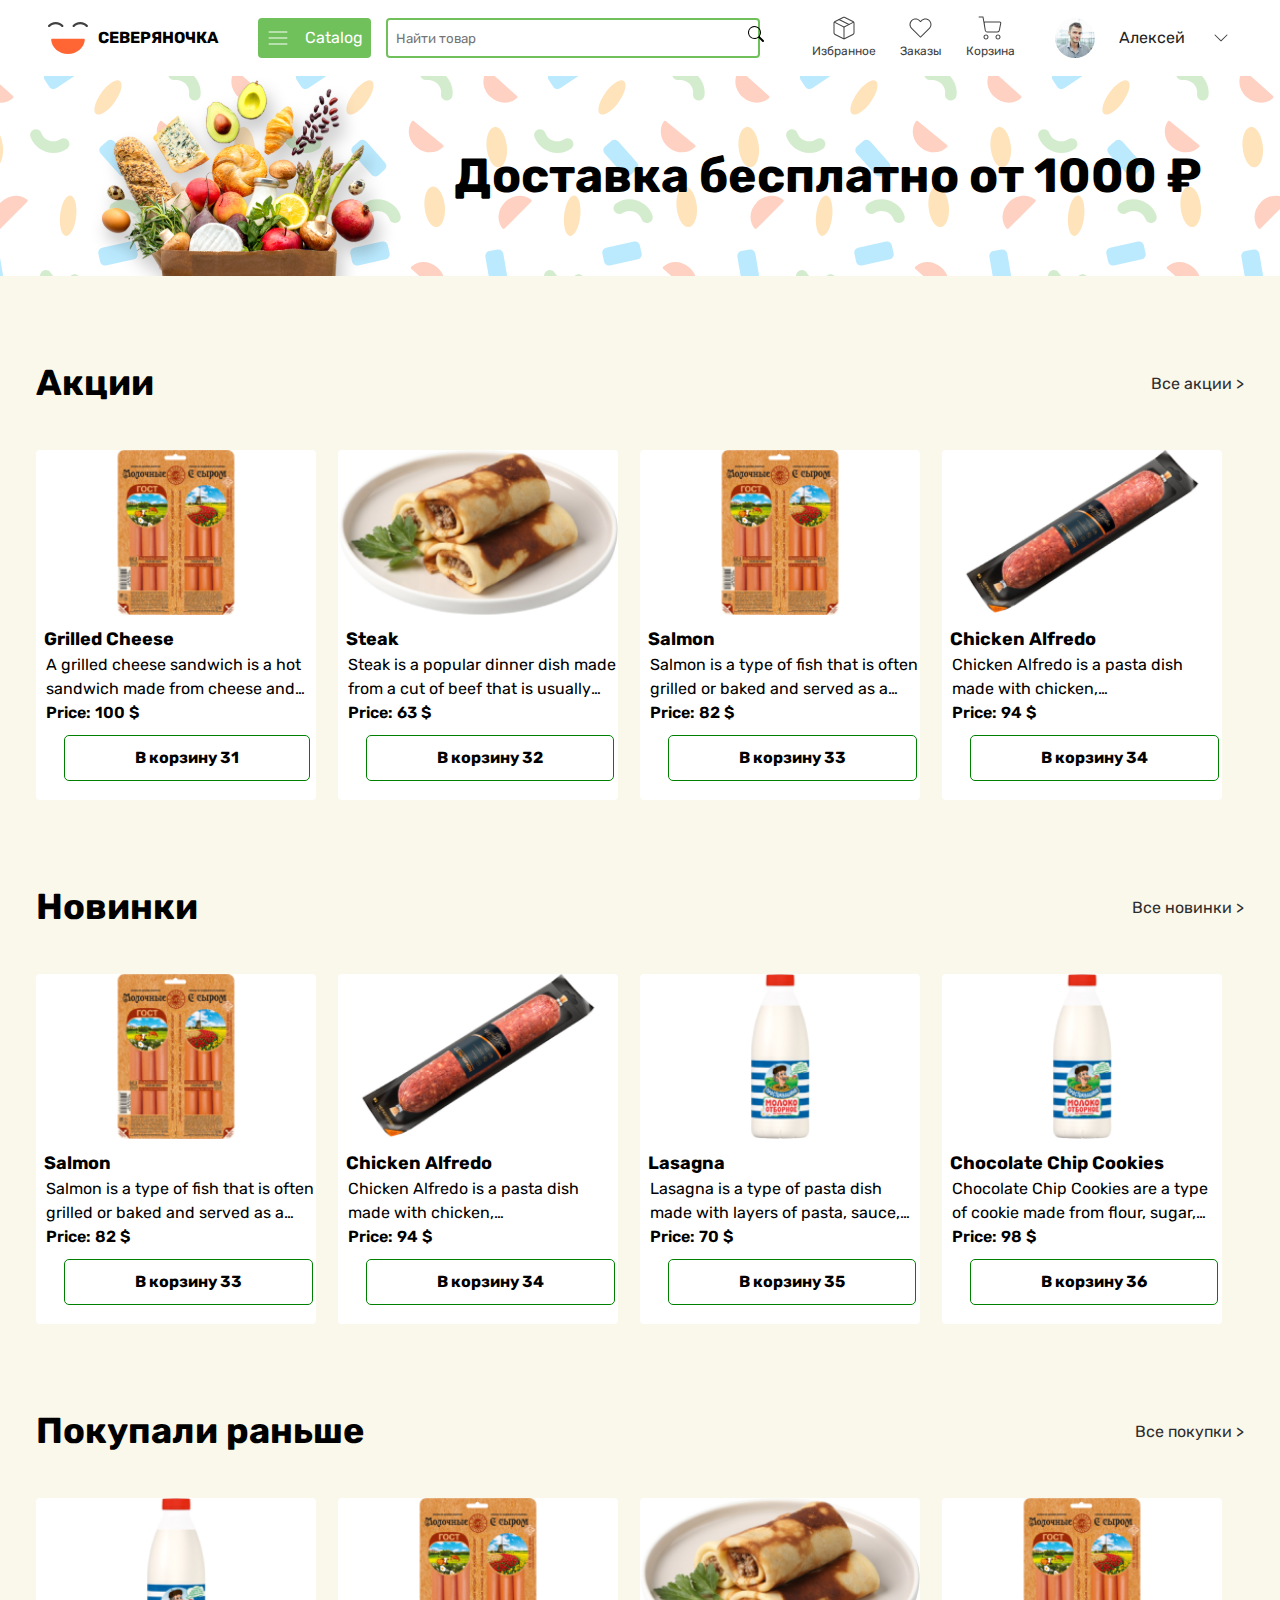
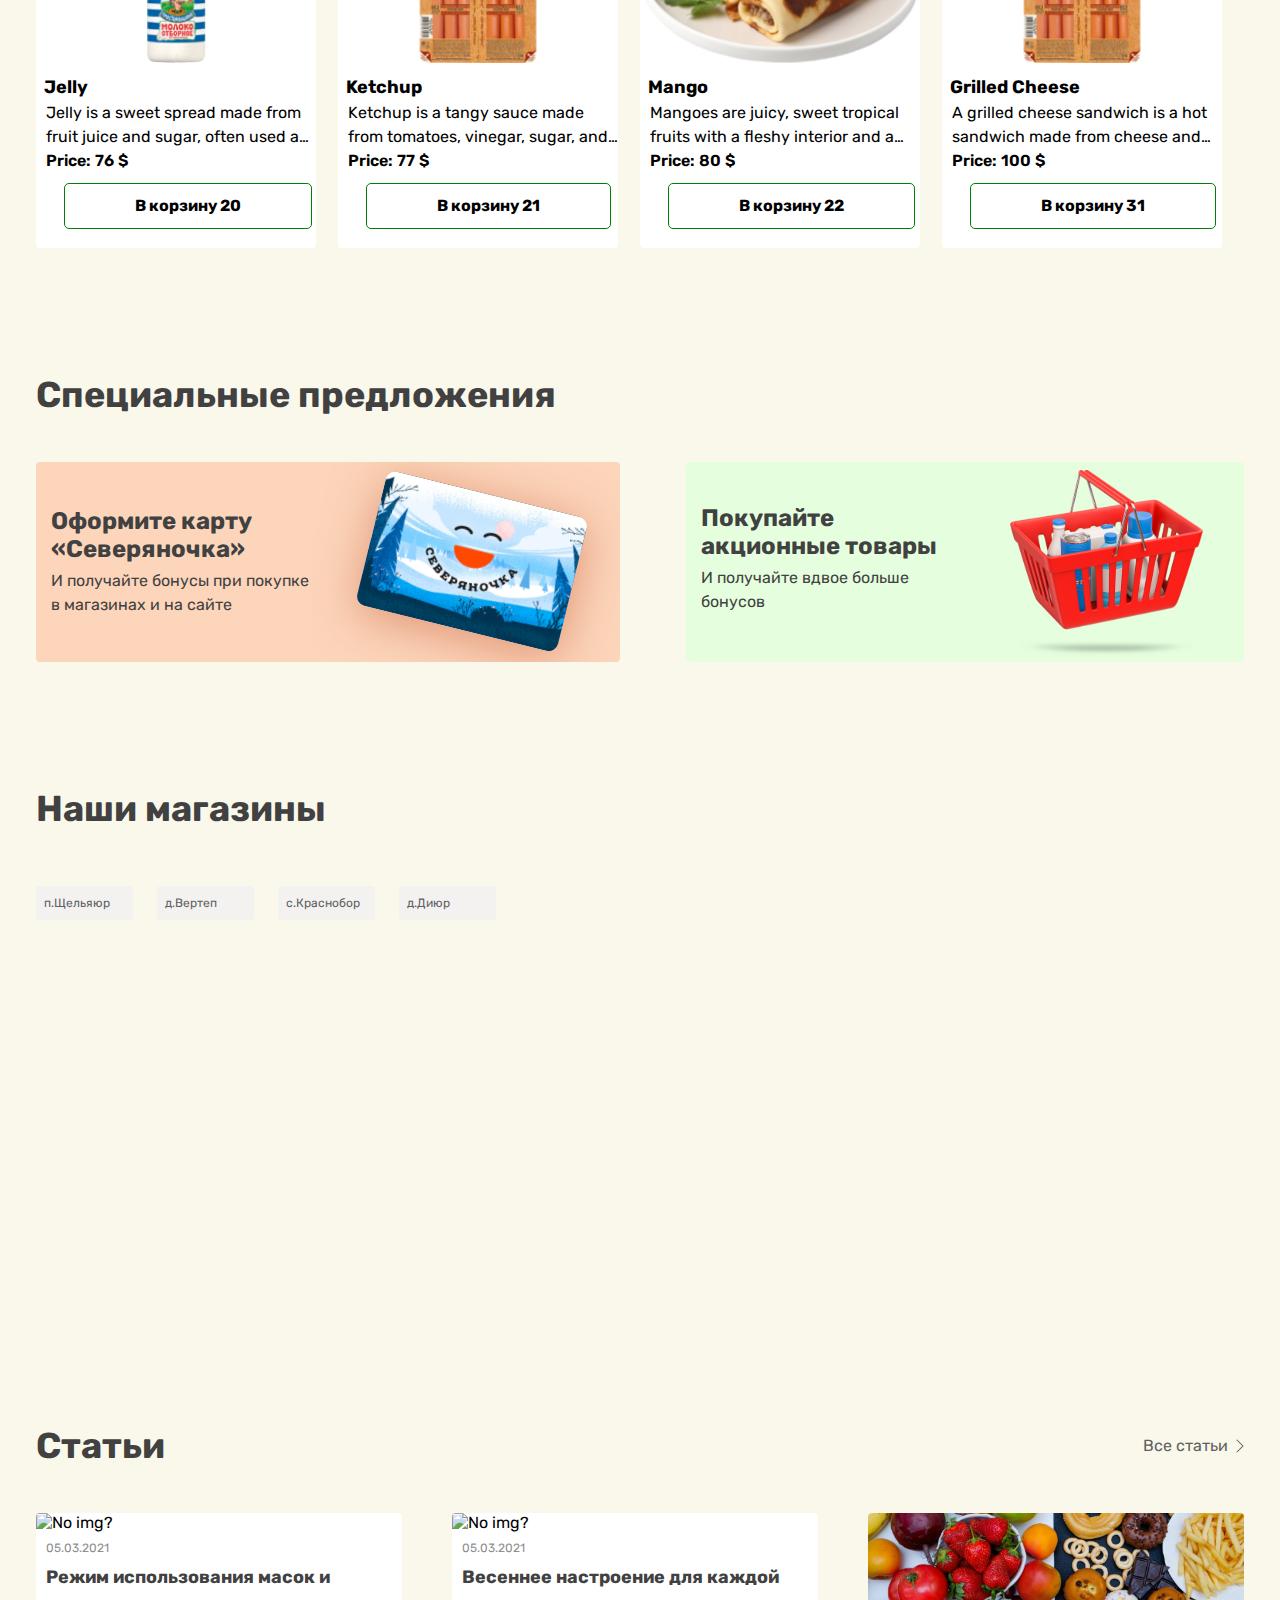
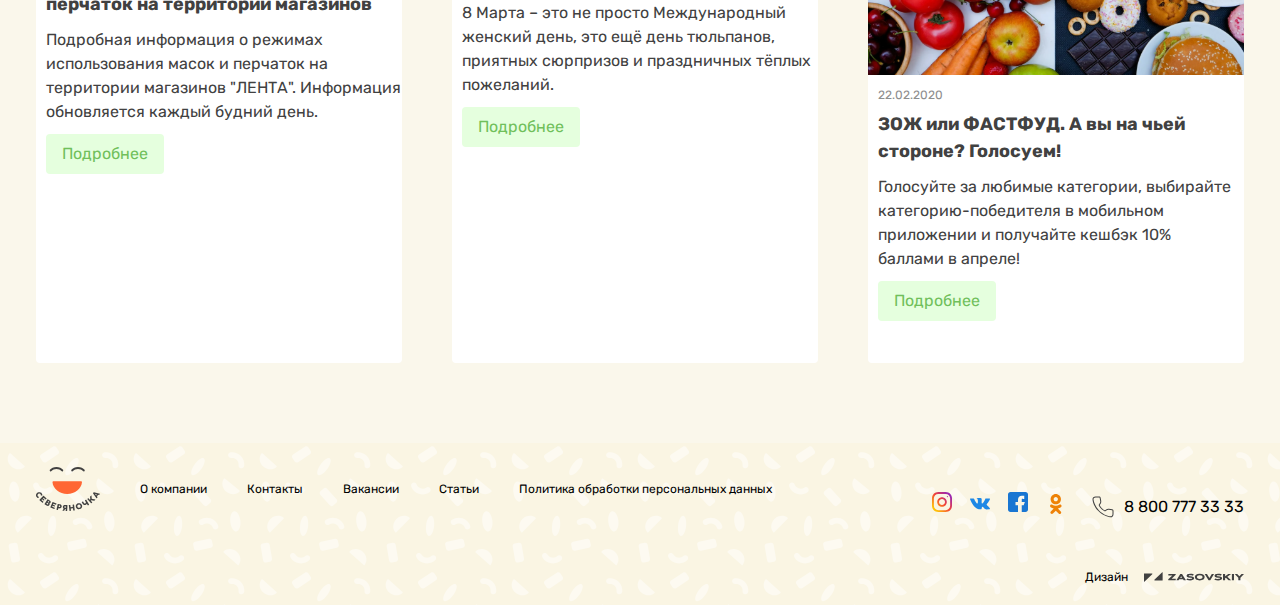
==== commit 5a4713f4: "index" ====
--- a/index.html
+++ b/index.html
@@ -38,13 +38,13 @@
             <div class="categoriy">
               <a href="./pages/categoriy.html">
                 <div class="img-act">
-                  <img src="./img/like.svg" alt="No img" />
+                  <img src="./img/rec.svg" alt="No img" />
                   <a href="#">Избранное</a>
                 </div>
               </a>
               <a href="./pages/tovar.html">
                 <div class="img-act">
-                  <img src="./img/rec.svg" alt="No img" />
+                  <img src="./img/like.svg" alt="No img" />
                   <a href="#">Заказы</a>
                 </div>
               </a>
@@ -511,12 +511,13 @@
         </div>
       </div>
     </footer>
-    <script src="./js/home.js"></script>
-    <script src="./js/category.js"></script>
+
+    <!-- <script src="./js/home.js"></script> -->
+    <!-- <script src="./js/category.js"></script> -->
     <script src="./js/products.js"></script>
     <script src="./js/section.js"></script>
     <script src="./js/togille.js"></script>
-    <script src="./js/loading.js"></script>
+    <!-- <script src="./js/loading.js"></script> -->
     <script src="./js/bactop.js"></script>
   </body>
 </html>
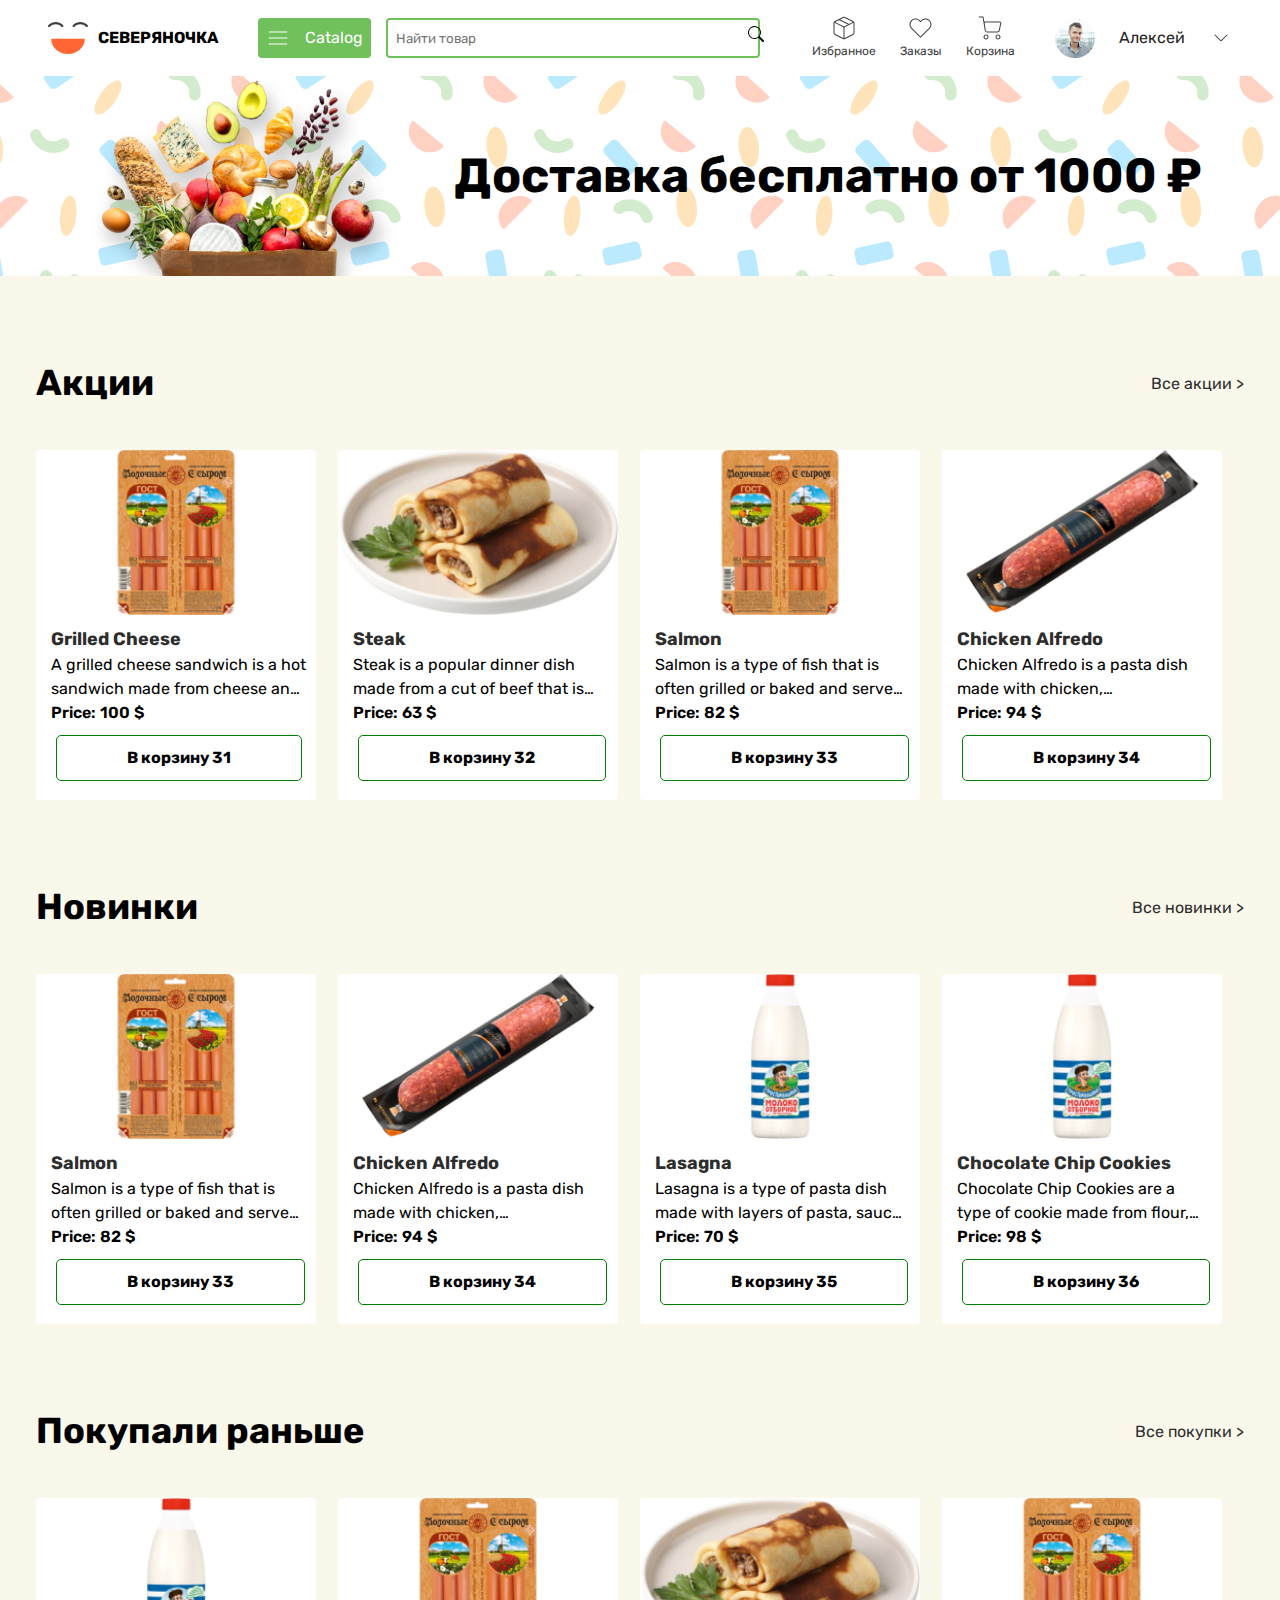
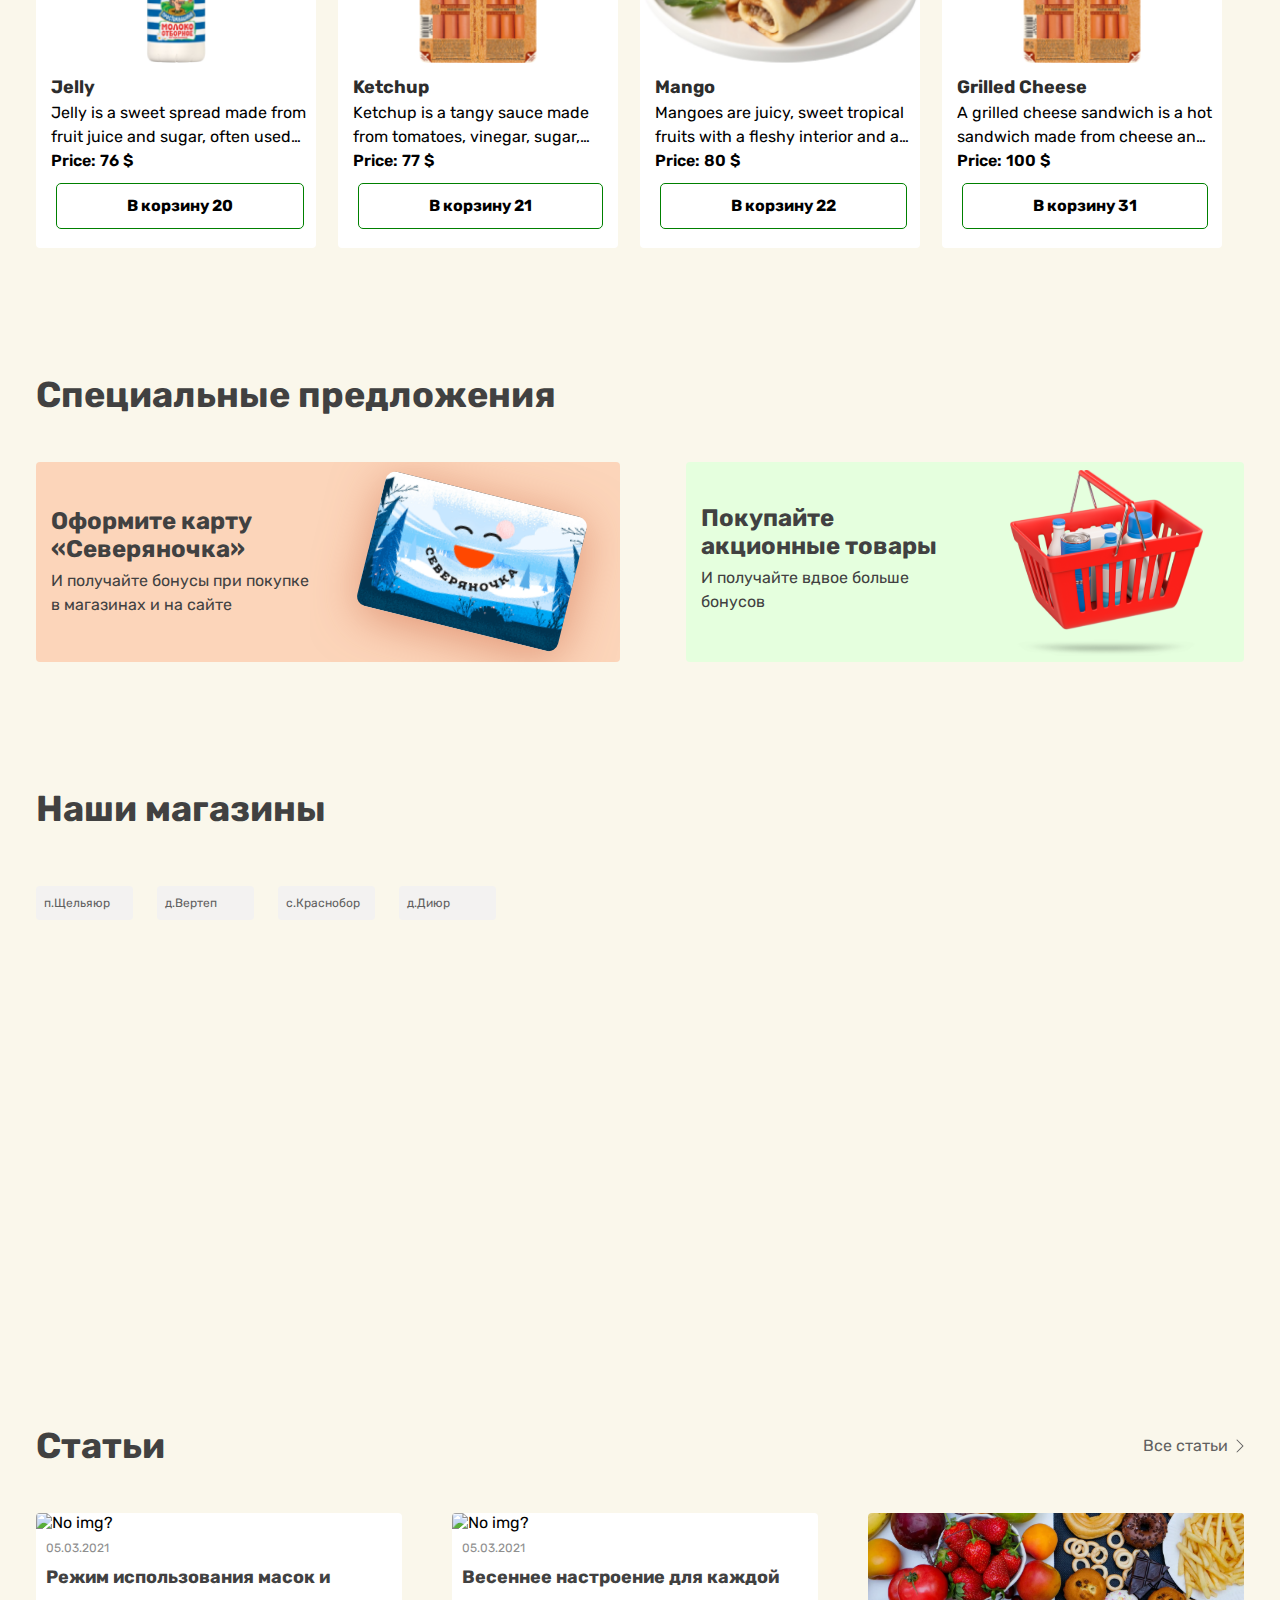
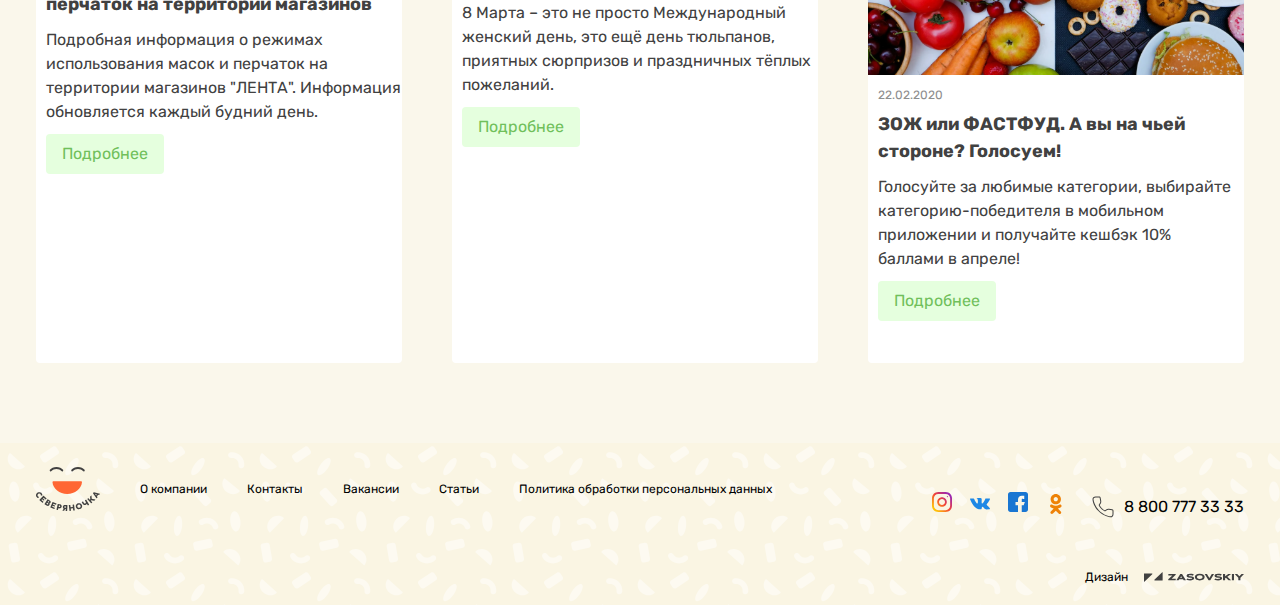
==== commit 21433810: "indexlar" ====
--- a/index.html
+++ b/index.html
@@ -21,7 +21,9 @@
             <div class="catalog-search">
               <div class="catalog" style="cursor: pointer">
                 <img class="catalog-humb" src="./img/menu.svg" alt="No img?" />
-                <h3 class="catalog-menu">Catalog</h3>
+                <a href=""
+                  ><h3 class="catalog-menu">Catalog</h3></a
+                >
               </div>
               <div class="search">
                 <input
--- a/css/home.min.css
+++ b/css/home.min.css
@@ -1 +1 @@
-header{position:sticky;top:0;background-color:#fff;z-index:1}.header-menu{width:100%;position:fixed}.product-card{background-color:#fff;width:280px;height:350px;border-radius:4px}@media(max-width: 1200px){.product-card{width:500px;height:500px}}@media(max-width: 1055px){.product-card{width:300px;height:360px}}@media(max-width: 650px){.product-card{width:100%;height:550px}}@media(max-width: 590px){.product-card{width:100%;height:520px}}@media(max-width: 550px){.product-card{width:100%;height:480px}}@media(max-width: 460px){.product-card{width:100%;height:430px}}@media(max-width: 410px){.product-card{width:100%;height:400px}}.product-card img{width:100%;border-radius:4px 4px 0 0}.product-card .product-card__footer h3{font-family:"Rubik";font-size:18px;font-weight:700;line-height:27px;color:#000;padding:7px 0 0 8px}.product-card .product-card__footer .text-product-name{font-family:"Rubik";font-size:16px;font-weight:400;line-height:24px;color:#000;padding:0 0 0 10px;display:-webkit-box;-webkit-box-orient:vertical;-webkit-line-clamp:2;overflow:hidden}.product-card .product-card__footer .price-product{font-family:"Rubik";font-size:16px;font-weight:600;line-height:24px;color:#000;padding:0 0 0 10px}.product-card .product-card__footer button{background-color:#fff;font-family:"Rubik";font-size:16px;font-weight:400;line-height:24px;color:#000;border:green 1px solid;padding:10px 70px;border-radius:5px;margin-left:28px;margin-top:10px;transition:1s;cursor:pointer}.product-card .product-card__footer button:hover{background:#f63;color:#fff}.card-producs{display:grid;grid-template-columns:repeat(4, 1fr)}@media(max-width: 1200px){.card-producs{grid-template-columns:repeat(2, 2fr);gap:20px}}@media(max-width: 650px){.card-producs{grid-template-columns:repeat(1, 4fr)}}.action-link{display:flex;justify-content:space-between;align-items:center;padding:80px 0 40px}.action-link h3{font-family:"Rubik";font-size:36px;font-weight:700;line-height:54px;color:#000}.header-bg{background-image:url("../../img/section-bg.svg");background-repeat:no-repeat;background-size:cover;width:100%}.header-bg .hed-img{display:flex;align-items:center;justify-content:center;gap:40px}@media(max-width: 800px){.header-bg .hed-img{display:block}.header-bg .hed-img img{display:flex;margin:0 auto}}.header-bg .hed-img h1{font-family:"Rubik";font-size:48px;font-weight:700;line-height:72px;color:#000}@media(max-width: 1180px){.header-bg .hed-img h1{font-size:30px;line-height:40px}}@media(max-width: 1180px)and (max-width: 900px){.header-bg .hed-img h1{font-size:20px;line-height:30px}}@media(max-width: 1180px)and (max-width: 900px)and (max-width: 800px){.header-bg .hed-img h1{text-align:center;padding:15px}}section{background-color:#faf7eb}section .discount-flex{display:flex;align-items:center;justify-content:space-between;gap:0;padding:80px 0 40px 0}section .discount-flex h2{font-family:"Rubik";font-size:36px;font-weight:700;line-height:35px;color:#414141}@media(max-width: 500px){section .discount-flex h2{font-size:28px}}section .discount-flex .disc-link{display:flex;align-items:center;justify-content:space-between;gap:8px}section .discount-flex .disc-link a{font-family:"Rubik";font-size:16px;font-weight:400;line-height:24px;color:#606060;text-decoration:none}section .box-grid{display:flex;justify-content:center;gap:40px}@media(max-width: 1240px){section .box-grid{display:ruby}}section .box-grid .box{width:272px;height:350px;background-color:#fff;border-radius:4px;position:relative;cursor:pointer;transition:1s}@media(max-width: 1240px){section .box-grid .box{margin:20px 0}}section .box-grid .box .like-hover{background-color:rgba(243,242,241,.5);display:flex;padding:2px;position:absolute;top:8px;right:8px;display:none;border-radius:2px}section .box-grid .box .percentage{font-family:"Rubik";font-size:16px;font-weight:400;line-height:24px;color:#fff;background-color:#f63;width:56px;height:32px;padding:4px 8px;border-radius:4px;position:absolute;top:118px;left:8px}section .box-grid .box .price-discount{display:flex;align-items:center;justify-content:center;gap:126px}section .box-grid .box .price-discount .price-left h3{font-family:"Rubik";font-size:18px;font-weight:700;line-height:27px;color:#414141}section .box-grid .box .price-discount .price-left p{font-family:"Rubik";font-size:12px;font-weight:400;line-height:18px;color:#bfbfbf;padding-left:8px}section .box-grid .box .price-discount .price-right h3{font-family:"Rubik";font-size:16px;font-weight:400;line-height:24px;color:#606060}section .box-grid .box .price-discount .price-right p{font-family:"Rubik";font-size:12px;font-weight:400;line-height:18px;color:#bfbfbf}section .box-grid .box h3{font-family:"Rubik";font-size:16px;font-weight:400;line-height:24px;color:#414141;padding-left:8px;padding-top:8px}section .box-grid .box .rating{display:flex;padding:8px 0 0 8px}section .box-grid .box .link-pric{display:flex;align-items:center;justify-content:center;gap:0;width:256px;height:40px;border:#70c05b solid 1px;margin-left:8px;margin-top:8px;border-radius:4px}section .box-grid .box .link-pric .perc-link{font-family:"Rubik";font-size:16px;font-weight:400;line-height:27px;color:#70c05b;text-decoration:none}section .box-grid .box .link-pric:hover{background-color:#f63;border:none;transition:1s}section .box-grid .box .link-pric:hover .perc-link{color:#fff}section .box-grid .box:hover .like-hover{display:block;transition:1s}section .box-grid .box:hover{transform:scale(1.05)}section .new-price{font-family:"Rubik";font-size:18px;font-weight:700;line-height:27px;color:#414141}aside{background-color:#faf7eb}aside h1{font-family:"Rubik";font-size:36px;font-weight:700;line-height:54px;color:#414141;padding:120px 0 40px 0}aside .aside-box-flex{display:flex;justify-content:space-between}@media(max-width: 1190px){aside .aside-box-flex{display:flex;flex-direction:column}}aside .aside-box-flex .box-one{max-width:584px;height:200px;background-color:#fcd5ba;border-radius:4px;transition:1s}@media(max-width: 540px){aside .aside-box-flex .box-one{height:320px}}aside .aside-box-flex .box-one .box-in-flex{display:flex;align-items:center;justify-content:center;gap:0}@media(max-width: 540px){aside .aside-box-flex .box-one .box-in-flex{display:block}}aside .aside-box-flex .box-one .box-in-flex .box-in-left{padding-left:15px}aside .aside-box-flex .box-one .box-in-flex .box-in-left h2{font-family:"Rubik";font-size:24px;font-weight:700;line-height:36 px;color:#414141}aside .aside-box-flex .box-one .box-in-flex .box-in-left p{font-family:"Rubik";font-size:16px;font-weight:400;line-height:24px;color:#414141;padding-top:6px}@media(max-width: 390px){aside .aside-box-flex .box-one .box-in-flex img{width:100%}}aside .aside-box-flex .box-one:hover{box-shadow:10px 25px 40px 1px rgba(202,147,96,.5);cursor:pointer;transition:1s}aside .aside-box-flex .box-two{max-width:584px;height:200px;background-color:#e5ffde;border-radius:4px;transition:1s}@media(max-width: 1190px){aside .aside-box-flex .box-two{margin-top:20px}}@media(max-width: 1190px)and (max-width: 540px){aside .aside-box-flex .box-two{height:320px}}aside .aside-box-flex .box-two .box-in-flex{display:flex;align-items:center;justify-content:center;gap:0}@media(max-width: 540px){aside .aside-box-flex .box-two .box-in-flex{display:block}}aside .aside-box-flex .box-two .box-in-flex .box-in-left{padding-left:15px}aside .aside-box-flex .box-two .box-in-flex .box-in-left h2{max-width:258px;font-family:"Rubik";font-size:24px;font-weight:700;line-height:36 px;color:#414141}@media(max-width: 540px){aside .aside-box-flex .box-two .box-in-flex .box-in-left h2{text-align:center}}aside .aside-box-flex .box-two .box-in-flex .box-in-left p{max-width:258px;font-family:"Rubik";font-size:16px;font-weight:400;line-height:24px;color:#414141;padding-top:6px}@media(max-width: 540px){aside .aside-box-flex .box-two .box-in-flex .box-in-left p{text-align:center}}aside .aside-box-flex .box-two .box-in-flex img{padding:8px 41px 0 51px}@media(max-width: 610px){aside .aside-box-flex .box-two .box-in-flex img img{width:100%}}aside .aside-box-flex .box-two:hover{box-shadow:10px 25px 40px 1px rgba(202,147,96,.5);cursor:pointer;transition:1s}aside .tabs{display:flex;gap:24px;padding-bottom:24px}@media(max-width: 400px){aside .tabs{gap:10px}}@media(max-width: 400px)and (max-width: 390px){aside .tabs{display:block}}aside .tabs a{text-decoration:none;font-family:"Rubik";font-size:12px;font-weight:400;line-height:18px;color:#606060;background-color:#f3f2f1;display:flex;padding:8px;border-radius:4px;width:97px;margin-top:10px}aside .tabs a:hover{background-color:#70c05b;color:#fff;transition:1s}aside .discount-flex{display:flex;align-items:center;justify-content:space-between;gap:0;padding:80px 0 40px 0}aside .discount-flex h2{font-family:"Rubik";font-size:36px;font-weight:700;line-height:35px;color:#414141}@media(max-width: 500px){aside .discount-flex h2{font-size:28px}}aside .discount-flex .disc-link{display:flex;align-items:center;justify-content:space-between;gap:8px}aside .discount-flex .disc-link a{font-family:"Rubik";font-size:16px;font-weight:400;line-height:24px;color:#606060;text-decoration:none}aside .nature-next-fruit{display:flex;align-items:center;justify-content:space-between;gap:0}@media(max-width: 1180px){aside .nature-next-fruit{display:ruby}}aside .nature-next-fruit .box-bg{background-color:#fff;max-width:376px;height:450px;border-radius:4px;transition:2s;margin:10px 0 80px 0}@media(max-width: 500px){aside .nature-next-fruit .box-bg{max-width:300px;height:430px}}aside .nature-next-fruit .box-bg img{border-radius:4px 4px 0 0;width:100%}aside .nature-next-fruit .box-bg p{font-family:"Rubik";font-size:12px;font-weight:400;line-height:12px;color:#8f8f8f;padding:10px 10px}aside .nature-next-fruit .box-bg h2{font-family:"Rubik";font-size:18px;font-weight:700;line-height:27px;color:#414141;max-width:356px;margin-left:10px}aside .nature-next-fruit .box-bg h3{font-family:"Rubik";font-size:16px;font-weight:400;line-height:24px;color:#414141;max-width:356px;margin-left:10px;padding:10px 0}@media(max-width: 500px){aside .nature-next-fruit .box-bg h3{font-size:14px}}aside .nature-next-fruit .box-bg button{font-family:"Rubik";font-size:16px;font-weight:400;line-height:24px;color:#70c05b;background-color:#e5ffde;border:none;display:flex;padding:8px 16px;margin-left:10px;border-radius:4px}aside .nature-next-fruit .box-bg button:hover{background-color:#70c05b;color:#fff;cursor:pointer;transition:1s}aside .nature-next-fruit .box-bg:hover{box-shadow:5px 15px 20px 2px #414141;transform:rotate(6deg);transition:2s;cursor:pointer}@media(max-width: 500px){aside .nature-next-fruit .box-bg:hover{transform:rotate(2deg)}}.action{display:flex;justify-content:space-between;align-items:center;padding:80px 0 40px 0}a{text-decoration:none;color:#2d2d2d}a:hover{color:#f63}.backtop{position:relative;position:fixed;left:1400px;top:600px;padding:20px 20px;background-color:green;border-radius:12px}.header-menu{display:none}.hidden{display:block}.header-menu{background:#fff}.header-menu .header-link-about{display:flex;justify-content:space-evenly}li{list-style:none}.head-link{display:flex;text-decoration:none;font-family:"Rubik";font-size:16px;font-weight:700;line-height:24px;color:#000;padding:12px 0}main .container .cards{display:grid;grid-template-columns:repeat(4, 9fr)}@media(max-width: 1240px){main .container .cards{grid-template-columns:repeat(3, 12fr)}}main .container .cards .card{width:279px;height:349px;background-color:#fff;border-radius:4px;margin-top:20px}main .container .cards .card img{width:100%;border-radius:4px 4px 0 0}main .container .cards .card .card--footer__btn{font-family:"Rubik";font-size:16px;font-weight:400;line-height:24px;color:#70c05b;background-color:#fff;border:1px solid #70c05b;width:256px;height:40px;border-radius:4px;display:flexma;transition:1s;margin:10px 0 0 10px}main .container .cards .card h2{display:-webkit-box;padding:2px 10px;-webkit-box-orient:vertical;-webkit-line-clamp:1;overflow:hidden}main .container .cards .card .card--footer__btn:hover{background:#f63;color:#fff;cursor:pointer}.card--footer__desc{display:-webkit-box;padding:0 10px;-webkit-box-orient:vertical;-webkit-line-clamp:2;overflow:hidden}.card--footer__price{padding:4px 10px;font-size:18px;font-weight:500}+header{position:sticky;top:0;background-color:#fff;z-index:1}.header-menu{width:100%;position:fixed}.product-card{background-color:#fff;width:280px;height:350px;border-radius:4px}@media(max-width: 1200px){.product-card{width:500px;height:500px}}@media(max-width: 1055px){.product-card{width:300px;height:360px}}@media(max-width: 650px){.product-card{width:100%;height:550px}}@media(max-width: 590px){.product-card{width:100%;height:520px}}@media(max-width: 550px){.product-card{width:100%;height:480px}}@media(max-width: 460px){.product-card{width:100%;height:430px}}@media(max-width: 410px){.product-card{width:100%;height:400px}}.product-card img{width:100%;border-radius:4px 4px 0 0}.product-card .product-card__footer h3{font-family:"Rubik";font-size:18px;font-weight:700;line-height:27px;color:#000;padding:7px 0 0 8px}.product-card .product-card__footer .text-name-pro{padding-left:15px}.product-card .product-card__footer .text-product-name{font-family:"Rubik";font-size:16px;font-weight:400;line-height:24px;color:#000;padding:0 10px 0 15px;display:-webkit-box;-webkit-box-orient:vertical;-webkit-line-clamp:2;overflow:hidden}.product-card .product-card__footer .price-product{font-family:"Rubik";font-size:16px;font-weight:600;line-height:24px;color:#000;padding:0 0 0 15px}.product-card .product-card__footer button{background-color:#fff;font-family:"Rubik";font-size:16px;font-weight:400;line-height:24px;color:#000;border:green 1px solid;padding:10px 70px;border-radius:5px;margin-left:20px;margin-top:10px;transition:1s;cursor:pointer}.product-card .product-card__footer button:hover{background:#f63;color:#fff}.card-producs{display:grid;grid-template-columns:repeat(4, 1fr)}@media(max-width: 1200px){.card-producs{grid-template-columns:repeat(2, 2fr);gap:20px}}@media(max-width: 650px){.card-producs{grid-template-columns:repeat(1, 4fr)}}.action-link{display:flex;justify-content:space-between;align-items:center;padding:80px 0 40px}.action-link h3{font-family:"Rubik";font-size:36px;font-weight:700;line-height:54px;color:#000}.header-bg{background-image:url("../../img/section-bg.svg");background-repeat:no-repeat;background-size:cover;width:100%}.header-bg .hed-img{display:flex;align-items:center;justify-content:center;gap:40px}@media(max-width: 800px){.header-bg .hed-img{display:block}.header-bg .hed-img img{display:flex;margin:0 auto}}.header-bg .hed-img h1{font-family:"Rubik";font-size:48px;font-weight:700;line-height:72px;color:#000}@media(max-width: 1180px){.header-bg .hed-img h1{font-size:30px;line-height:40px}}@media(max-width: 1180px)and (max-width: 900px){.header-bg .hed-img h1{font-size:20px;line-height:30px}}@media(max-width: 1180px)and (max-width: 900px)and (max-width: 800px){.header-bg .hed-img h1{text-align:center;padding:15px}}section{background-color:#faf7eb}section .discount-flex{display:flex;align-items:center;justify-content:space-between;gap:0;padding:80px 0 40px 0}section .discount-flex h2{font-family:"Rubik";font-size:36px;font-weight:700;line-height:35px;color:#414141}@media(max-width: 500px){section .discount-flex h2{font-size:28px}}section .discount-flex .disc-link{display:flex;align-items:center;justify-content:space-between;gap:8px}section .discount-flex .disc-link a{font-family:"Rubik";font-size:16px;font-weight:400;line-height:24px;color:#606060;text-decoration:none}section .box-grid{display:flex;justify-content:center;gap:40px}@media(max-width: 1240px){section .box-grid{display:ruby}}section .box-grid .box{width:272px;height:350px;background-color:#fff;border-radius:4px;position:relative;cursor:pointer;transition:1s}@media(max-width: 1240px){section .box-grid .box{margin:20px 0}}section .box-grid .box .like-hover{background-color:rgba(243,242,241,.5);display:flex;padding:2px;position:absolute;top:8px;right:8px;display:none;border-radius:2px}section .box-grid .box .percentage{font-family:"Rubik";font-size:16px;font-weight:400;line-height:24px;color:#fff;background-color:#f63;width:56px;height:32px;padding:4px 8px;border-radius:4px;position:absolute;top:118px;left:8px}section .box-grid .box .price-discount{display:flex;align-items:center;justify-content:center;gap:126px}section .box-grid .box .price-discount .price-left h3{font-family:"Rubik";font-size:18px;font-weight:700;line-height:27px;color:#414141}section .box-grid .box .price-discount .price-left p{font-family:"Rubik";font-size:12px;font-weight:400;line-height:18px;color:#bfbfbf;padding-left:8px}section .box-grid .box .price-discount .price-right h3{font-family:"Rubik";font-size:16px;font-weight:400;line-height:24px;color:#606060}section .box-grid .box .price-discount .price-right p{font-family:"Rubik";font-size:12px;font-weight:400;line-height:18px;color:#bfbfbf}section .box-grid .box h3{font-family:"Rubik";font-size:16px;font-weight:400;line-height:24px;color:#414141;padding-left:8px;padding-top:8px}section .box-grid .box .rating{display:flex;padding:8px 0 0 8px}section .box-grid .box .link-pric{display:flex;align-items:center;justify-content:center;gap:0;width:256px;height:40px;border:#70c05b solid 1px;margin-left:8px;margin-top:8px;border-radius:4px}section .box-grid .box .link-pric .perc-link{font-family:"Rubik";font-size:16px;font-weight:400;line-height:27px;color:#70c05b;text-decoration:none}section .box-grid .box .link-pric:hover{background-color:#f63;border:none;transition:1s}section .box-grid .box .link-pric:hover .perc-link{color:#fff}section .box-grid .box:hover .like-hover{display:block;transition:1s}section .box-grid .box:hover{transform:scale(1.05)}section .new-price{font-family:"Rubik";font-size:18px;font-weight:700;line-height:27px;color:#414141}aside{background-color:#faf7eb}aside h1{font-family:"Rubik";font-size:36px;font-weight:700;line-height:54px;color:#414141;padding:120px 0 40px 0}aside .aside-box-flex{display:flex;justify-content:space-between}@media(max-width: 1190px){aside .aside-box-flex{display:flex;flex-direction:column}}aside .aside-box-flex .box-one{max-width:584px;height:200px;background-color:#fcd5ba;border-radius:4px;transition:1s}@media(max-width: 540px){aside .aside-box-flex .box-one{height:320px}}aside .aside-box-flex .box-one .box-in-flex{display:flex;align-items:center;justify-content:center;gap:0}@media(max-width: 540px){aside .aside-box-flex .box-one .box-in-flex{display:block}}aside .aside-box-flex .box-one .box-in-flex .box-in-left{padding-left:15px}aside .aside-box-flex .box-one .box-in-flex .box-in-left h2{font-family:"Rubik";font-size:24px;font-weight:700;line-height:36 px;color:#414141}aside .aside-box-flex .box-one .box-in-flex .box-in-left p{font-family:"Rubik";font-size:16px;font-weight:400;line-height:24px;color:#414141;padding-top:6px}@media(max-width: 390px){aside .aside-box-flex .box-one .box-in-flex img{width:100%}}aside .aside-box-flex .box-one:hover{box-shadow:10px 25px 40px 1px rgba(202,147,96,.5);cursor:pointer;transition:1s}aside .aside-box-flex .box-two{max-width:584px;height:200px;background-color:#e5ffde;border-radius:4px;transition:1s}@media(max-width: 1190px){aside .aside-box-flex .box-two{margin-top:20px}}@media(max-width: 1190px)and (max-width: 540px){aside .aside-box-flex .box-two{height:320px}}aside .aside-box-flex .box-two .box-in-flex{display:flex;align-items:center;justify-content:center;gap:0}@media(max-width: 540px){aside .aside-box-flex .box-two .box-in-flex{display:block}}aside .aside-box-flex .box-two .box-in-flex .box-in-left{padding-left:15px}aside .aside-box-flex .box-two .box-in-flex .box-in-left h2{max-width:258px;font-family:"Rubik";font-size:24px;font-weight:700;line-height:36 px;color:#414141}@media(max-width: 540px){aside .aside-box-flex .box-two .box-in-flex .box-in-left h2{text-align:center}}aside .aside-box-flex .box-two .box-in-flex .box-in-left p{max-width:258px;font-family:"Rubik";font-size:16px;font-weight:400;line-height:24px;color:#414141;padding-top:6px}@media(max-width: 540px){aside .aside-box-flex .box-two .box-in-flex .box-in-left p{text-align:center}}aside .aside-box-flex .box-two .box-in-flex img{padding:8px 41px 0 51px}@media(max-width: 610px){aside .aside-box-flex .box-two .box-in-flex img img{width:100%}}aside .aside-box-flex .box-two:hover{box-shadow:10px 25px 40px 1px rgba(202,147,96,.5);cursor:pointer;transition:1s}aside .tabs{display:flex;gap:24px;padding-bottom:24px}@media(max-width: 400px){aside .tabs{gap:10px}}@media(max-width: 400px)and (max-width: 390px){aside .tabs{display:block}}aside .tabs a{text-decoration:none;font-family:"Rubik";font-size:12px;font-weight:400;line-height:18px;color:#606060;background-color:#f3f2f1;display:flex;padding:8px;border-radius:4px;width:97px;margin-top:10px}aside .tabs a:hover{background-color:#70c05b;color:#fff;transition:1s}aside .discount-flex{display:flex;align-items:center;justify-content:space-between;gap:0;padding:80px 0 40px 0}aside .discount-flex h2{font-family:"Rubik";font-size:36px;font-weight:700;line-height:35px;color:#414141}@media(max-width: 500px){aside .discount-flex h2{font-size:28px}}aside .discount-flex .disc-link{display:flex;align-items:center;justify-content:space-between;gap:8px}aside .discount-flex .disc-link a{font-family:"Rubik";font-size:16px;font-weight:400;line-height:24px;color:#606060;text-decoration:none}aside .nature-next-fruit{display:flex;align-items:center;justify-content:space-between;gap:0}@media(max-width: 1180px){aside .nature-next-fruit{display:ruby}}aside .nature-next-fruit .box-bg{background-color:#fff;max-width:376px;height:450px;border-radius:4px;transition:2s;margin:10px 0 80px 0}@media(max-width: 500px){aside .nature-next-fruit .box-bg{max-width:300px;height:430px}}aside .nature-next-fruit .box-bg img{border-radius:4px 4px 0 0;width:100%}aside .nature-next-fruit .box-bg p{font-family:"Rubik";font-size:12px;font-weight:400;line-height:12px;color:#8f8f8f;padding:10px 10px}aside .nature-next-fruit .box-bg h2{font-family:"Rubik";font-size:18px;font-weight:700;line-height:27px;color:#414141;max-width:356px;margin-left:10px}aside .nature-next-fruit .box-bg h3{font-family:"Rubik";font-size:16px;font-weight:400;line-height:24px;color:#414141;max-width:356px;margin-left:10px;padding:10px 0}@media(max-width: 500px){aside .nature-next-fruit .box-bg h3{font-size:14px}}aside .nature-next-fruit .box-bg button{font-family:"Rubik";font-size:16px;font-weight:400;line-height:24px;color:#70c05b;background-color:#e5ffde;border:none;display:flex;padding:8px 16px;margin-left:10px;border-radius:4px}aside .nature-next-fruit .box-bg button:hover{background-color:#70c05b;color:#fff;cursor:pointer;transition:1s}aside .nature-next-fruit .box-bg:hover{box-shadow:5px 15px 20px 2px #414141;transform:rotate(6deg);transition:2s;cursor:pointer}@media(max-width: 500px){aside .nature-next-fruit .box-bg:hover{transform:rotate(2deg)}}.action{display:flex;justify-content:space-between;align-items:center;padding:80px 0 40px 0}a{text-decoration:none;color:#2d2d2d}a:hover{color:#f63}.backtop{position:relative;position:fixed;left:1400px;top:600px;padding:20px 20px;background-color:green;border-radius:12px}.header-menu{display:none}.hidden{display:block}.header-menu{background:#fff}.header-menu .header-link-about{display:flex;justify-content:space-evenly}li{list-style:none}.head-link{display:flex;text-decoration:none;font-family:"Rubik";font-size:16px;font-weight:700;line-height:24px;color:#000;padding:12px 0}main .container .cards{display:grid;grid-template-columns:repeat(4, 9fr)}@media(max-width: 1240px){main .container .cards{grid-template-columns:repeat(3, 12fr)}}main .container .cards .card{width:279px;height:349px;background-color:#fff;border-radius:4px;margin-top:20px}main .container .cards .card img{width:100%;border-radius:4px 4px 0 0}main .container .cards .card .card--footer__btn{font-family:"Rubik";font-size:16px;font-weight:400;line-height:24px;color:#70c05b;background-color:#fff;border:1px solid #70c05b;width:256px;height:40px;border-radius:4px;display:flexma;transition:1s;margin:10px 0 0 10px}main .container .cards .card h2{display:-webkit-box;padding:2px 10px;-webkit-box-orient:vertical;-webkit-line-clamp:1;overflow:hidden}main .container .cards .card .card--footer__btn:hover{background:#f63;color:#fff;cursor:pointer}.card--footer__desc{display:-webkit-box;padding:0 10px;-webkit-box-orient:vertical;-webkit-line-clamp:2;overflow:hidden}.card--footer__price{padding:4px 10px;font-size:18px;font-weight:500}